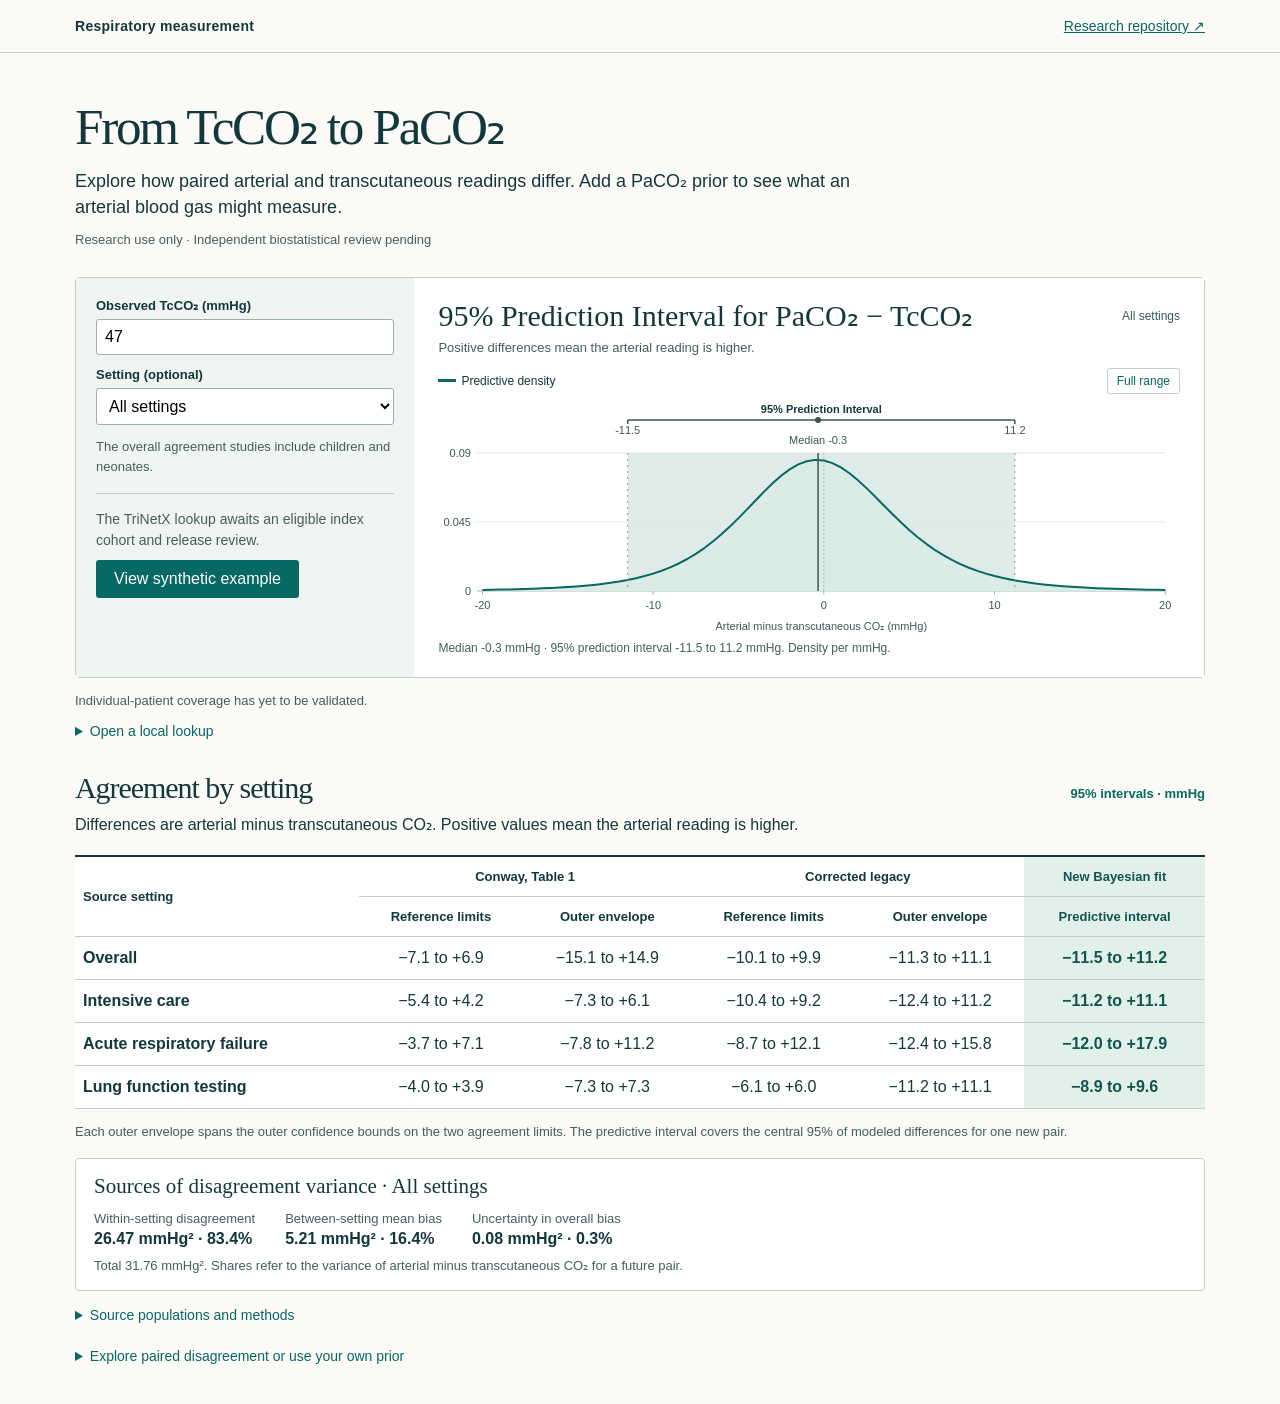
==== web/index.html @ effaf35d "Show conditional arterial predictions and threshold probabilities from the four agreement fits" ====
<!doctype html>
<html lang="en">
  <head>
    <meta charset="utf-8" />
    <meta name="viewport" content="width=device-width, initial-scale=1" />
    <title>CO₂ agreement and conditional inference</title>
    <meta
      name="description"
      content="Research-only browser app for estimating PaCO2 posterior distributions from TcCO2 values using the tcco2-accuracy Python model in Pyodide."
    />
    <link rel="canonical" href="https://reblocke.github.io/tcco2-accuracy/" />
    <meta property="og:title" content="CO₂ agreement and conditional inference" />
    <meta
      property="og:description"
      content="Client-side research software for TcCO2-to-PaCO2 inference. No backend, telemetry, persistence, or patient-value URLs."
    />
    <meta property="og:url" content="https://reblocke.github.io/tcco2-accuracy/" />
    <meta property="og:type" content="website" />
    <link rel="stylesheet" href="assets/css/styles.css" />

    <script type="application/json" id="fit-summary">{"main": {"quantiles": [-11.489834878919929, -0.33683380577692645, 11.192921298545459], "method": "future_setting_joint_v1", "run": "public-main-simon-2003", "status": "candidate", "kernel_sha256": "1b947b6c01f33a98c514f38cdfdc73b84637fc0a5fd915e00755ea09374b67e0", "posterior": "c63d40fb814d628d18ba6d6828ac53d4cd77a63cbc5cfc4370cdb7010dd7a80c", "variance": [26.474426255622518, 5.207566615271721, 0.08062256069838031], "curve": {"x": [-48.0, -47.5, -47.0, -46.5, -46.0, -45.5, -45.0, -44.5, -44.0, -43.5, -43.0, -42.5, -42.0, -41.5, -41.0, -40.5, -40.0, -39.5, -39.0, -38.5, -38.0, -37.5, -37.0, -36.5, -36.0, -35.5, -35.0, -34.5, -34.0, -33.5, -33.0, -32.5, -32.0, -31.5, -31.0, -30.5, -30.0, -29.5, -29.0, -28.5, -28.0, -27.5, -27.0, -26.5, -26.0, -25.5, -25.0, -24.5, -24.0, -23.5, -23.0, -22.5, -22.0, -21.5, -21.0, -20.5, -20.0, -19.5, -19.0, -18.5, -18.0, -17.5, -17.0, -16.5, -16.0, -15.5, -15.0, -14.5, -14.0, -13.5, -13.0, -12.5, -12.0, -11.5, -11.0, -10.5, -10.0, -9.5, -9.0, -8.5, -8.0, -7.5, -7.0, -6.5, -6.0, -5.5, -5.0, -4.5, -4.0, -3.5, -3.0, -2.5, -2.0, -1.5, -1.0, -0.5, 0.0, 0.5, 1.0, 1.5, 2.0, 2.5, 3.0, 3.5, 4.0, 4.5, 5.0, 5.5, 6.0, 6.5, 7.0, 7.5, 8.0, 8.5, 9.0, 9.5, 10.0, 10.5, 11.0, 11.5, 12.0, 12.5, 13.0, 13.5, 14.0, 14.5, 15.0, 15.5, 16.0, 16.5, 17.0, 17.5, 18.0, 18.5, 19.0, 19.5, 20.0, 20.5, 21.0, 21.5, 22.0, 22.5, 23.0, 23.5, 24.0, 24.5, 25.0, 25.5, 26.0, 26.5, 27.0, 27.5, 28.0, 28.5, 29.0, 29.5, 30.0, 30.5, 31.0, 31.5, 32.0, 32.5, 33.0, 33.5, 34.0, 34.5, 35.0, 35.5, 36.0, 36.5, 37.0, 37.5, 38.0, 38.5, 39.0, 39.5, 40.0, 40.5, 41.0, 41.5, 42.0, 42.5, 43.0, 43.5, 44.0, 44.5, 45.0, 45.5, 46.0, 46.5, 47.0, 47.5, 48.0], "density": [2.5068521072119582e-06, 2.710709709651112e-06, 2.9327805340098883e-06, 3.1748403300633153e-06, 3.4388526942852586e-06, 3.726990521898974e-06, 4.041660091919038e-06, 4.385528131140248e-06, 4.761552251515108e-06, 5.173015211071567e-06, 5.623563512597485e-06, 6.117250928088595e-06, 6.658587621977013e-06, 7.2525956442454605e-06, 7.904871677816095e-06, 8.62165805557699e-06, 9.409923213998965e-06, 1.0277452925940422e-05, 1.123295385897835e-05, 1.2286171242203135e-05, 1.3448022699482296e-05, 1.4730750627357435e-05, 1.6148095868815797e-05, 1.771549586942787e-05, 1.9450311010731717e-05, 2.1372083410272156e-05, 2.3502833173804718e-05, 2.5867397901195765e-05, 2.8493822205326162e-05, 3.14138051288476e-05, 3.4663214667985146e-05, 3.8282680172786106e-05, 4.2318275233603375e-05, 4.682230583722091e-05, 5.185422114645124e-05, 5.7481667300534315e-05, 6.378170824181313e-05, 7.084224185705569e-05, 7.87636448118463e-05, 8.766068551314711e-05, 9.766475185052745e-05, 0.00010892644897227164, 0.00012161863262790942, 0.00013593995589060675, 0.00015211902176778653, 0.00017041925180650953, 0.00019114460189238887, 0.000214646281738434, 0.00024133066491822873, 0.00027166861274149126, 0.00030620647902465626, 0.00034557911533264273, 0.0003905252592843397, 0.00044190576404504027, 0.0005007252175166585, 0.0005681576076514022, 0.0006455768187276014, 0.0007345928955228137, 0.0008370951913097892, 0.0009553037243630629, 0.001091830308107978, 0.0012497512920350195, 0.0014326940500860347, 0.0016449396697631633, 0.0018915446068977493, 0.002178484337874891, 0.002512822194504839, 0.0029029064939540107, 0.0033585985986522115, 0.0038915333853613487, 0.004515411364041825, 0.00524631779101295, 0.006103057790707036, 0.007107486756038935, 0.008284801021879881, 0.009663733938613316, 0.011276576406146162, 0.0131589091868248, 0.015348899545549053, 0.017885982965105036, 0.02080873237239852, 0.02415172803458161, 0.027941300552967646, 0.03219014696675525, 0.03689102883946039, 0.04201004741456441, 0.04748032286766957, 0.0531972160477866, 0.05901642392504409, 0.06475624297660962, 0.07020493792728602, 0.0751334514437517, 0.0793127199974259, 0.08253380987311487, 0.084628221543059, 0.0854853007914187, 0.08506392082525141, 0.08339647246401488, 0.0805845383703066, 0.07678710589146044, 0.0722034234905937, 0.06705333773567528, 0.06155803584168869, 0.05592362442450037, 0.05032910320186211, 0.044919306304198485, 0.03980251869139113, 0.03505187931198876, 0.030709401134549334, 0.026791431453907152, 0.023294556830949963, 0.0202012286751389, 0.01748466750748095, 0.015112844663827958, 0.013051516459476383, 0.01126639599785596, 0.009724602741853057, 0.0083955452887584, 0.007251383662657349, 0.0062671959667577005, 0.005420948766897748, 0.004693346084201699, 0.004067610810825471, 0.003529235526914857, 0.0030657269488995513, 0.002666358998316263, 0.0023219430325719477, 0.0020246194420951665, 0.0017676720134660612, 0.0015453647287723275, 0.0013527996747893856, 0.001185794223547628, 0.0010407754440977673, 0.0009146896943459674, 0.0008049254417114033, 0.0007092475197619414, 0.000625741211631962, 0.0005527647394664086, 0.0004889089204032944, 0.00043296291725181227, 0.00038388516309132, 0.0003407786727076177, 0.00030287007056546147, 0.000269491766055012, 0.00024006679354264822, 0.00021409590891005456, 0.00019114659736201966, 0.00017084370080689846, 0.00015286141841283185, 0.00013691647221741356, 0.00012276226197000138, 0.00011018386062534443, 9.89937248677105e-05, 8.902801439490016e-05, 8.014342999974803e-05, 7.2214494234196e-05, 6.513121003412743e-05, 5.879704246433283e-05, 5.312717700036112e-05, 4.8047014739751346e-05, 4.34908708326367e-05, 3.9400847411704334e-05, 3.572585652730567e-05, 3.2420772175436864e-05, 2.944569354533337e-05, 2.6765304194353892e-05, 2.4348314051909205e-05, 2.2166973021305307e-05, 2.019664653888036e-05, 1.841544480611279e-05, 1.680389856816189e-05, 1.5344675301672797e-05, 1.4022330521019188e-05, 1.2823089636917867e-05, 1.1734656422644168e-05, 1.0746044676243472e-05, 9.847430125149938e-06, 9.030020013497209e-06, 8.285938151471211e-06, 7.6081234982441974e-06, 6.990240602080765e-06, 6.426600438858677e-06, 5.912090378385474e-06, 5.442112170681525e-06, 5.012526985399118e-06, 4.619606659791421e-06, 4.259990416734617e-06, 3.9306464064645934e-06, 3.6288375058233625e-06, 3.3520908785541063e-06, 3.0981708609429632e-06, 2.8650547900857363e-06, 2.6509114382985894e-06]}}, "icu": {"quantiles": [-11.165289582890397, -0.44814973623193743, 11.127392393162001], "method": "future_setting_joint_v1", "run": "public-adjudicated-v2", "status": "candidate", "kernel_sha256": "4846f23d7ff08c511ebd051c58c9b4ab7261792e136b4586e29fa60559d7e9f7", "posterior": "67a3859dc661f8b1b8fde96f920dd229326c42e5f3244756760f8843a165ac13", "variance": [25.47815507241596, 5.325119117221126, 0.3845313706193374], "curve": {"x": [-48.0, -47.5, -47.0, -46.5, -46.0, -45.5, -45.0, -44.5, -44.0, -43.5, -43.0, -42.5, -42.0, -41.5, -41.0, -40.5, -40.0, -39.5, -39.0, -38.5, -38.0, -37.5, -37.0, -36.5, -36.0, -35.5, -35.0, -34.5, -34.0, -33.5, -33.0, -32.5, -32.0, -31.5, -31.0, -30.5, -30.0, -29.5, -29.0, -28.5, -28.0, -27.5, -27.0, -26.5, -26.0, -25.5, -25.0, -24.5, -24.0, -23.5, -23.0, -22.5, -22.0, -21.5, -21.0, -20.5, -20.0, -19.5, -19.0, -18.5, -18.0, -17.5, -17.0, -16.5, -16.0, -15.5, -15.0, -14.5, -14.0, -13.5, -13.0, -12.5, -12.0, -11.5, -11.0, -10.5, -10.0, -9.5, -9.0, -8.5, -8.0, -7.5, -7.0, -6.5, -6.0, -5.5, -5.0, -4.5, -4.0, -3.5, -3.0, -2.5, -2.0, -1.5, -1.0, -0.5, 0.0, 0.5, 1.0, 1.5, 2.0, 2.5, 3.0, 3.5, 4.0, 4.5, 5.0, 5.5, 6.0, 6.5, 7.0, 7.5, 8.0, 8.5, 9.0, 9.5, 10.0, 10.5, 11.0, 11.5, 12.0, 12.5, 13.0, 13.5, 14.0, 14.5, 15.0, 15.5, 16.0, 16.5, 17.0, 17.5, 18.0, 18.5, 19.0, 19.5, 20.0, 20.5, 21.0, 21.5, 22.0, 22.5, 23.0, 23.5, 24.0, 24.5, 25.0, 25.5, 26.0, 26.5, 27.0, 27.5, 28.0, 28.5, 29.0, 29.5, 30.0, 30.5, 31.0, 31.5, 32.0, 32.5, 33.0, 33.5, 34.0, 34.5, 35.0, 35.5, 36.0, 36.5, 37.0, 37.5, 38.0, 38.5, 39.0, 39.5, 40.0, 40.5, 41.0, 41.5, 42.0, 42.5, 43.0, 43.5, 44.0, 44.5, 45.0, 45.5, 46.0, 46.5, 47.0, 47.5, 48.0], "density": [9.364477522326826e-07, 1.0105183785888495e-06, 1.0913553281485492e-06, 1.17965841427205e-06, 1.2762081769815847e-06, 1.3818761473146112e-06, 1.497636536418018e-06, 1.6245795635122177e-06, 1.7639266714508477e-06, 1.917047919169335e-06, 2.085481887948142e-06, 2.270958494420078e-06, 2.4754251691866003e-06, 2.701076937643741e-06, 2.950391031392266e-06, 3.2261667671053603e-06, 3.5315715581772854e-06, 3.8701940767604085e-06, 4.246105764592391e-06, 4.663932105960362e-06, 5.128935332055015e-06, 5.647110531070673e-06, 6.225297502673776e-06, 6.871311130971982e-06, 7.594093571522507e-06, 8.403892173015498e-06, 9.312467804688771e-06, 1.0333339162589302e-05, 1.1482069713541446e-05, 1.2776605244161278e-05, 1.4237671561082986e-05, 1.5889243795828716e-05, 1.775910107434929e-05, 1.9879483103740033e-05, 2.228786861265993e-05, 2.5027899686544848e-05, 2.8150481021228833e-05, 3.1715089171064444e-05, 3.579133422400731e-05, 4.046082528110059e-05, 4.5819401997198173e-05, 5.1979807672749995e-05, 5.907489547950923e-05, 6.726147896573642e-05, 7.672496174908566e-05, 8.768491013706784e-05, 0.00010040176734219426, 0.00011518495018125188, 0.0001324026200490116, 0.00015249348110298546, 0.00017598103171946426, 0.00020349078222988193, 0.00023577105458851523, 0.00027371809967854504, 0.0003184064067353293, 0.0003711252373123046, 0.0004334225923150316, 0.0005071580114471278, 0.0005945658027647775, 0.000698330493131729, 0.0008216764572732818, 0.0009684737914361871, 0.001143362499224716, 0.0013518968829251497, 0.0016007115875882262, 0.0018977098982238278, 0.0022522734749301004, 0.002675490517142222, 0.003180396127403135, 0.003782214120340918, 0.004498583416959847, 0.005349744252267837, 0.006358649615418845, 0.007550955805606047, 0.008954833321736643, 0.010600526742339508, 0.012519581887797605, 0.014743653542988422, 0.017302811652437234, 0.02022328345851709, 0.02352460920567458, 0.02721625468770871, 0.03129381741645239, 0.03573508193094073, 0.04049631349232319, 0.045509307960637714, 0.050679808437539144, 0.05588791816827405, 0.06099104628110266, 0.06582969285095953, 0.07023601412546034, 0.07404464729870823, 0.07710479749580423, 0.0792922086652756, 0.08051946971933689, 0.08074322645524709, 0.07996728517745748, 0.07824122754175482, 0.0756548647773241, 0.07232947741435959, 0.0684071772187108, 0.06403982677508653, 0.059378782231729765, 0.05456637509862826, 0.04972963142296166, 0.04497633769068874, 0.040393263766917605, 0.036046166985191794, 0.031981120935177965, 0.028226713633363244, 0.024796713673053146, 0.021692883316149467, 0.018907704339225184, 0.016426862962581175, 0.014231407632011351, 0.012299545416834264, 0.010608079753496084, 0.009133516168030428, 0.007852876064130312, 0.006744264335778787, 0.00578723685166194, 0.004963010739814312, 0.004254555396815257, 0.0036465963537548516, 0.003125558288074031, 0.0026794680283029207, 0.002297833598576753, 0.001971511285840773, 0.0016925693844082354, 0.0014541546239843304, 0.0012503652344813287, 0.00107613305042769, 0.0009271159177542072, 0.0007996008524967389, 0.0006904178417338674, 0.0005968638109014653, 0.0005166360588357461, 0.0004477743430207212, 0.0003886107518540326, 0.00033772650489635405, 0.00029391485855141756, 0.00025614935064367106, 0.0002235566837703468, 0.000195393617736468, 0.00017102731155131792, 0.00014991862262400218, 0.00013160793330292572, 0.00011570313190118764, 0.0001018694265175924, 8.9820715339578e-05, 7.931227696493108e-05, 7.013457900154712e-05, 6.210803326398362e-05, 5.507855177035496e-05, 4.8913779935160175e-05, 4.3499902310494386e-05, 3.8738932372544745e-05, 3.4546411565267155e-05, 3.084945444041767e-05, 2.7585086574007326e-05, 2.4698830257067954e-05, 2.214349998165033e-05, 1.9878175667993547e-05, 1.7867326574514468e-05, 1.60800630427434e-05, 1.4489496777173134e-05, 1.3072193349230562e-05, 1.180770313329241e-05, 1.0678159005266356e-05, 9.667930923521194e-06, 8.763329020770643e-06, 7.952348108413324e-06, 7.22444756925254e-06, 6.570361521941088e-06, 5.981934907365703e-06, 5.4519817957246305e-06, 4.974162761923952e-06, 4.5428786418032e-06, 4.153178375772865e-06, 3.8006789807750613e-06, 3.4814959753711575e-06, 3.1921828240428608e-06, 2.9296781720509813e-06, 2.6912598169733182e-06, 2.474504512008095e-06, 2.2772528232189697e-06, 2.0975783714308145e-06, 1.9337608822639577e-06, 1.7842625471855474e-06, 1.6477072664600672e-06, 1.5228624031899026e-06, 1.4086227276840072e-06, 1.3039962743928718e-06]}}, "arf": {"quantiles": [-11.98787545802796, 1.483178083788318, 17.87434551447304], "method": "future_setting_joint_v1", "run": "public-adjudicated-v2", "status": "candidate", "kernel_sha256": "7c663594bf13140f8b5870ac4fa7280a5b0cabcdf9bb029035d39f07b4cf981d", "posterior": "ef363a22cbb3477418cf182d6827aa9acace05bdc46e024d7a7d930e2a228e59", "variance": [49.11666356602886, 7.8222877588680575, 0.6122932769764348], "curve": {"x": [-48.0, -47.5, -47.0, -46.5, -46.0, -45.5, -45.0, -44.5, -44.0, -43.5, -43.0, -42.5, -42.0, -41.5, -41.0, -40.5, -40.0, -39.5, -39.0, -38.5, -38.0, -37.5, -37.0, -36.5, -36.0, -35.5, -35.0, -34.5, -34.0, -33.5, -33.0, -32.5, -32.0, -31.5, -31.0, -30.5, -30.0, -29.5, -29.0, -28.5, -28.0, -27.5, -27.0, -26.5, -26.0, -25.5, -25.0, -24.5, -24.0, -23.5, -23.0, -22.5, -22.0, -21.5, -21.0, -20.5, -20.0, -19.5, -19.0, -18.5, -18.0, -17.5, -17.0, -16.5, -16.0, -15.5, -15.0, -14.5, -14.0, -13.5, -13.0, -12.5, -12.0, -11.5, -11.0, -10.5, -10.0, -9.5, -9.0, -8.5, -8.0, -7.5, -7.0, -6.5, -6.0, -5.5, -5.0, -4.5, -4.0, -3.5, -3.0, -2.5, -2.0, -1.5, -1.0, -0.5, 0.0, 0.5, 1.0, 1.5, 2.0, 2.5, 3.0, 3.5, 4.0, 4.5, 5.0, 5.5, 6.0, 6.5, 7.0, 7.5, 8.0, 8.5, 9.0, 9.5, 10.0, 10.5, 11.0, 11.5, 12.0, 12.5, 13.0, 13.5, 14.0, 14.5, 15.0, 15.5, 16.0, 16.5, 17.0, 17.5, 18.0, 18.5, 19.0, 19.5, 20.0, 20.5, 21.0, 21.5, 22.0, 22.5, 23.0, 23.5, 24.0, 24.5, 25.0, 25.5, 26.0, 26.5, 27.0, 27.5, 28.0, 28.5, 29.0, 29.5, 30.0, 30.5, 31.0, 31.5, 32.0, 32.5, 33.0, 33.5, 34.0, 34.5, 35.0, 35.5, 36.0, 36.5, 37.0, 37.5, 38.0, 38.5, 39.0, 39.5, 40.0, 40.5, 41.0, 41.5, 42.0, 42.5, 43.0, 43.5, 44.0, 44.5, 45.0, 45.5, 46.0, 46.5, 47.0, 47.5, 48.0], "density": [2.5871304985213374e-05, 2.71374687338544e-05, 2.8477130051722465e-05, 2.989523408281189e-05, 3.1397105100698026e-05, 3.2988479195973466e-05, 3.4675540100085914e-05, 3.646495847769327e-05, 3.836393505819835e-05, 4.038024802054929e-05, 4.2522305094358405e-05, 4.479920089567403e-05, 4.722078007822059e-05, 4.9797706951614075e-05, 5.254154229814367e-05, 5.546482821053454e-05, 5.8581181876237934e-05, 6.190539935104949e-05, 6.545357049833283e-05, 6.924320642226627e-05, 7.329338089717947e-05, 7.762488749350569e-05, 8.226041432801305e-05, 8.722473862630495e-05, 9.254494358438034e-05, 9.825066035952348e-05, 0.00010437433841623949, 0.00011095154790893815, 0.0001180213183097343, 0.00012562651809903104, 0.00013381428104267533, 0.00014263648539923805, 0.0001521502933544042, 0.00016241875909043347, 0.00017351151519567535, 0.00018550554863637386, 0.00019848607929147865, 0.00021254755614023228, 0.0002277947886514803, 0.0002443442338249183, 0.0002623254627651263, 0.0002818828347352879, 0.00030317741146811594, 0.0003263891502644552, 0.00035171942127836263, 0.0003793939026079318, 0.00040966591667485086, 0.0004428202832409981, 0.00047917777871937155, 0.0005191003087350516, 0.0005629969218541568, 0.0006113308178580785, 0.0006646275349255068, 0.000723484537863475, 0.0007885824756575663, 0.0008606984329919569, 0.0009407215693259636, 0.0010296716233640603, 0.001128720863568296, 0.0012392201904611595, 0.0013627302479627696, 0.001501058583144467, 0.0016563041104387104, 0.001830910390101459, 0.0020277295212588944, 0.0022500987713366923, 0.002501932400514204, 0.0027878314604055316, 0.0031132145931580054, 0.003484472934029806, 0.003909151972736449, 0.0043961624196351265, 0.00495602040403361, 0.005601114214099029, 0.006345989618155213, 0.007207637773099999, 0.008205757914927286, 0.009362950588706592, 0.010704775647517827, 0.012259583106845743, 0.014057996410353995, 0.016131901746501184, 0.018512782522613257, 0.021229247952002914, 0.024303655305837515, 0.027747833339620113, 0.031558090485927864, 0.03570993147172825, 0.04015318072391931, 0.0448084585222076, 0.049566085226107275, 0.05428839982062173, 0.05881610070944585, 0.06297855398244626, 0.0666071790542841, 0.06955022417359581, 0.07168673600131033, 0.07293750475284555, 0.07327127875938709, 0.07270545709765953, 0.07130152121471921, 0.0691563656959617, 0.06639122433844151, 0.06313999003538112, 0.05953846102779056, 0.05571556028070362, 0.0517870327857797, 0.04785165467260355, 0.043989656497299585, 0.040262884269882275, 0.03671617210222201, 0.033379439969458614, 0.03027011853917579, 0.027395607931899265, 0.024755577094028536, 0.02234399370304384, 0.020150837255928762, 0.01816349103584006, 0.016367835220758888, 0.014749077459484599, 0.013292362569388554, 0.011983202745335524, 0.010807766190579635, 0.009753057061458762, 0.008807014150027617, 0.007958550465431629, 0.007197551160546132, 0.0065148432271177345, 0.005902147068371531, 0.005352017402080673, 0.00485777886635335, 0.00441346010186245, 0.004013728877791048, 0.003653829933599295, 0.0033295265559260957, 0.0030370464427549007, 0.0027730320798301667, 0.002534495631369994, 0.0023187782006549194, 0.002123513224933239, 0.0019465937173349628, 0.001786143044259456, 0.0016404889212530828, 0.0015081403173534964, 0.00138776697266535, 0.0012781812532973373, 0.0011783220894652662, 0.0010872407650017988, 0.0010040883486829248, 0.0009281045790298293, 0.0008586080341819866, 0.0007949874368566547, 0.0007366939612304637, 0.0006832344238033623, 0.0006341652539903161, 0.0005890871524207612, 0.0005476403558168787, 0.0005095004369836527, 0.00047437457699203326, 0.0004419982541834924, 0.0004121323012758832, 0.00038456028770547494, 0.0003590861894886264, 0.000335532313410705, 0.00031373744632337374, 0.00029355520382007386, 0.0002748525556222055, 0.0002575085076970427, 0.00024141292348878442, 0.0002264654687167916, 0.00021257466601556587, 0.00019965704729062533, 0.0001876363930705172, 0.00017644304937174376, 0.00016601331368141554, 0.000156288882620283, 0.0001472163546925561, 0.0001387467822726296, 0.00013083526763476677, 0.00012344059841069981, 0.00011652491837138046, 0.00011005342988096366, 0.0001039941247707185, 9.831754073424128e-05, 9.299654065857711e-05, 8.800611258348859e-05, 8.332318822735861e-05, 7.892647823679e-05, 7.479632251112248e-05, 7.091455412568324e-05, 6.726437553112406e-05, 6.383024584289418e-05, 6.059777815667176e-05]}}, "lft": {"quantiles": [-8.874205039853743, -0.1332041981801339, 9.603518787906419], "method": "future_setting_joint_v1", "run": "public-adjudicated-v2", "status": "candidate", "kernel_sha256": "4285cfa358a4b41cb9a30ca812aba569c6da4f2389be66a8857b733c0ef7199b", "posterior": "f3e98da54c71d69cbc2e77febbece2859a46a214c98320a5441b43f64e8cf0de", "variance": [16.90949280609475, 4.347462834769058, 0.9853243819610795], "curve": {"x": [-48.0, -47.5, -47.0, -46.5, -46.0, -45.5, -45.0, -44.5, -44.0, -43.5, -43.0, -42.5, -42.0, -41.5, -41.0, -40.5, -40.0, -39.5, -39.0, -38.5, -38.0, -37.5, -37.0, -36.5, -36.0, -35.5, -35.0, -34.5, -34.0, -33.5, -33.0, -32.5, -32.0, -31.5, -31.0, -30.5, -30.0, -29.5, -29.0, -28.5, -28.0, -27.5, -27.0, -26.5, -26.0, -25.5, -25.0, -24.5, -24.0, -23.5, -23.0, -22.5, -22.0, -21.5, -21.0, -20.5, -20.0, -19.5, -19.0, -18.5, -18.0, -17.5, -17.0, -16.5, -16.0, -15.5, -15.0, -14.5, -14.0, -13.5, -13.0, -12.5, -12.0, -11.5, -11.0, -10.5, -10.0, -9.5, -9.0, -8.5, -8.0, -7.5, -7.0, -6.5, -6.0, -5.5, -5.0, -4.5, -4.0, -3.5, -3.0, -2.5, -2.0, -1.5, -1.0, -0.5, 0.0, 0.5, 1.0, 1.5, 2.0, 2.5, 3.0, 3.5, 4.0, 4.5, 5.0, 5.5, 6.0, 6.5, 7.0, 7.5, 8.0, 8.5, 9.0, 9.5, 10.0, 10.5, 11.0, 11.5, 12.0, 12.5, 13.0, 13.5, 14.0, 14.5, 15.0, 15.5, 16.0, 16.5, 17.0, 17.5, 18.0, 18.5, 19.0, 19.5, 20.0, 20.5, 21.0, 21.5, 22.0, 22.5, 23.0, 23.5, 24.0, 24.5, 25.0, 25.5, 26.0, 26.5, 27.0, 27.5, 28.0, 28.5, 29.0, 29.5, 30.0, 30.5, 31.0, 31.5, 32.0, 32.5, 33.0, 33.5, 34.0, 34.5, 35.0, 35.5, 36.0, 36.5, 37.0, 37.5, 38.0, 38.5, 39.0, 39.5, 40.0, 40.5, 41.0, 41.5, 42.0, 42.5, 43.0, 43.5, 44.0, 44.5, 45.0, 45.5, 46.0, 46.5, 47.0, 47.5, 48.0], "density": [5.307101859320896e-06, 5.564919920517295e-06, 5.8382458798663296e-06, 6.128198097146383e-06, 6.435989398058929e-06, 6.762936253459051e-06, 7.110468969939483e-06, 7.480143016582876e-06, 7.873651629750109e-06, 8.292839857373115e-06, 8.739720226779057e-06, 9.21649024607028e-06, 9.72555197908648e-06, 1.0269533968644885e-05, 1.085131582287293e-05, 1.147405582593632e-05, 1.2141221988409076e-05, 1.285662701521599e-05, 1.3624467742022068e-05, 1.4449369675949046e-05, 1.533643737571047e-05, 1.6291311522218835e-05, 1.732023366647522e-05, 1.843011980073188e-05, 1.9628644085876473e-05, 2.0924334287941913e-05, 2.232668073588531e-05, 2.384626091887916e-05, 2.549488220348615e-05, 2.7285745580343423e-05, 2.923363385986475e-05, 3.1355128343400354e-05, 3.3668858720336446e-05, 3.6195791807297045e-05, 3.89595657830039e-05, 4.1986877818397663e-05, 4.5307934501788735e-05, 4.8956976269145715e-05, 5.2972889239396894e-05, 5.739992050949368e-05, 6.228851619021097e-05, 6.769630539316242e-05, 7.368925817646335e-05, 8.034305132561281e-05, 8.774468304323737e-05, 9.599438646673817e-05, 0.0001052079028287584, 0.00011551918852798621, 0.00012708364702586746, 0.0001400819971367516, 0.00015472491496116593, 0.00017125861873073245, 0.00018997160585595927, 0.0002112028016303147, 0.00023535144208938817, 0.0002628890929820571, 0.00029437430723001316, 0.00033047055051374264, 0.00037196818633238195, 0.0004198115178653688, 0.0004751321468885834, 0.0005392902462041698, 0.0006139257725860615, 0.0007010221988538253, 0.0008029860502296266, 0.000922746434441004, 0.0010638799087680766, 0.0012307674938955976, 0.0014287924969179297, 0.0016645901200122153, 0.001946362691745556, 0.002284277812177592, 0.002690970757858983, 0.003182177048164751, 0.0037775257517806997, 0.004501528144143669, 0.005384798135237258, 0.006465537234334959, 0.007791302158904459, 0.009421037606306294, 0.011427282557973806, 0.013898319924645202, 0.016939793691054097, 0.02067491244694266, 0.025241742195605852, 0.030785245495328652, 0.03744076668290576, 0.04530501260923951, 0.05439124845947347, 0.06456925772449952, 0.07549971572731984, 0.0865870131712481, 0.09698775641623637, 0.10570945116847376, 0.111801796537036, 0.11458798330369775, 0.11384035558193391, 0.10981742569410895, 0.10315343296469345, 0.09466835550964774, 0.08518551956800131, 0.07540973664459505, 0.06587374579214947, 0.056935060433774165, 0.04880060343619431, 0.041561629841496306, 0.035228314942709525, 0.029758939855538014, 0.02508218580417527, 0.021112936318446896, 0.017762751324490796, 0.014946320439876138, 0.01258506239846242, 0.010608803339877534, 0.008956229742186156, 0.007574608894958242, 0.006419110968072666, 0.005451949546322838, 0.004641474855554427, 0.003961297788353213, 0.003389486055992417, 0.0029078505671762504, 0.0025013261108994844, 0.0021574424644235034, 0.001865877969741449, 0.0016180859375580765, 0.0014069839649775578, 0.001226696760321798, 0.0010723439612212106, 0.0009398654718915973, 0.0008258778944836757, 0.0007275566131383433, 0.0006425389725322855, 0.0005688447631934969, 0.0005048108849067258, 0.0004490376152983603, 0.000400344374521231, 0.00035773326107911373, 0.0003203589501041197, 0.0002875038046936494, 0.0002585572628235702, 0.00023299873515239907, 0.00021038338972524084, 0.00019033031403841203, 0.00017251263799426236, 0.00015664927695775976, 0.0001424980156928784, 0.00012984970407350056, 0.00011852337629635733, 0.00010836213862864095, 9.922969792212153e-05, 9.10074253689352e-05, 8.359186819170186e-05, 7.689263690423096e-05, 7.083060805709132e-05, 6.533639248709777e-05, 6.034902742015923e-05, 5.581485765637856e-05, 5.168657675738636e-05, 4.792240387212229e-05, 4.4485375752445474e-05, 4.1342736765766524e-05, 3.846541242407755e-05, 3.582755421196416e-05, 3.3406145387961834e-05, 3.118065901761053e-05, 2.9132760825072402e-05, 2.7246050566278235e-05, 2.5505836565773313e-05, 2.389893885108142e-05, 2.241351698676708e-05, 2.1038919275564166e-05, 1.976555047264356e-05, 1.8584755565193592e-05, 1.748871751453274e-05, 1.647036715160203e-05, 1.552330366693938e-05, 1.464172434985012e-05, 1.382036241409882e-05, 1.3054431903784315e-05, 1.2339578807105331e-05, 1.1671837620820358e-05, 1.1047592707174855e-05, 1.0463543870294849e-05, 9.916675652538837e-06, 9.404229914765988e-06, 8.923681319360752e-06, 8.472715382381864e-06, 8.049208802414409e-06, 7.651211809491264e-06, 7.276932308564917e-06, 6.924721619101972e-06, 6.5930616359905604e-06]}}}</script>
    <script type="application/json" id="lookup-hashes">{"synthetic-lookup.json": "90ab00b7f1338b593a0aaa6571358d3370d13b1738cffea5f15fc8e55262e7b3"}</script>
    <script type="module" src="assets/js/lookup.js"></script>
    <script type="application/ld+json">
      {
        "@context": "https://schema.org",
        "@type": "SoftwareApplication",
        "name": "CO₂ agreement and conditional inference",
        "applicationCategory": "ResearchApplication",
        "operatingSystem": "Web browser",
        "url": "https://reblocke.github.io/tcco2-accuracy/",
        "codeRepository": "https://github.com/reblocke/tcco2-accuracy",
        "license": "https://github.com/reblocke/tcco2-accuracy/blob/main/LICENSE",
        "isAccessibleForFree": true,
        "description": "Research-only static browser app for estimating PaCO2 posterior distributions from observed TcCO2 values using a Python model in Pyodide.",
        "citation": [
          "https://doi.org/10.1016/j.chest.2025.07.3877",
          "https://doi.org/10.1164/ajrccm.2025.211.Abstracts.A2683",
          "https://doi.org/10.1136/thoraxjnl-2017-211466"
        ],
        "author": {
          "@type": "Person",
          "name": "Brian W. Locke",
          "identifier": "https://orcid.org/0000-0002-3588-5238"
        }
      }
    </script>
    <script type="module" src="assets/js/app.js"></script>
  </head>
<body>
<header><div class="wrap mast"><strong>Respiratory measurement</strong><a href="https://github.com/reblocke/tcco2-accuracy">Research repository ↗</a></div></header>
<main class="wrap">
<section class="intro"><h1 id="prediction">From TcCO₂ to PaCO₂</h1>
<p>Explore how paired arterial and transcutaneous readings differ. Add a PaCO₂ prior to see what an arterial blood gas might measure.</p>
<small>Research use only · Independent biostatistical review pending</small></section>
<section aria-labelledby="prediction" class="predict">
  <div class="workspace">
    <div class="lookup-controls">
      <label for="lookup-tc">Observed TcCO₂ (mmHg)</label>
      <input type="number" id="lookup-tc" inputmode="decimal" min="20" max="100" step="any" value="47">
      <label for="lookup-setting">Setting (optional)</label>
      <select id="lookup-setting"><option value="all">All settings</option><option value="icu">Intensive care</option><option value="ed_inp">ED / inpatient</option><option value="pft">Ambulatory / PFT</option></select>
      <small id="lookup-population"></small>
      <div class="source-tools">
        <p id="lookup-status" role="status">The TriNetX lookup awaits an eligible index cohort and release review.</p>
        <button id="lookup-released" type="button" hidden>Use TriNetX lookup</button>
        <button id="lookup-demo" type="button" hidden>View synthetic example</button>
        <button id="lookup-reset" class="text-button" type="button" hidden>Close example</button>
      </div>
    </div>
    <div class="panel primary-results">
      <div id="lookup-values" aria-live="polite" hidden>
        <small>95% Prediction Interval for PaCO₂</small>
        <strong id="lookup-bounds"></strong>
        <p id="lookup-estimates"></p>
      </div>
      <p id="lookup-held" hidden></p>
      <div id="lookup-chart"></div>
      <p id="prior-comparison" class="note" hidden></p>
      <div id="lookup-interpretation" class="prediction-interpretation" hidden></div>
    </div>
  </div>
  <noscript><p>Enable JavaScript to look up a reading. The agreement table below is available here.</p></noscript>
  <p class="note">Individual-patient coverage has yet to be validated.</p>
  <div id="conditional-budget" hidden></div>
  <details><summary>Open a local lookup</summary><label for="lookup-file">Offline lookup file (JSON)</label><input id="lookup-file" type="file" accept=".json,application/json"><small>Only this browser reads the file. A lookup contains precomputed results for integer readings from 20 to 100 mmHg.</small></details>
</section>
<section aria-labelledby="comparison"><div class="section-title"><h2 id="comparison">Agreement by setting</h2><span>95% intervals · mmHg</span></div>
<p>Differences are arterial minus transcutaneous CO₂. Positive values mean the arterial reading is higher.</p>
<table><caption class="sr">Agreement intervals by source setting, in mmHg</caption>
<thead><tr><th rowspan="2" scope="col">Source setting</th><th colspan="2" scope="colgroup">Conway, Table 1</th><th colspan="2" scope="colgroup">Corrected legacy</th><th scope="col">New Bayesian fit</th></tr>
<tr><th>Reference limits</th><th>Outer envelope</th><th>Reference limits</th><th>Outer envelope</th><th>Predictive interval</th></tr></thead><tbody>
<tr><th scope="row">Overall</th><td data-label="Conway limits">−7.1 to +6.9</td><td data-label="Conway envelope">−15.1 to +14.9</td><td data-label="Corrected limits">−10.1 to +9.9</td><td data-label="Corrected envelope">−11.3 to +11.1</td><td data-label="Predictive interval">−11.5 to +11.2</td></tr>
<tr><th scope="row">Intensive care</th><td data-label="Conway limits">−5.4 to +4.2</td><td data-label="Conway envelope">−7.3 to +6.1</td><td data-label="Corrected limits">−10.4 to +9.2</td><td data-label="Corrected envelope">−12.4 to +11.2</td><td data-label="Predictive interval">−11.2 to +11.1</td></tr>
<tr><th scope="row">Acute respiratory failure</th><td data-label="Conway limits">−3.7 to +7.1</td><td data-label="Conway envelope">−7.8 to +11.2</td><td data-label="Corrected limits">−8.7 to +12.1</td><td data-label="Corrected envelope">−12.4 to +15.8</td><td data-label="Predictive interval">−12.0 to +17.9</td></tr>
<tr><th scope="row">Lung function testing</th><td data-label="Conway limits">−4.0 to +3.9</td><td data-label="Conway envelope">−7.3 to +7.3</td><td data-label="Corrected limits">−6.1 to +6.0</td><td data-label="Corrected envelope">−11.2 to +11.1</td><td data-label="Predictive interval">−8.9 to +9.6</td></tr>
</tbody></table>
<p class="note">Each outer envelope spans the outer confidence bounds on the two agreement limits. The predictive interval covers the central 95% of modeled differences for one new pair.</p>
<div id="forward-budget"></div>
<details><summary>Source populations and methods</summary><p>Conway reported 73 studies overall. The corrected legacy calculation uses 76 rows, including the ICU-only Bolliger cohort. The new overall fit uses 75 adjudicated units from 73 publications and incorporates the Simon steady-state correction. Each stratum was fitted separately with future_setting_joint_v1. Subgroup memberships overlap. <a href="https://doi.org/10.1136/thoraxjnl-2017-211466">Conway et al., Thorax 2019</a></p><p>The example uses an illustrative PaCO₂ distribution on a 0.25 mmHg grid. Its curves display density per mmHg. The interval and threshold probabilities use the full grid.</p></details></section>
<details id="advanced"><summary>Explore paired disagreement or use your own prior</summary><section class="calc" aria-labelledby="calculator"><div class="section-title"><h2 id="calculator">Explore a setting</h2></div>
<div class="workspace"><form id="controls"><label for="subgroup">Measurement setting</label><select id="subgroup"><option value="all">All settings</option><option value="icu">ICU</option><option value="ed_inp">ED / inpatient</option><option value="pft">Ambulatory / PFT</option></select>
<fieldset><legend>Calculation</legend><label><input type="radio" name="mode" checked id="agreement"> Paired disagreement</label><label><input type="radio" name="mode" id="inverse"> PaCO₂ given TcCO₂</label></fieldset>
<div id="inputs" hidden><label for="tcco2">Observed TcCO₂ (mmHg)</label><input id="tcco2" type="number" step="any" value="50" required>
<label for="threshold">PaCO₂ threshold (mmHg)</label><input id="threshold" type="number" step="any" value="45" required>
<label for="prior-file">Fixed PaCO₂ prior (CSV or XLSX)</label><input id="prior-file" type="file" accept=".csv,.xlsx">
<small>Use group, paco2_bin and weight for all, icu, ed_inp and pft. Uploads stay in this browser.</small>
<button id="calculate">Calculate</button></div></form>
<div class="panel"><p id="source"></p><p id="status" role="status"></p><p id="error" role="alert"></p><details id="offline-help" hidden><summary>Run with the full posterior offline</summary><p>From the repository, use the accepted run directory for the selected stratum and the path to your local prior.</p><code id="offline-command"></code></details>
<div id="results" hidden><h3 id="result-title"></h3><div class="metrics"><div><small>Median</small><strong id="estimate"></strong></div><div><small id="interval-title"></small><strong id="bounds"></strong></div><div id="prob-card" hidden><small id="prob-label"></small><strong id="probability"></strong></div></div><div id="plot"></div><div id="upload-interpretation" class="prediction-interpretation" hidden></div></div></div></div>
<p class="note">The calculation treats the uploaded PaCO₂ distribution as fixed.</p>
</section></details></main></body></html>
---- web/assets/css/styles.css ----
:root {
  --ink: #13383b;
  --accent: #086863;
  --line: #bfcfc9;
  --muted: #455e5e;
  font-family: "Helvetica Neue", Arial, sans-serif;
  color: var(--ink);
  background: #fbfaf6;
}
* {
  box-sizing: border-box;
}
body {
  margin: 0;
}
.wrap {
  width: min(1130px, 92%);
  margin: auto;
}
header {
  border-bottom: 1px solid var(--line);
}
.mast,
.section-title {
  display: flex;
  align-items: baseline;
  justify-content: space-between;
  gap: 12px;
}
.mast {
  padding: 18px 0;
  font-size: 14px;
}
.mast strong {
  letter-spacing: 0.02em;
}
a,
summary {
  color: var(--accent);
}
.intro {
  padding: 38px 0 28px;
  max-width: 820px;
}
.overline,
legend,
label[for],
.section-title span {
  font-size: 13px;
  font-weight: 650;
}
.overline {
  color: var(--accent);
  margin: 0;
}
.intro h1,
h2,
h3 {
  font-family: Georgia, serif;
  font-weight: normal;
}
h1 {
  font-size: clamp(34px, 4vw, 54px);
  line-height: 1.05;
  letter-spacing: -0.045em;
  margin: 9px 0 14px;
}
.intro p:not(.overline) {
  font-size: 18px;
  line-height: 1.45;
  margin: 0 0 10px;
}
small,
.note,
#source {
  font-size: 13px;
  color: var(--muted);
  line-height: 1.5;
}
h2 {
  font-size: 30px;
  letter-spacing: -0.035em;
  margin: 0;
}
.section-title span {
  color: var(--accent);
}
p {
  line-height: 1.5;
}
.section-title + p {
  margin: 8px 0 18px;
}
table {
  border-collapse: collapse;
  width: 100%;
  font-variant-numeric: tabular-nums;
  background: white;
}
th,
td {
  padding: 12px 8px;
  text-align: center;
  border-bottom: 1px solid var(--line);
}
thead th {
  font-size: 13px;
}
thead tr:first-child th {
  border-top: 2px solid var(--ink);
}
th:first-child[scope="row"],
th[rowspan] {
  text-align: left;
}
td:last-child,
thead th:last-child:not([rowspan]) {
  background: #e2f0ea;
  color: #12554e;
  font-weight: bold;
}
summary {
  cursor: pointer;
  font-size: 14px;
}
.calc {
  margin: 28px 0 48px;
  border-top: 1px solid var(--line);
  padding-top: 22px;
}
.workspace {
  display: grid;
  grid-template-columns: minmax(245px, 30%) 1fr;
  margin-top: 16px;
  background: #fff;
  border: 1px solid var(--line);
  border-radius: 5px;
}
form,
.panel {
  padding: 22px;
}
.panel {
  background: #f0f5f0;
  min-width: 0;
}
#source {
  margin: 0;
}
#status:empty,
#error:empty {
  display: none;
}
#error {
  color: #852e20;
}
.panel h3 {
  font-size: 25px;
  margin: 12px 0;
}
.metrics {
  display: flex;
  flex-wrap: wrap;
  gap: 18px 32px;
}
.metrics strong,
.metrics small {
  display: block;
}
.metrics strong {
  font-size: 20px;
  margin: 4px 0;
}
input,
select,
button {
  font: inherit;
}
label[for],
#inputs small {
  display: block;
  margin: 0 0 6px;
}
input[type="number"],
select,
input[type="file"] {
  width: 100%;
  padding: 8px;
  border: 1px solid #9cafa8;
  border-radius: 3px;
  background: white;
  margin: 0 0 12px;
}
input[type="file"] {
  font-size: 12px;
}
fieldset {
  border: 0;
  padding: 0;
  margin: 4px 0 14px;
}
legend {
  padding: 0;
  margin-bottom: 5px;
}
fieldset label {
  display: block;
  padding: 4px 0;
}
input[type="radio"] {
  accent-color: var(--accent);
}
button {
  background: var(--accent);
  color: white;
  border: 0;
  padding: 10px 18px;
  border-radius: 3px;
  cursor: pointer;
}
.sr {
  position: absolute;
  width: 1px;
  height: 1px;
  overflow: hidden;
  clip-path: inset(50%);
}
#plot svg {
  width: 100%;
  height: auto;
  max-height: 142px;
  display: block;
  margin-top: 12px;
}
svg text {
  font: 13px Arial;
  fill: var(--muted);
}
[hidden] {
  display: none !important;
}
:focus-visible {
  outline: 3px solid #165d9c;
  outline-offset: 3px;
}
@media (max-width: 760px) {
  .wrap {
    width: 92%;
  }
  .mast {
    font-size: 12px;
  }
  .intro {
    padding: 24px 0;
  }
  .workspace {
    grid-template-columns: 1fr;
  }
  form,
  .panel {
    padding: 16px;
  }
  .section-title {
    flex-wrap: wrap;
  }
  .section-title span {
    font-size: 12px;
  }
  thead {
    position: absolute;
    clip-path: inset(50%);
    width: 1px;
    height: 1px;
    overflow: hidden;
  }
  table,
  tbody,
  tr {
    display: block;
  }
  tbody tr {
    border: 1px solid var(--line);
    margin-bottom: 9px;
  }
  tbody th {
    display: block;
    background: #f0f3ec;
    text-align: left;
  }
  td {
    display: flex;
    justify-content: space-between;
    font-size: 14px;
    padding: 6px 10px;
  }
  td:before {
    content: attr(data-label);
    color: var(--muted);
  }
  td:last-child {
    border: 0;
  }
  h2 {
    font-size: 26px;
  }
}

.skip-calc {
  margin-left: 12px;
  font-size: 13px;
}
code {
  overflow-wrap: anywhere;
}
@media (max-width: 760px) {
  .skip-calc {
    display: block;
    margin: 6px 0 0;
  }
}

.predict .workspace {
  margin-top: 0;
}
.predict {
  margin: 0 0 32px;
}
.lookup-controls {
  padding: 20px;
}
#lookup-status {
  margin: 0 0 9px;
  font-size: 14px;
  color: var(--muted);
}
#lookup-status:empty {
  display: none;
}
.prediction-interpretation {
  border-top: 1px solid var(--line);
  margin-top: 16px;
  padding-top: 12px;
}
.prediction-interpretation p {
  margin: 0 0 8px;
}
.prediction-interpretation p:last-child {
  margin-bottom: 0;
  color: var(--muted);
  font-size: 14px;
}
#lookup-bounds {
  display: block;
  font:
    500 clamp(28px, 3.2vw, 44px) Georgia,
    serif;
  letter-spacing: -0.04em;
}
#lookup-estimates {
  margin: 6px 0;
  font-variant-numeric: tabular-nums;
}
#prior-comparison {
  margin-bottom: 8px;
}
.text-button {
  background: transparent;
  color: var(--accent);
  text-decoration: underline;
  padding: 6px 2px;
  font-size: 13px;
}
#forward-budget,
#conditional-budget {
  margin: 16px 0;
  padding: 15px 18px;
  border: 1px solid var(--line);
  background: white;
  border-radius: 4px;
}
#forward-budget h3,
#conditional-budget h3 {
  margin: 0 0 12px;
  font-size: 21px;
}
.variance-list {
  display: flex;
  flex-wrap: wrap;
  gap: 12px 30px;
  margin: 0 0 8px;
}
.variance-list dt {
  font-size: 13px;
  color: var(--muted);
}
.variance-list dd {
  margin: 4px 0 0;
  font-weight: 650;
  font-variant-numeric: tabular-nums;
}
#advanced {
  margin: 25px 0 40px;
}
details label[for="lookup-file"] {
  margin-top: 12px;
}
@media (max-width: 760px) {
  .lookup-controls {
    padding: 14px 16px;
  }
  .variance-list {
    display: grid;
    gap: 6px;
  }
  .variance-list div {
    display: flex;
    align-items: baseline;
    justify-content: space-between;
    gap: 10px;
  }
  .variance-list dd {
    font-size: 13px;
    white-space: nowrap;
  }
}

.source-tools {
  border-top: 1px solid var(--line);
  margin-top: 17px;
  padding-top: 15px;
}
.primary-results {
  background: #fff;
  padding: 20px 24px;
}
.lookup-controls {
  background: #f1f5f1;
}
.distribution {
  margin: 0;
  color: var(--ink);
  min-width: 0;
}
.figure-head,
.chart-tools {
  display: flex;
  align-items: center;
  flex-wrap: wrap;
  justify-content: space-between;
  gap: 6px 12px;
}
.distribution h3 {
  font:
    normal clamp(22px, 2.4vw, 30px) Georgia,
    serif;
  margin: 0;
}
.chart-source {
  font-size: 12px;
  color: #395956;
}
.chart-explanation,
.tail-note {
  font-size: 13px;
  color: var(--muted);
  margin: 5px 0 9px;
}
.chart-tools {
  margin: 10px 0 7px;
}
.chart-key {
  display: flex;
  align-items: center;
  gap: 8px 14px;
  flex-wrap: wrap;
  font-size: 12px;
}
.chart-key span {
  display: inline-flex;
  align-items: center;
  gap: 5px;
}
.chart-key .density:before,
.chart-key .mass:before,
.chart-key .prior:before {
  content: "";
  display: inline-block;
  width: 18px;
  border-top: 3px solid #106861;
}
.chart-key .mass:before {
  border: 0;
  background: #28746c;
  width: 9px;
  height: 9px;
}
.chart-key .prior:before {
  border-color: #75578c;
}
.distribution:not(.dense) .chart-key .prior:before {
  border: 0;
  width: 6px;
  height: 6px;
  background: #75578c;
  border-radius: 50%;
}
.chart-range {
  background: white;
  color: var(--accent);
  border: 1px solid var(--line);
  padding: 5px 9px;
  font-size: 12px;
}
.distribution svg,
#plot .distribution svg {
  width: 100%;
  max-height: none;
  height: auto;
  margin: 0;
  display: block;
  touch-action: pan-y;
}
.distribution svg text {
  font:
    11px Arial,
    sans-serif;
  fill: #405559;
}
.distribution .range-label {
  fill: var(--ink);
  font-weight: 600;
}
.distribution path {
  fill: none;
}
.distribution .density-fill {
  fill: #dbebe5;
}
.density-line,
.prior-line,
.likelihood-line {
  stroke-width: 2;
  stroke-linejoin: round;
}
.density-line {
  stroke: #086863;
}
.prior-dot {
  fill: #75578c;
}
.posterior-bar {
  fill: #6eaaa0;
}
.tail-bar {
  fill: #ad5329;
}
.grid-line {
  stroke: #e1e8e5;
}
.axis-line,
.zero-marker {
  stroke: #a7b7b3;
}
.zero-marker {
  stroke-dasharray: 2 2;
}
.prediction-band {
  fill: #deebe9;
}
.interval-marker {
  stroke: #809990;
  stroke-dasharray: 2 4;
}
.interval-rule,
.median-marker {
  stroke: #385756;
  stroke-width: 1.5;
}
.median-dot {
  fill: #385756;
}
.cut-marker {
  stroke: #9b4721;
  stroke-width: 1.7;
  stroke-dasharray: 5 4;
}
.inspection-line {
  stroke: #556571;
  opacity: 0.75;
  pointer-events: none;
}
.distribution figcaption,
.chart-readout {
  font-size: 12px;
  line-height: 1.5;
  color: var(--muted);
}
.chart-readout:not(:empty) {
  display: block;
  padding: 5px 0;
  color: var(--ink);
}
.tail-cards {
  display: flex;
  flex-wrap: wrap;
  gap: 8px;
  margin: 12px 0 5px;
}
.tail-choice {
  flex: 1 1 105px;
  text-align: left;
  border: 1px solid #c4d3cc;
  border-radius: 4px;
  background: #fff;
  color: var(--ink);
  padding: 8px 12px;
  font-variant-numeric: tabular-nums;
}
.tail-choice[aria-pressed="true"] {
  border-color: #a3542b;
  background: #faf0e6;
  box-shadow: inset 3px 0 #a3542b;
}
.tail-choice span,
.tail-choice strong {
  display: block;
}
.tail-choice span {
  font-size: 12px;
}
.tail-choice strong {
  font-size: 22px;
  margin: 3px 0 0;
}
#lookup-values {
  border-bottom: 1px solid var(--line);
  padding-bottom: 8px;
  margin-bottom: 12px;
}
#lookup-values small {
  font-size: 13px;
}
#lookup-status:empty {
  display: none;
}
.prediction-interpretation {
  border-top: 1px solid var(--line);
  margin-top: 16px;
  padding-top: 12px;
}
.prediction-interpretation p {
  margin: 0 0 8px;
}
.prediction-interpretation p:last-child {
  margin-bottom: 0;
  color: var(--muted);
  font-size: 14px;
}
#lookup-bounds {
  font-size: clamp(26px, 2.3vw, 35px);
}
@media (max-width: 760px) {
  .primary-results {
    padding: 16px 12px;
  }
  .source-tools {
    margin-top: 8px;
    padding-top: 9px;
  }
  .lookup-controls {
    padding: 12px 16px;
  }
  .chart-key {
    gap: 6px 9px;
  }
}

.distribution .cut-label,
.distribution .marker-label {
  paint-order: stroke;
  stroke: white;
  stroke-width: 3px;
  stroke-linejoin: round;
}
.distribution .cut-label {
  fill: #90451e;
  font-weight: bold;
}

.distribution .tail-area {
  fill: #eab891;
  stroke: none;
}
.distribution .posterior-line {
  fill: none;
  stroke: #09665d;
  stroke-width: 2.8;
}
.distribution .prior-line {
  stroke: #735b86;
  stroke-dasharray: 7 4;
}
.distribution .likelihood-line {
  stroke: #4f6276;
  stroke-width: 2;
  stroke-dasharray: none;
}
.dense .chart-key .prior:before {
  border-top-style: dashed;
}
.dense .chart-key .mass:before {
  width: 18px;
  height: 0;
  border-top: 3px solid #09665d;
}
.distribution .axis-title {
  font-weight: 600;
}
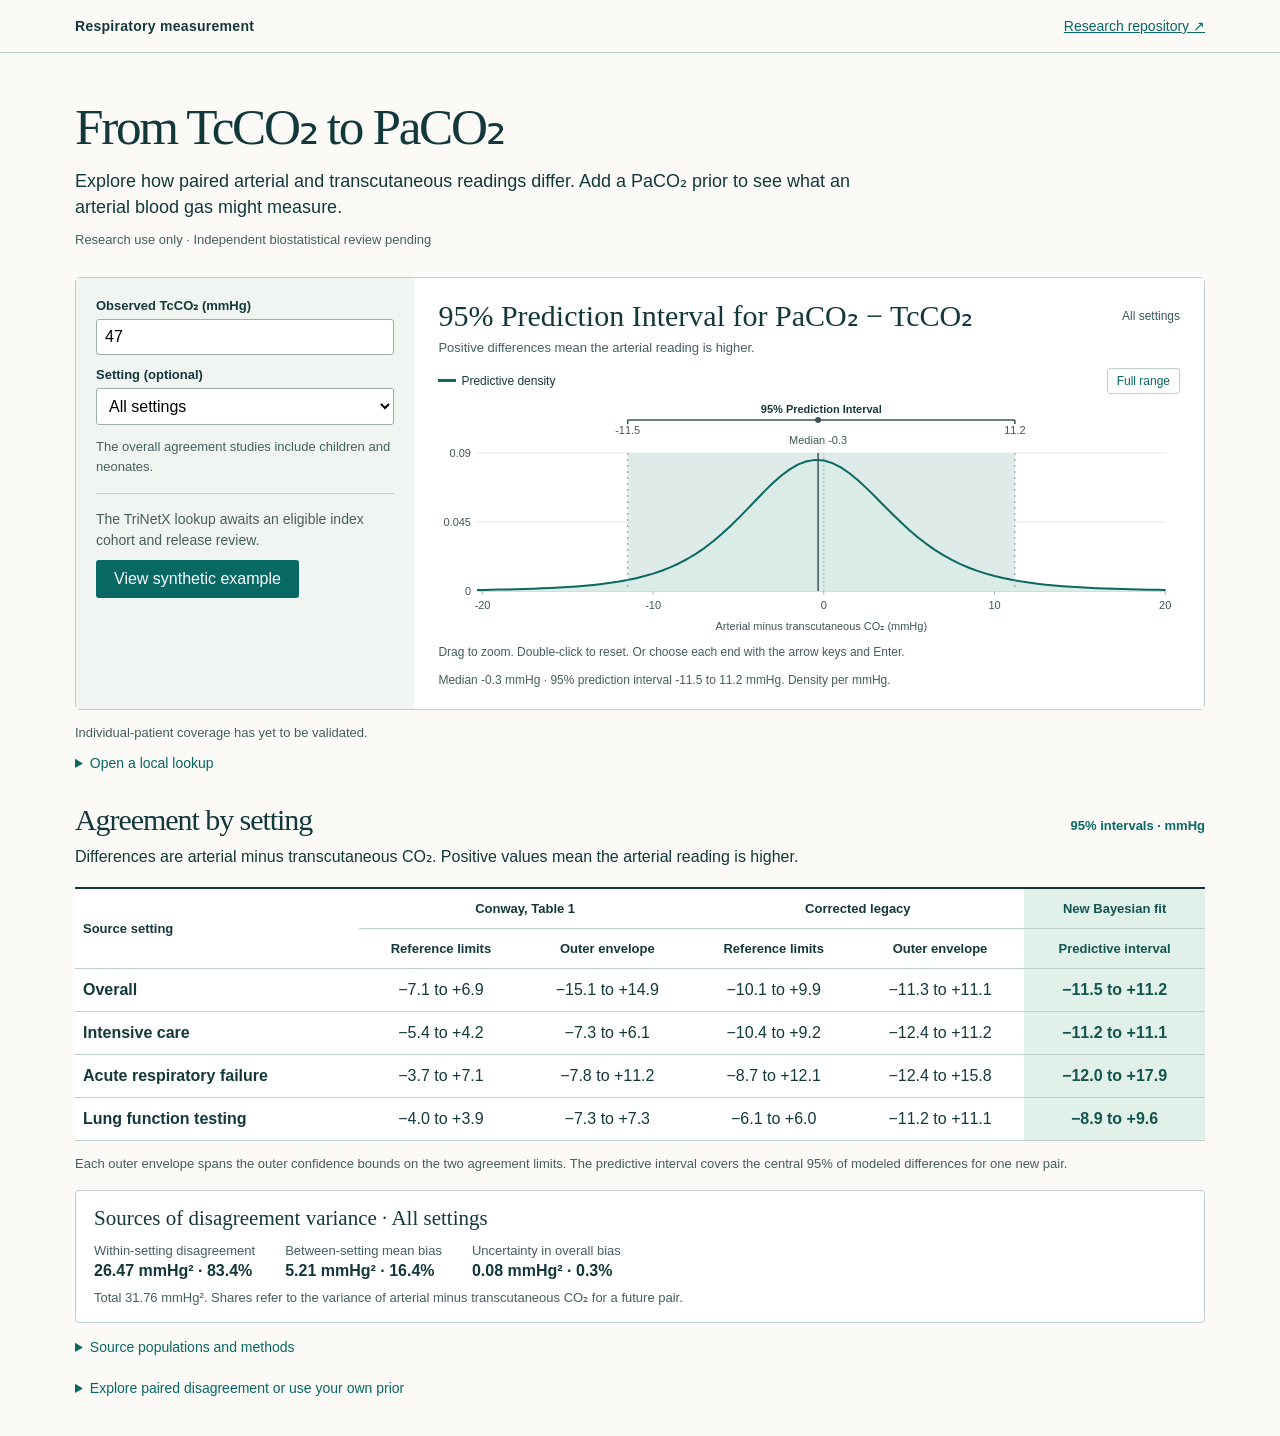
==== commit 81776d05: "Apply conditional reporting amendment and mark manuscript revisions" ====
--- a/web/index.html
+++ b/web/index.html
@@ -19,7 +19,7 @@
     <link rel="stylesheet" href="assets/css/styles.css" />
 
     <script type="application/json" id="fit-summary">{"main": {"quantiles": [-11.489834878919929, -0.33683380577692645, 11.192921298545459], "method": "future_setting_joint_v1", "run": "public-main-simon-2003", "status": "candidate", "kernel_sha256": "1b947b6c01f33a98c514f38cdfdc73b84637fc0a5fd915e00755ea09374b67e0", "posterior": "c63d40fb814d628d18ba6d6828ac53d4cd77a63cbc5cfc4370cdb7010dd7a80c", "variance": [26.474426255622518, 5.207566615271721, 0.08062256069838031], "curve": {"x": [-48.0, -47.5, -47.0, -46.5, -46.0, -45.5, -45.0, -44.5, -44.0, -43.5, -43.0, -42.5, -42.0, -41.5, -41.0, -40.5, -40.0, -39.5, -39.0, -38.5, -38.0, -37.5, -37.0, -36.5, -36.0, -35.5, -35.0, -34.5, -34.0, -33.5, -33.0, -32.5, -32.0, -31.5, -31.0, -30.5, -30.0, -29.5, -29.0, -28.5, -28.0, -27.5, -27.0, -26.5, -26.0, -25.5, -25.0, -24.5, -24.0, -23.5, -23.0, -22.5, -22.0, -21.5, -21.0, -20.5, -20.0, -19.5, -19.0, -18.5, -18.0, -17.5, -17.0, -16.5, -16.0, -15.5, -15.0, -14.5, -14.0, -13.5, -13.0, -12.5, -12.0, -11.5, -11.0, -10.5, -10.0, -9.5, -9.0, -8.5, -8.0, -7.5, -7.0, -6.5, -6.0, -5.5, -5.0, -4.5, -4.0, -3.5, -3.0, -2.5, -2.0, -1.5, -1.0, -0.5, 0.0, 0.5, 1.0, 1.5, 2.0, 2.5, 3.0, 3.5, 4.0, 4.5, 5.0, 5.5, 6.0, 6.5, 7.0, 7.5, 8.0, 8.5, 9.0, 9.5, 10.0, 10.5, 11.0, 11.5, 12.0, 12.5, 13.0, 13.5, 14.0, 14.5, 15.0, 15.5, 16.0, 16.5, 17.0, 17.5, 18.0, 18.5, 19.0, 19.5, 20.0, 20.5, 21.0, 21.5, 22.0, 22.5, 23.0, 23.5, 24.0, 24.5, 25.0, 25.5, 26.0, 26.5, 27.0, 27.5, 28.0, 28.5, 29.0, 29.5, 30.0, 30.5, 31.0, 31.5, 32.0, 32.5, 33.0, 33.5, 34.0, 34.5, 35.0, 35.5, 36.0, 36.5, 37.0, 37.5, 38.0, 38.5, 39.0, 39.5, 40.0, 40.5, 41.0, 41.5, 42.0, 42.5, 43.0, 43.5, 44.0, 44.5, 45.0, 45.5, 46.0, 46.5, 47.0, 47.5, 48.0], "density": [2.5068521072119582e-06, 2.710709709651112e-06, 2.9327805340098883e-06, 3.1748403300633153e-06, 3.4388526942852586e-06, 3.726990521898974e-06, 4.041660091919038e-06, 4.385528131140248e-06, 4.761552251515108e-06, 5.173015211071567e-06, 5.623563512597485e-06, 6.117250928088595e-06, 6.658587621977013e-06, 7.2525956442454605e-06, 7.904871677816095e-06, 8.62165805557699e-06, 9.409923213998965e-06, 1.0277452925940422e-05, 1.123295385897835e-05, 1.2286171242203135e-05, 1.3448022699482296e-05, 1.4730750627357435e-05, 1.6148095868815797e-05, 1.771549586942787e-05, 1.9450311010731717e-05, 2.1372083410272156e-05, 2.3502833173804718e-05, 2.5867397901195765e-05, 2.8493822205326162e-05, 3.14138051288476e-05, 3.4663214667985146e-05, 3.8282680172786106e-05, 4.2318275233603375e-05, 4.682230583722091e-05, 5.185422114645124e-05, 5.7481667300534315e-05, 6.378170824181313e-05, 7.084224185705569e-05, 7.87636448118463e-05, 8.766068551314711e-05, 9.766475185052745e-05, 0.00010892644897227164, 0.00012161863262790942, 0.00013593995589060675, 0.00015211902176778653, 0.00017041925180650953, 0.00019114460189238887, 0.000214646281738434, 0.00024133066491822873, 0.00027166861274149126, 0.00030620647902465626, 0.00034557911533264273, 0.0003905252592843397, 0.00044190576404504027, 0.0005007252175166585, 0.0005681576076514022, 0.0006455768187276014, 0.0007345928955228137, 0.0008370951913097892, 0.0009553037243630629, 0.001091830308107978, 0.0012497512920350195, 0.0014326940500860347, 0.0016449396697631633, 0.0018915446068977493, 0.002178484337874891, 0.002512822194504839, 0.0029029064939540107, 0.0033585985986522115, 0.0038915333853613487, 0.004515411364041825, 0.00524631779101295, 0.006103057790707036, 0.007107486756038935, 0.008284801021879881, 0.009663733938613316, 0.011276576406146162, 0.0131589091868248, 0.015348899545549053, 0.017885982965105036, 0.02080873237239852, 0.02415172803458161, 0.027941300552967646, 0.03219014696675525, 0.03689102883946039, 0.04201004741456441, 0.04748032286766957, 0.0531972160477866, 0.05901642392504409, 0.06475624297660962, 0.07020493792728602, 0.0751334514437517, 0.0793127199974259, 0.08253380987311487, 0.084628221543059, 0.0854853007914187, 0.08506392082525141, 0.08339647246401488, 0.0805845383703066, 0.07678710589146044, 0.0722034234905937, 0.06705333773567528, 0.06155803584168869, 0.05592362442450037, 0.05032910320186211, 0.044919306304198485, 0.03980251869139113, 0.03505187931198876, 0.030709401134549334, 0.026791431453907152, 0.023294556830949963, 0.0202012286751389, 0.01748466750748095, 0.015112844663827958, 0.013051516459476383, 0.01126639599785596, 0.009724602741853057, 0.0083955452887584, 0.007251383662657349, 0.0062671959667577005, 0.005420948766897748, 0.004693346084201699, 0.004067610810825471, 0.003529235526914857, 0.0030657269488995513, 0.002666358998316263, 0.0023219430325719477, 0.0020246194420951665, 0.0017676720134660612, 0.0015453647287723275, 0.0013527996747893856, 0.001185794223547628, 0.0010407754440977673, 0.0009146896943459674, 0.0008049254417114033, 0.0007092475197619414, 0.000625741211631962, 0.0005527647394664086, 0.0004889089204032944, 0.00043296291725181227, 0.00038388516309132, 0.0003407786727076177, 0.00030287007056546147, 0.000269491766055012, 0.00024006679354264822, 0.00021409590891005456, 0.00019114659736201966, 0.00017084370080689846, 0.00015286141841283185, 0.00013691647221741356, 0.00012276226197000138, 0.00011018386062534443, 9.89937248677105e-05, 8.902801439490016e-05, 8.014342999974803e-05, 7.2214494234196e-05, 6.513121003412743e-05, 5.879704246433283e-05, 5.312717700036112e-05, 4.8047014739751346e-05, 4.34908708326367e-05, 3.9400847411704334e-05, 3.572585652730567e-05, 3.2420772175436864e-05, 2.944569354533337e-05, 2.6765304194353892e-05, 2.4348314051909205e-05, 2.2166973021305307e-05, 2.019664653888036e-05, 1.841544480611279e-05, 1.680389856816189e-05, 1.5344675301672797e-05, 1.4022330521019188e-05, 1.2823089636917867e-05, 1.1734656422644168e-05, 1.0746044676243472e-05, 9.847430125149938e-06, 9.030020013497209e-06, 8.285938151471211e-06, 7.6081234982441974e-06, 6.990240602080765e-06, 6.426600438858677e-06, 5.912090378385474e-06, 5.442112170681525e-06, 5.012526985399118e-06, 4.619606659791421e-06, 4.259990416734617e-06, 3.9306464064645934e-06, 3.6288375058233625e-06, 3.3520908785541063e-06, 3.0981708609429632e-06, 2.8650547900857363e-06, 2.6509114382985894e-06]}}, "icu": {"quantiles": [-11.165289582890397, -0.44814973623193743, 11.127392393162001], "method": "future_setting_joint_v1", "run": "public-adjudicated-v2", "status": "candidate", "kernel_sha256": "4846f23d7ff08c511ebd051c58c9b4ab7261792e136b4586e29fa60559d7e9f7", "posterior": "67a3859dc661f8b1b8fde96f920dd229326c42e5f3244756760f8843a165ac13", "variance": [25.47815507241596, 5.325119117221126, 0.3845313706193374], "curve": {"x": [-48.0, -47.5, -47.0, -46.5, -46.0, -45.5, -45.0, -44.5, -44.0, -43.5, -43.0, -42.5, -42.0, -41.5, -41.0, -40.5, -40.0, -39.5, -39.0, -38.5, -38.0, -37.5, -37.0, -36.5, -36.0, -35.5, -35.0, -34.5, -34.0, -33.5, -33.0, -32.5, -32.0, -31.5, -31.0, -30.5, -30.0, -29.5, -29.0, -28.5, -28.0, -27.5, -27.0, -26.5, -26.0, -25.5, -25.0, -24.5, -24.0, -23.5, -23.0, -22.5, -22.0, -21.5, -21.0, -20.5, -20.0, -19.5, -19.0, -18.5, -18.0, -17.5, -17.0, -16.5, -16.0, -15.5, -15.0, -14.5, -14.0, -13.5, -13.0, -12.5, -12.0, -11.5, -11.0, -10.5, -10.0, -9.5, -9.0, -8.5, -8.0, -7.5, -7.0, -6.5, -6.0, -5.5, -5.0, -4.5, -4.0, -3.5, -3.0, -2.5, -2.0, -1.5, -1.0, -0.5, 0.0, 0.5, 1.0, 1.5, 2.0, 2.5, 3.0, 3.5, 4.0, 4.5, 5.0, 5.5, 6.0, 6.5, 7.0, 7.5, 8.0, 8.5, 9.0, 9.5, 10.0, 10.5, 11.0, 11.5, 12.0, 12.5, 13.0, 13.5, 14.0, 14.5, 15.0, 15.5, 16.0, 16.5, 17.0, 17.5, 18.0, 18.5, 19.0, 19.5, 20.0, 20.5, 21.0, 21.5, 22.0, 22.5, 23.0, 23.5, 24.0, 24.5, 25.0, 25.5, 26.0, 26.5, 27.0, 27.5, 28.0, 28.5, 29.0, 29.5, 30.0, 30.5, 31.0, 31.5, 32.0, 32.5, 33.0, 33.5, 34.0, 34.5, 35.0, 35.5, 36.0, 36.5, 37.0, 37.5, 38.0, 38.5, 39.0, 39.5, 40.0, 40.5, 41.0, 41.5, 42.0, 42.5, 43.0, 43.5, 44.0, 44.5, 45.0, 45.5, 46.0, 46.5, 47.0, 47.5, 48.0], "density": [9.364477522326826e-07, 1.0105183785888495e-06, 1.0913553281485492e-06, 1.17965841427205e-06, 1.2762081769815847e-06, 1.3818761473146112e-06, 1.497636536418018e-06, 1.6245795635122177e-06, 1.7639266714508477e-06, 1.917047919169335e-06, 2.085481887948142e-06, 2.270958494420078e-06, 2.4754251691866003e-06, 2.701076937643741e-06, 2.950391031392266e-06, 3.2261667671053603e-06, 3.5315715581772854e-06, 3.8701940767604085e-06, 4.246105764592391e-06, 4.663932105960362e-06, 5.128935332055015e-06, 5.647110531070673e-06, 6.225297502673776e-06, 6.871311130971982e-06, 7.594093571522507e-06, 8.403892173015498e-06, 9.312467804688771e-06, 1.0333339162589302e-05, 1.1482069713541446e-05, 1.2776605244161278e-05, 1.4237671561082986e-05, 1.5889243795828716e-05, 1.775910107434929e-05, 1.9879483103740033e-05, 2.228786861265993e-05, 2.5027899686544848e-05, 2.8150481021228833e-05, 3.1715089171064444e-05, 3.579133422400731e-05, 4.046082528110059e-05, 4.5819401997198173e-05, 5.1979807672749995e-05, 5.907489547950923e-05, 6.726147896573642e-05, 7.672496174908566e-05, 8.768491013706784e-05, 0.00010040176734219426, 0.00011518495018125188, 0.0001324026200490116, 0.00015249348110298546, 0.00017598103171946426, 0.00020349078222988193, 0.00023577105458851523, 0.00027371809967854504, 0.0003184064067353293, 0.0003711252373123046, 0.0004334225923150316, 0.0005071580114471278, 0.0005945658027647775, 0.000698330493131729, 0.0008216764572732818, 0.0009684737914361871, 0.001143362499224716, 0.0013518968829251497, 0.0016007115875882262, 0.0018977098982238278, 0.0022522734749301004, 0.002675490517142222, 0.003180396127403135, 0.003782214120340918, 0.004498583416959847, 0.005349744252267837, 0.006358649615418845, 0.007550955805606047, 0.008954833321736643, 0.010600526742339508, 0.012519581887797605, 0.014743653542988422, 0.017302811652437234, 0.02022328345851709, 0.02352460920567458, 0.02721625468770871, 0.03129381741645239, 0.03573508193094073, 0.04049631349232319, 0.045509307960637714, 0.050679808437539144, 0.05588791816827405, 0.06099104628110266, 0.06582969285095953, 0.07023601412546034, 0.07404464729870823, 0.07710479749580423, 0.0792922086652756, 0.08051946971933689, 0.08074322645524709, 0.07996728517745748, 0.07824122754175482, 0.0756548647773241, 0.07232947741435959, 0.0684071772187108, 0.06403982677508653, 0.059378782231729765, 0.05456637509862826, 0.04972963142296166, 0.04497633769068874, 0.040393263766917605, 0.036046166985191794, 0.031981120935177965, 0.028226713633363244, 0.024796713673053146, 0.021692883316149467, 0.018907704339225184, 0.016426862962581175, 0.014231407632011351, 0.012299545416834264, 0.010608079753496084, 0.009133516168030428, 0.007852876064130312, 0.006744264335778787, 0.00578723685166194, 0.004963010739814312, 0.004254555396815257, 0.0036465963537548516, 0.003125558288074031, 0.0026794680283029207, 0.002297833598576753, 0.001971511285840773, 0.0016925693844082354, 0.0014541546239843304, 0.0012503652344813287, 0.00107613305042769, 0.0009271159177542072, 0.0007996008524967389, 0.0006904178417338674, 0.0005968638109014653, 0.0005166360588357461, 0.0004477743430207212, 0.0003886107518540326, 0.00033772650489635405, 0.00029391485855141756, 0.00025614935064367106, 0.0002235566837703468, 0.000195393617736468, 0.00017102731155131792, 0.00014991862262400218, 0.00013160793330292572, 0.00011570313190118764, 0.0001018694265175924, 8.9820715339578e-05, 7.931227696493108e-05, 7.013457900154712e-05, 6.210803326398362e-05, 5.507855177035496e-05, 4.8913779935160175e-05, 4.3499902310494386e-05, 3.8738932372544745e-05, 3.4546411565267155e-05, 3.084945444041767e-05, 2.7585086574007326e-05, 2.4698830257067954e-05, 2.214349998165033e-05, 1.9878175667993547e-05, 1.7867326574514468e-05, 1.60800630427434e-05, 1.4489496777173134e-05, 1.3072193349230562e-05, 1.180770313329241e-05, 1.0678159005266356e-05, 9.667930923521194e-06, 8.763329020770643e-06, 7.952348108413324e-06, 7.22444756925254e-06, 6.570361521941088e-06, 5.981934907365703e-06, 5.4519817957246305e-06, 4.974162761923952e-06, 4.5428786418032e-06, 4.153178375772865e-06, 3.8006789807750613e-06, 3.4814959753711575e-06, 3.1921828240428608e-06, 2.9296781720509813e-06, 2.6912598169733182e-06, 2.474504512008095e-06, 2.2772528232189697e-06, 2.0975783714308145e-06, 1.9337608822639577e-06, 1.7842625471855474e-06, 1.6477072664600672e-06, 1.5228624031899026e-06, 1.4086227276840072e-06, 1.3039962743928718e-06]}}, "arf": {"quantiles": [-11.98787545802796, 1.483178083788318, 17.87434551447304], "method": "future_setting_joint_v1", "run": "public-adjudicated-v2", "status": "candidate", "kernel_sha256": "7c663594bf13140f8b5870ac4fa7280a5b0cabcdf9bb029035d39f07b4cf981d", "posterior": "ef363a22cbb3477418cf182d6827aa9acace05bdc46e024d7a7d930e2a228e59", "variance": [49.11666356602886, 7.8222877588680575, 0.6122932769764348], "curve": {"x": [-48.0, -47.5, -47.0, -46.5, -46.0, -45.5, -45.0, -44.5, -44.0, -43.5, -43.0, -42.5, -42.0, -41.5, -41.0, -40.5, -40.0, -39.5, -39.0, -38.5, -38.0, -37.5, -37.0, -36.5, -36.0, -35.5, -35.0, -34.5, -34.0, -33.5, -33.0, -32.5, -32.0, -31.5, -31.0, -30.5, -30.0, -29.5, -29.0, -28.5, -28.0, -27.5, -27.0, -26.5, -26.0, -25.5, -25.0, -24.5, -24.0, -23.5, -23.0, -22.5, -22.0, -21.5, -21.0, -20.5, -20.0, -19.5, -19.0, -18.5, -18.0, -17.5, -17.0, -16.5, -16.0, -15.5, -15.0, -14.5, -14.0, -13.5, -13.0, -12.5, -12.0, -11.5, -11.0, -10.5, -10.0, -9.5, -9.0, -8.5, -8.0, -7.5, -7.0, -6.5, -6.0, -5.5, -5.0, -4.5, -4.0, -3.5, -3.0, -2.5, -2.0, -1.5, -1.0, -0.5, 0.0, 0.5, 1.0, 1.5, 2.0, 2.5, 3.0, 3.5, 4.0, 4.5, 5.0, 5.5, 6.0, 6.5, 7.0, 7.5, 8.0, 8.5, 9.0, 9.5, 10.0, 10.5, 11.0, 11.5, 12.0, 12.5, 13.0, 13.5, 14.0, 14.5, 15.0, 15.5, 16.0, 16.5, 17.0, 17.5, 18.0, 18.5, 19.0, 19.5, 20.0, 20.5, 21.0, 21.5, 22.0, 22.5, 23.0, 23.5, 24.0, 24.5, 25.0, 25.5, 26.0, 26.5, 27.0, 27.5, 28.0, 28.5, 29.0, 29.5, 30.0, 30.5, 31.0, 31.5, 32.0, 32.5, 33.0, 33.5, 34.0, 34.5, 35.0, 35.5, 36.0, 36.5, 37.0, 37.5, 38.0, 38.5, 39.0, 39.5, 40.0, 40.5, 41.0, 41.5, 42.0, 42.5, 43.0, 43.5, 44.0, 44.5, 45.0, 45.5, 46.0, 46.5, 47.0, 47.5, 48.0], "density": [2.5871304985213374e-05, 2.71374687338544e-05, 2.8477130051722465e-05, 2.989523408281189e-05, 3.1397105100698026e-05, 3.2988479195973466e-05, 3.4675540100085914e-05, 3.646495847769327e-05, 3.836393505819835e-05, 4.038024802054929e-05, 4.2522305094358405e-05, 4.479920089567403e-05, 4.722078007822059e-05, 4.9797706951614075e-05, 5.254154229814367e-05, 5.546482821053454e-05, 5.8581181876237934e-05, 6.190539935104949e-05, 6.545357049833283e-05, 6.924320642226627e-05, 7.329338089717947e-05, 7.762488749350569e-05, 8.226041432801305e-05, 8.722473862630495e-05, 9.254494358438034e-05, 9.825066035952348e-05, 0.00010437433841623949, 0.00011095154790893815, 0.0001180213183097343, 0.00012562651809903104, 0.00013381428104267533, 0.00014263648539923805, 0.0001521502933544042, 0.00016241875909043347, 0.00017351151519567535, 0.00018550554863637386, 0.00019848607929147865, 0.00021254755614023228, 0.0002277947886514803, 0.0002443442338249183, 0.0002623254627651263, 0.0002818828347352879, 0.00030317741146811594, 0.0003263891502644552, 0.00035171942127836263, 0.0003793939026079318, 0.00040966591667485086, 0.0004428202832409981, 0.00047917777871937155, 0.0005191003087350516, 0.0005629969218541568, 0.0006113308178580785, 0.0006646275349255068, 0.000723484537863475, 0.0007885824756575663, 0.0008606984329919569, 0.0009407215693259636, 0.0010296716233640603, 0.001128720863568296, 0.0012392201904611595, 0.0013627302479627696, 0.001501058583144467, 0.0016563041104387104, 0.001830910390101459, 0.0020277295212588944, 0.0022500987713366923, 0.002501932400514204, 0.0027878314604055316, 0.0031132145931580054, 0.003484472934029806, 0.003909151972736449, 0.0043961624196351265, 0.00495602040403361, 0.005601114214099029, 0.006345989618155213, 0.007207637773099999, 0.008205757914927286, 0.009362950588706592, 0.010704775647517827, 0.012259583106845743, 0.014057996410353995, 0.016131901746501184, 0.018512782522613257, 0.021229247952002914, 0.024303655305837515, 0.027747833339620113, 0.031558090485927864, 0.03570993147172825, 0.04015318072391931, 0.0448084585222076, 0.049566085226107275, 0.05428839982062173, 0.05881610070944585, 0.06297855398244626, 0.0666071790542841, 0.06955022417359581, 0.07168673600131033, 0.07293750475284555, 0.07327127875938709, 0.07270545709765953, 0.07130152121471921, 0.0691563656959617, 0.06639122433844151, 0.06313999003538112, 0.05953846102779056, 0.05571556028070362, 0.0517870327857797, 0.04785165467260355, 0.043989656497299585, 0.040262884269882275, 0.03671617210222201, 0.033379439969458614, 0.03027011853917579, 0.027395607931899265, 0.024755577094028536, 0.02234399370304384, 0.020150837255928762, 0.01816349103584006, 0.016367835220758888, 0.014749077459484599, 0.013292362569388554, 0.011983202745335524, 0.010807766190579635, 0.009753057061458762, 0.008807014150027617, 0.007958550465431629, 0.007197551160546132, 0.0065148432271177345, 0.005902147068371531, 0.005352017402080673, 0.00485777886635335, 0.00441346010186245, 0.004013728877791048, 0.003653829933599295, 0.0033295265559260957, 0.0030370464427549007, 0.0027730320798301667, 0.002534495631369994, 0.0023187782006549194, 0.002123513224933239, 0.0019465937173349628, 0.001786143044259456, 0.0016404889212530828, 0.0015081403173534964, 0.00138776697266535, 0.0012781812532973373, 0.0011783220894652662, 0.0010872407650017988, 0.0010040883486829248, 0.0009281045790298293, 0.0008586080341819866, 0.0007949874368566547, 0.0007366939612304637, 0.0006832344238033623, 0.0006341652539903161, 0.0005890871524207612, 0.0005476403558168787, 0.0005095004369836527, 0.00047437457699203326, 0.0004419982541834924, 0.0004121323012758832, 0.00038456028770547494, 0.0003590861894886264, 0.000335532313410705, 0.00031373744632337374, 0.00029355520382007386, 0.0002748525556222055, 0.0002575085076970427, 0.00024141292348878442, 0.0002264654687167916, 0.00021257466601556587, 0.00019965704729062533, 0.0001876363930705172, 0.00017644304937174376, 0.00016601331368141554, 0.000156288882620283, 0.0001472163546925561, 0.0001387467822726296, 0.00013083526763476677, 0.00012344059841069981, 0.00011652491837138046, 0.00011005342988096366, 0.0001039941247707185, 9.831754073424128e-05, 9.299654065857711e-05, 8.800611258348859e-05, 8.332318822735861e-05, 7.892647823679e-05, 7.479632251112248e-05, 7.091455412568324e-05, 6.726437553112406e-05, 6.383024584289418e-05, 6.059777815667176e-05]}}, "lft": {"quantiles": [-8.874205039853743, -0.1332041981801339, 9.603518787906419], "method": "future_setting_joint_v1", "run": "public-adjudicated-v2", "status": "candidate", "kernel_sha256": "4285cfa358a4b41cb9a30ca812aba569c6da4f2389be66a8857b733c0ef7199b", "posterior": "f3e98da54c71d69cbc2e77febbece2859a46a214c98320a5441b43f64e8cf0de", "variance": [16.90949280609475, 4.347462834769058, 0.9853243819610795], "curve": {"x": [-48.0, -47.5, -47.0, -46.5, -46.0, -45.5, -45.0, -44.5, -44.0, -43.5, -43.0, -42.5, -42.0, -41.5, -41.0, -40.5, -40.0, -39.5, -39.0, -38.5, -38.0, -37.5, -37.0, -36.5, -36.0, -35.5, -35.0, -34.5, -34.0, -33.5, -33.0, -32.5, -32.0, -31.5, -31.0, -30.5, -30.0, -29.5, -29.0, -28.5, -28.0, -27.5, -27.0, -26.5, -26.0, -25.5, -25.0, -24.5, -24.0, -23.5, -23.0, -22.5, -22.0, -21.5, -21.0, -20.5, -20.0, -19.5, -19.0, -18.5, -18.0, -17.5, -17.0, -16.5, -16.0, -15.5, -15.0, -14.5, -14.0, -13.5, -13.0, -12.5, -12.0, -11.5, -11.0, -10.5, -10.0, -9.5, -9.0, -8.5, -8.0, -7.5, -7.0, -6.5, -6.0, -5.5, -5.0, -4.5, -4.0, -3.5, -3.0, -2.5, -2.0, -1.5, -1.0, -0.5, 0.0, 0.5, 1.0, 1.5, 2.0, 2.5, 3.0, 3.5, 4.0, 4.5, 5.0, 5.5, 6.0, 6.5, 7.0, 7.5, 8.0, 8.5, 9.0, 9.5, 10.0, 10.5, 11.0, 11.5, 12.0, 12.5, 13.0, 13.5, 14.0, 14.5, 15.0, 15.5, 16.0, 16.5, 17.0, 17.5, 18.0, 18.5, 19.0, 19.5, 20.0, 20.5, 21.0, 21.5, 22.0, 22.5, 23.0, 23.5, 24.0, 24.5, 25.0, 25.5, 26.0, 26.5, 27.0, 27.5, 28.0, 28.5, 29.0, 29.5, 30.0, 30.5, 31.0, 31.5, 32.0, 32.5, 33.0, 33.5, 34.0, 34.5, 35.0, 35.5, 36.0, 36.5, 37.0, 37.5, 38.0, 38.5, 39.0, 39.5, 40.0, 40.5, 41.0, 41.5, 42.0, 42.5, 43.0, 43.5, 44.0, 44.5, 45.0, 45.5, 46.0, 46.5, 47.0, 47.5, 48.0], "density": [5.307101859320896e-06, 5.564919920517295e-06, 5.8382458798663296e-06, 6.128198097146383e-06, 6.435989398058929e-06, 6.762936253459051e-06, 7.110468969939483e-06, 7.480143016582876e-06, 7.873651629750109e-06, 8.292839857373115e-06, 8.739720226779057e-06, 9.21649024607028e-06, 9.72555197908648e-06, 1.0269533968644885e-05, 1.085131582287293e-05, 1.147405582593632e-05, 1.2141221988409076e-05, 1.285662701521599e-05, 1.3624467742022068e-05, 1.4449369675949046e-05, 1.533643737571047e-05, 1.6291311522218835e-05, 1.732023366647522e-05, 1.843011980073188e-05, 1.9628644085876473e-05, 2.0924334287941913e-05, 2.232668073588531e-05, 2.384626091887916e-05, 2.549488220348615e-05, 2.7285745580343423e-05, 2.923363385986475e-05, 3.1355128343400354e-05, 3.3668858720336446e-05, 3.6195791807297045e-05, 3.89595657830039e-05, 4.1986877818397663e-05, 4.5307934501788735e-05, 4.8956976269145715e-05, 5.2972889239396894e-05, 5.739992050949368e-05, 6.228851619021097e-05, 6.769630539316242e-05, 7.368925817646335e-05, 8.034305132561281e-05, 8.774468304323737e-05, 9.599438646673817e-05, 0.0001052079028287584, 0.00011551918852798621, 0.00012708364702586746, 0.0001400819971367516, 0.00015472491496116593, 0.00017125861873073245, 0.00018997160585595927, 0.0002112028016303147, 0.00023535144208938817, 0.0002628890929820571, 0.00029437430723001316, 0.00033047055051374264, 0.00037196818633238195, 0.0004198115178653688, 0.0004751321468885834, 0.0005392902462041698, 0.0006139257725860615, 0.0007010221988538253, 0.0008029860502296266, 0.000922746434441004, 0.0010638799087680766, 0.0012307674938955976, 0.0014287924969179297, 0.0016645901200122153, 0.001946362691745556, 0.002284277812177592, 0.002690970757858983, 0.003182177048164751, 0.0037775257517806997, 0.004501528144143669, 0.005384798135237258, 0.006465537234334959, 0.007791302158904459, 0.009421037606306294, 0.011427282557973806, 0.013898319924645202, 0.016939793691054097, 0.02067491244694266, 0.025241742195605852, 0.030785245495328652, 0.03744076668290576, 0.04530501260923951, 0.05439124845947347, 0.06456925772449952, 0.07549971572731984, 0.0865870131712481, 0.09698775641623637, 0.10570945116847376, 0.111801796537036, 0.11458798330369775, 0.11384035558193391, 0.10981742569410895, 0.10315343296469345, 0.09466835550964774, 0.08518551956800131, 0.07540973664459505, 0.06587374579214947, 0.056935060433774165, 0.04880060343619431, 0.041561629841496306, 0.035228314942709525, 0.029758939855538014, 0.02508218580417527, 0.021112936318446896, 0.017762751324490796, 0.014946320439876138, 0.01258506239846242, 0.010608803339877534, 0.008956229742186156, 0.007574608894958242, 0.006419110968072666, 0.005451949546322838, 0.004641474855554427, 0.003961297788353213, 0.003389486055992417, 0.0029078505671762504, 0.0025013261108994844, 0.0021574424644235034, 0.001865877969741449, 0.0016180859375580765, 0.0014069839649775578, 0.001226696760321798, 0.0010723439612212106, 0.0009398654718915973, 0.0008258778944836757, 0.0007275566131383433, 0.0006425389725322855, 0.0005688447631934969, 0.0005048108849067258, 0.0004490376152983603, 0.000400344374521231, 0.00035773326107911373, 0.0003203589501041197, 0.0002875038046936494, 0.0002585572628235702, 0.00023299873515239907, 0.00021038338972524084, 0.00019033031403841203, 0.00017251263799426236, 0.00015664927695775976, 0.0001424980156928784, 0.00012984970407350056, 0.00011852337629635733, 0.00010836213862864095, 9.922969792212153e-05, 9.10074253689352e-05, 8.359186819170186e-05, 7.689263690423096e-05, 7.083060805709132e-05, 6.533639248709777e-05, 6.034902742015923e-05, 5.581485765637856e-05, 5.168657675738636e-05, 4.792240387212229e-05, 4.4485375752445474e-05, 4.1342736765766524e-05, 3.846541242407755e-05, 3.582755421196416e-05, 3.3406145387961834e-05, 3.118065901761053e-05, 2.9132760825072402e-05, 2.7246050566278235e-05, 2.5505836565773313e-05, 2.389893885108142e-05, 2.241351698676708e-05, 2.1038919275564166e-05, 1.976555047264356e-05, 1.8584755565193592e-05, 1.748871751453274e-05, 1.647036715160203e-05, 1.552330366693938e-05, 1.464172434985012e-05, 1.382036241409882e-05, 1.3054431903784315e-05, 1.2339578807105331e-05, 1.1671837620820358e-05, 1.1047592707174855e-05, 1.0463543870294849e-05, 9.916675652538837e-06, 9.404229914765988e-06, 8.923681319360752e-06, 8.472715382381864e-06, 8.049208802414409e-06, 7.651211809491264e-06, 7.276932308564917e-06, 6.924721619101972e-06, 6.5930616359905604e-06]}}}</script>
-    <script type="application/json" id="lookup-hashes">{"synthetic-lookup.json": "90ab00b7f1338b593a0aaa6571358d3370d13b1738cffea5f15fc8e55262e7b3"}</script>
+    <script type="application/json" id="lookup-hashes">{"synthetic-lookup.json": "ac6ea5b7d6b59954f0c937d7fadd1f423df9a490814daa02ee810185f40ffb06"}</script>
     <script type="module" src="assets/js/lookup.js"></script>
     <script type="application/ld+json">
       {
@@ -45,7 +45,7 @@
         }
       }
     </script>
-    <script type="module" src="assets/js/app.js"></script>
+    <script id="upload-calculator" type="module" src="assets/js/app.js" integrity="sha256-YgHa7NaSaNlQIxIupresuSu7s471zYlwE2DvQIXKMIU=" data-worker="assets/py/worker-90e82807dd97100f9466ecb72aae3c11928deb6a2a054532d3f2d24a7e934145.js?bundle=622a12ca6ce00a38d00cdf887f9a8ecf47385c9ca7f9019aed8ece97c77dc47a"></script>
   </head>
 <body>
 <header><div class="wrap mast"><strong>Respiratory measurement</strong><a href="https://github.com/reblocke/tcco2-accuracy">Research repository ↗</a></div></header>
@@ -97,7 +97,7 @@
 </tbody></table>
 <p class="note">Each outer envelope spans the outer confidence bounds on the two agreement limits. The predictive interval covers the central 95% of modeled differences for one new pair.</p>
 <div id="forward-budget"></div>
-<details><summary>Source populations and methods</summary><p>Conway reported 73 studies overall. The corrected legacy calculation uses 76 rows, including the ICU-only Bolliger cohort. The new overall fit uses 75 adjudicated units from 73 publications and incorporates the Simon steady-state correction. Each stratum was fitted separately with future_setting_joint_v1. Subgroup memberships overlap. <a href="https://doi.org/10.1136/thoraxjnl-2017-211466">Conway et al., Thorax 2019</a></p><p>The example uses an illustrative PaCO₂ distribution on a 0.25 mmHg grid. Its curves display density per mmHg. The interval and threshold probabilities use the full grid.</p></details></section>
+<details><summary>Source populations and methods</summary><p>Conway reported 73 studies overall. The corrected legacy calculation uses 76 rows, including the ICU-only Bolliger cohort. The new overall fit uses 75 adjudicated units from 73 publications and incorporates the Simon steady-state correction. Each stratum was fitted separately with future_setting_joint_v1. Subgroup memberships overlap. <a href="https://doi.org/10.1136/thoraxjnl-2017-211466">Conway et al., Thorax 2019</a></p><p>The example uses an illustrative PaCO₂ distribution on a 0.25 mmHg grid. The curves connect density estimates per mmHg. The interval uses the full grid. Each threshold percentage sums the posterior probabilities of all grid values at or above that threshold.</p></details></section>
 <details id="advanced"><summary>Explore paired disagreement or use your own prior</summary><section class="calc" aria-labelledby="calculator"><div class="section-title"><h2 id="calculator">Explore a setting</h2></div>
 <div class="workspace"><form id="controls"><label for="subgroup">Measurement setting</label><select id="subgroup"><option value="all">All settings</option><option value="icu">ICU</option><option value="ed_inp">ED / inpatient</option><option value="pft">Ambulatory / PFT</option></select>
 <fieldset><legend>Calculation</legend><label><input type="radio" name="mode" checked id="agreement"> Paired disagreement</label><label><input type="radio" name="mode" id="inverse"> PaCO₂ given TcCO₂</label></fieldset>
--- a/web/assets/css/styles.css
+++ b/web/assets/css/styles.css
@@ -504,6 +504,27 @@
   background: #75578c;
   border-radius: 50%;
 }
+.distribution svg.zoomable {
+  cursor: crosshair;
+  user-select: none;
+}
+.distribution .likelihood-points {
+  stroke: #4f6276;
+  stroke-width: 4;
+  stroke-linecap: round;
+}
+.zoom-help {
+  margin: 4px 0 10px;
+  font-size: 12px;
+  color: var(--muted);
+}
+.zoom-selection {
+  fill: #186d69;
+  fill-opacity: 0.13;
+  stroke: #215d58;
+  stroke-dasharray: 4 2;
+  pointer-events: none;
+}
 .chart-range {
   background: white;
   color: var(--accent);
@@ -676,6 +697,8 @@
 }
 
 .distribution .cut-label,
+.distribution .threshold-reference,
+.distribution .threshold-offscreen,
 .distribution .marker-label {
   paint-order: stroke;
   stroke: white;
@@ -687,6 +710,11 @@
   font-weight: bold;
 }
 
+.reference-tick {
+  stroke: #556571;
+  stroke-dasharray: 2 2;
+}
+
 .distribution .tail-area {
   fill: #eab891;
   stroke: none;
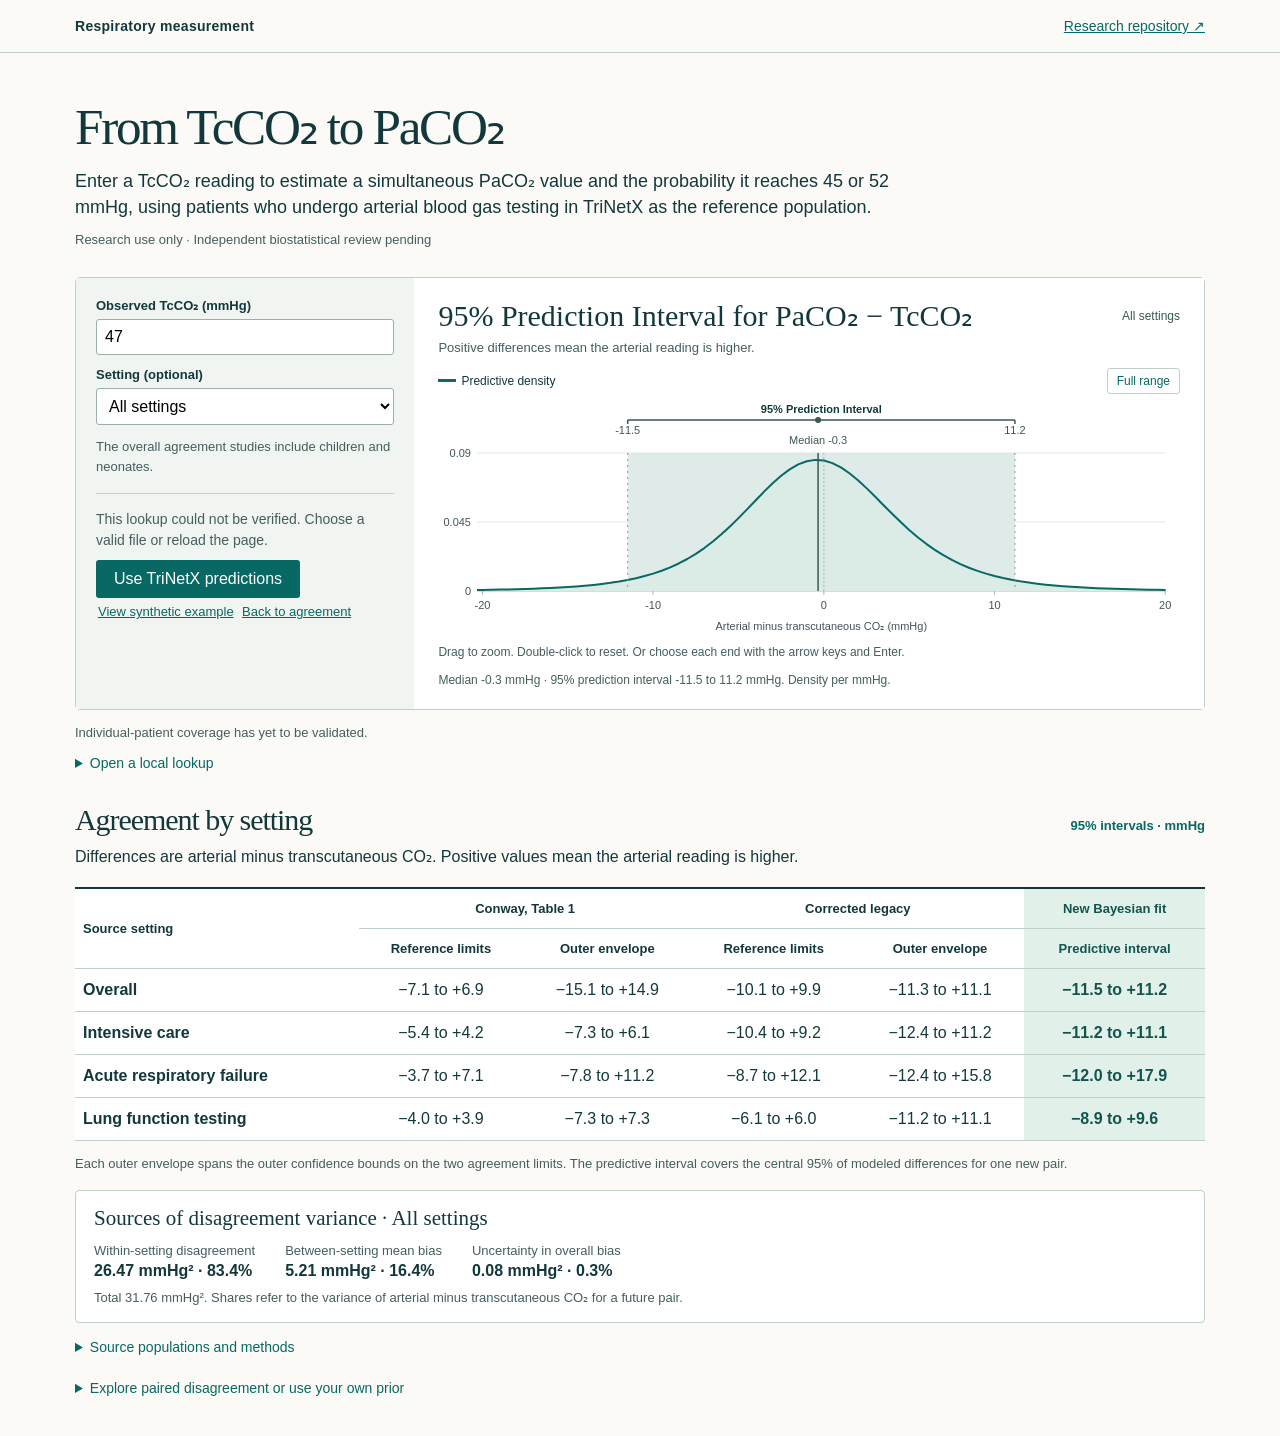
==== commit c279a9f9: "Publish approved four-setting TriNetX prediction summaries" ====
--- a/web/index.html
+++ b/web/index.html
@@ -19,7 +19,7 @@
     <link rel="stylesheet" href="assets/css/styles.css" />
 
     <script type="application/json" id="fit-summary">{"main": {"quantiles": [-11.489834878919929, -0.33683380577692645, 11.192921298545459], "method": "future_setting_joint_v1", "run": "public-main-simon-2003", "status": "candidate", "kernel_sha256": "1b947b6c01f33a98c514f38cdfdc73b84637fc0a5fd915e00755ea09374b67e0", "posterior": "c63d40fb814d628d18ba6d6828ac53d4cd77a63cbc5cfc4370cdb7010dd7a80c", "variance": [26.474426255622518, 5.207566615271721, 0.08062256069838031], "curve": {"x": [-48.0, -47.5, -47.0, -46.5, -46.0, -45.5, -45.0, -44.5, -44.0, -43.5, -43.0, -42.5, -42.0, -41.5, -41.0, -40.5, -40.0, -39.5, -39.0, -38.5, -38.0, -37.5, -37.0, -36.5, -36.0, -35.5, -35.0, -34.5, -34.0, -33.5, -33.0, -32.5, -32.0, -31.5, -31.0, -30.5, -30.0, -29.5, -29.0, -28.5, -28.0, -27.5, -27.0, -26.5, -26.0, -25.5, -25.0, -24.5, -24.0, -23.5, -23.0, -22.5, -22.0, -21.5, -21.0, -20.5, -20.0, -19.5, -19.0, -18.5, -18.0, -17.5, -17.0, -16.5, -16.0, -15.5, -15.0, -14.5, -14.0, -13.5, -13.0, -12.5, -12.0, -11.5, -11.0, -10.5, -10.0, -9.5, -9.0, -8.5, -8.0, -7.5, -7.0, -6.5, -6.0, -5.5, -5.0, -4.5, -4.0, -3.5, -3.0, -2.5, -2.0, -1.5, -1.0, -0.5, 0.0, 0.5, 1.0, 1.5, 2.0, 2.5, 3.0, 3.5, 4.0, 4.5, 5.0, 5.5, 6.0, 6.5, 7.0, 7.5, 8.0, 8.5, 9.0, 9.5, 10.0, 10.5, 11.0, 11.5, 12.0, 12.5, 13.0, 13.5, 14.0, 14.5, 15.0, 15.5, 16.0, 16.5, 17.0, 17.5, 18.0, 18.5, 19.0, 19.5, 20.0, 20.5, 21.0, 21.5, 22.0, 22.5, 23.0, 23.5, 24.0, 24.5, 25.0, 25.5, 26.0, 26.5, 27.0, 27.5, 28.0, 28.5, 29.0, 29.5, 30.0, 30.5, 31.0, 31.5, 32.0, 32.5, 33.0, 33.5, 34.0, 34.5, 35.0, 35.5, 36.0, 36.5, 37.0, 37.5, 38.0, 38.5, 39.0, 39.5, 40.0, 40.5, 41.0, 41.5, 42.0, 42.5, 43.0, 43.5, 44.0, 44.5, 45.0, 45.5, 46.0, 46.5, 47.0, 47.5, 48.0], "density": [2.5068521072119582e-06, 2.710709709651112e-06, 2.9327805340098883e-06, 3.1748403300633153e-06, 3.4388526942852586e-06, 3.726990521898974e-06, 4.041660091919038e-06, 4.385528131140248e-06, 4.761552251515108e-06, 5.173015211071567e-06, 5.623563512597485e-06, 6.117250928088595e-06, 6.658587621977013e-06, 7.2525956442454605e-06, 7.904871677816095e-06, 8.62165805557699e-06, 9.409923213998965e-06, 1.0277452925940422e-05, 1.123295385897835e-05, 1.2286171242203135e-05, 1.3448022699482296e-05, 1.4730750627357435e-05, 1.6148095868815797e-05, 1.771549586942787e-05, 1.9450311010731717e-05, 2.1372083410272156e-05, 2.3502833173804718e-05, 2.5867397901195765e-05, 2.8493822205326162e-05, 3.14138051288476e-05, 3.4663214667985146e-05, 3.8282680172786106e-05, 4.2318275233603375e-05, 4.682230583722091e-05, 5.185422114645124e-05, 5.7481667300534315e-05, 6.378170824181313e-05, 7.084224185705569e-05, 7.87636448118463e-05, 8.766068551314711e-05, 9.766475185052745e-05, 0.00010892644897227164, 0.00012161863262790942, 0.00013593995589060675, 0.00015211902176778653, 0.00017041925180650953, 0.00019114460189238887, 0.000214646281738434, 0.00024133066491822873, 0.00027166861274149126, 0.00030620647902465626, 0.00034557911533264273, 0.0003905252592843397, 0.00044190576404504027, 0.0005007252175166585, 0.0005681576076514022, 0.0006455768187276014, 0.0007345928955228137, 0.0008370951913097892, 0.0009553037243630629, 0.001091830308107978, 0.0012497512920350195, 0.0014326940500860347, 0.0016449396697631633, 0.0018915446068977493, 0.002178484337874891, 0.002512822194504839, 0.0029029064939540107, 0.0033585985986522115, 0.0038915333853613487, 0.004515411364041825, 0.00524631779101295, 0.006103057790707036, 0.007107486756038935, 0.008284801021879881, 0.009663733938613316, 0.011276576406146162, 0.0131589091868248, 0.015348899545549053, 0.017885982965105036, 0.02080873237239852, 0.02415172803458161, 0.027941300552967646, 0.03219014696675525, 0.03689102883946039, 0.04201004741456441, 0.04748032286766957, 0.0531972160477866, 0.05901642392504409, 0.06475624297660962, 0.07020493792728602, 0.0751334514437517, 0.0793127199974259, 0.08253380987311487, 0.084628221543059, 0.0854853007914187, 0.08506392082525141, 0.08339647246401488, 0.0805845383703066, 0.07678710589146044, 0.0722034234905937, 0.06705333773567528, 0.06155803584168869, 0.05592362442450037, 0.05032910320186211, 0.044919306304198485, 0.03980251869139113, 0.03505187931198876, 0.030709401134549334, 0.026791431453907152, 0.023294556830949963, 0.0202012286751389, 0.01748466750748095, 0.015112844663827958, 0.013051516459476383, 0.01126639599785596, 0.009724602741853057, 0.0083955452887584, 0.007251383662657349, 0.0062671959667577005, 0.005420948766897748, 0.004693346084201699, 0.004067610810825471, 0.003529235526914857, 0.0030657269488995513, 0.002666358998316263, 0.0023219430325719477, 0.0020246194420951665, 0.0017676720134660612, 0.0015453647287723275, 0.0013527996747893856, 0.001185794223547628, 0.0010407754440977673, 0.0009146896943459674, 0.0008049254417114033, 0.0007092475197619414, 0.000625741211631962, 0.0005527647394664086, 0.0004889089204032944, 0.00043296291725181227, 0.00038388516309132, 0.0003407786727076177, 0.00030287007056546147, 0.000269491766055012, 0.00024006679354264822, 0.00021409590891005456, 0.00019114659736201966, 0.00017084370080689846, 0.00015286141841283185, 0.00013691647221741356, 0.00012276226197000138, 0.00011018386062534443, 9.89937248677105e-05, 8.902801439490016e-05, 8.014342999974803e-05, 7.2214494234196e-05, 6.513121003412743e-05, 5.879704246433283e-05, 5.312717700036112e-05, 4.8047014739751346e-05, 4.34908708326367e-05, 3.9400847411704334e-05, 3.572585652730567e-05, 3.2420772175436864e-05, 2.944569354533337e-05, 2.6765304194353892e-05, 2.4348314051909205e-05, 2.2166973021305307e-05, 2.019664653888036e-05, 1.841544480611279e-05, 1.680389856816189e-05, 1.5344675301672797e-05, 1.4022330521019188e-05, 1.2823089636917867e-05, 1.1734656422644168e-05, 1.0746044676243472e-05, 9.847430125149938e-06, 9.030020013497209e-06, 8.285938151471211e-06, 7.6081234982441974e-06, 6.990240602080765e-06, 6.426600438858677e-06, 5.912090378385474e-06, 5.442112170681525e-06, 5.012526985399118e-06, 4.619606659791421e-06, 4.259990416734617e-06, 3.9306464064645934e-06, 3.6288375058233625e-06, 3.3520908785541063e-06, 3.0981708609429632e-06, 2.8650547900857363e-06, 2.6509114382985894e-06]}}, "icu": {"quantiles": [-11.165289582890397, -0.44814973623193743, 11.127392393162001], "method": "future_setting_joint_v1", "run": "public-adjudicated-v2", "status": "candidate", "kernel_sha256": "4846f23d7ff08c511ebd051c58c9b4ab7261792e136b4586e29fa60559d7e9f7", "posterior": "67a3859dc661f8b1b8fde96f920dd229326c42e5f3244756760f8843a165ac13", "variance": [25.47815507241596, 5.325119117221126, 0.3845313706193374], "curve": {"x": [-48.0, -47.5, -47.0, -46.5, -46.0, -45.5, -45.0, -44.5, -44.0, -43.5, -43.0, -42.5, -42.0, -41.5, -41.0, -40.5, -40.0, -39.5, -39.0, -38.5, -38.0, -37.5, -37.0, -36.5, -36.0, -35.5, -35.0, -34.5, -34.0, -33.5, -33.0, -32.5, -32.0, -31.5, -31.0, -30.5, -30.0, -29.5, -29.0, -28.5, -28.0, -27.5, -27.0, -26.5, -26.0, -25.5, -25.0, -24.5, -24.0, -23.5, -23.0, -22.5, -22.0, -21.5, -21.0, -20.5, -20.0, -19.5, -19.0, -18.5, -18.0, -17.5, -17.0, -16.5, -16.0, -15.5, -15.0, -14.5, -14.0, -13.5, -13.0, -12.5, -12.0, -11.5, -11.0, -10.5, -10.0, -9.5, -9.0, -8.5, -8.0, -7.5, -7.0, -6.5, -6.0, -5.5, -5.0, -4.5, -4.0, -3.5, -3.0, -2.5, -2.0, -1.5, -1.0, -0.5, 0.0, 0.5, 1.0, 1.5, 2.0, 2.5, 3.0, 3.5, 4.0, 4.5, 5.0, 5.5, 6.0, 6.5, 7.0, 7.5, 8.0, 8.5, 9.0, 9.5, 10.0, 10.5, 11.0, 11.5, 12.0, 12.5, 13.0, 13.5, 14.0, 14.5, 15.0, 15.5, 16.0, 16.5, 17.0, 17.5, 18.0, 18.5, 19.0, 19.5, 20.0, 20.5, 21.0, 21.5, 22.0, 22.5, 23.0, 23.5, 24.0, 24.5, 25.0, 25.5, 26.0, 26.5, 27.0, 27.5, 28.0, 28.5, 29.0, 29.5, 30.0, 30.5, 31.0, 31.5, 32.0, 32.5, 33.0, 33.5, 34.0, 34.5, 35.0, 35.5, 36.0, 36.5, 37.0, 37.5, 38.0, 38.5, 39.0, 39.5, 40.0, 40.5, 41.0, 41.5, 42.0, 42.5, 43.0, 43.5, 44.0, 44.5, 45.0, 45.5, 46.0, 46.5, 47.0, 47.5, 48.0], "density": [9.364477522326826e-07, 1.0105183785888495e-06, 1.0913553281485492e-06, 1.17965841427205e-06, 1.2762081769815847e-06, 1.3818761473146112e-06, 1.497636536418018e-06, 1.6245795635122177e-06, 1.7639266714508477e-06, 1.917047919169335e-06, 2.085481887948142e-06, 2.270958494420078e-06, 2.4754251691866003e-06, 2.701076937643741e-06, 2.950391031392266e-06, 3.2261667671053603e-06, 3.5315715581772854e-06, 3.8701940767604085e-06, 4.246105764592391e-06, 4.663932105960362e-06, 5.128935332055015e-06, 5.647110531070673e-06, 6.225297502673776e-06, 6.871311130971982e-06, 7.594093571522507e-06, 8.403892173015498e-06, 9.312467804688771e-06, 1.0333339162589302e-05, 1.1482069713541446e-05, 1.2776605244161278e-05, 1.4237671561082986e-05, 1.5889243795828716e-05, 1.775910107434929e-05, 1.9879483103740033e-05, 2.228786861265993e-05, 2.5027899686544848e-05, 2.8150481021228833e-05, 3.1715089171064444e-05, 3.579133422400731e-05, 4.046082528110059e-05, 4.5819401997198173e-05, 5.1979807672749995e-05, 5.907489547950923e-05, 6.726147896573642e-05, 7.672496174908566e-05, 8.768491013706784e-05, 0.00010040176734219426, 0.00011518495018125188, 0.0001324026200490116, 0.00015249348110298546, 0.00017598103171946426, 0.00020349078222988193, 0.00023577105458851523, 0.00027371809967854504, 0.0003184064067353293, 0.0003711252373123046, 0.0004334225923150316, 0.0005071580114471278, 0.0005945658027647775, 0.000698330493131729, 0.0008216764572732818, 0.0009684737914361871, 0.001143362499224716, 0.0013518968829251497, 0.0016007115875882262, 0.0018977098982238278, 0.0022522734749301004, 0.002675490517142222, 0.003180396127403135, 0.003782214120340918, 0.004498583416959847, 0.005349744252267837, 0.006358649615418845, 0.007550955805606047, 0.008954833321736643, 0.010600526742339508, 0.012519581887797605, 0.014743653542988422, 0.017302811652437234, 0.02022328345851709, 0.02352460920567458, 0.02721625468770871, 0.03129381741645239, 0.03573508193094073, 0.04049631349232319, 0.045509307960637714, 0.050679808437539144, 0.05588791816827405, 0.06099104628110266, 0.06582969285095953, 0.07023601412546034, 0.07404464729870823, 0.07710479749580423, 0.0792922086652756, 0.08051946971933689, 0.08074322645524709, 0.07996728517745748, 0.07824122754175482, 0.0756548647773241, 0.07232947741435959, 0.0684071772187108, 0.06403982677508653, 0.059378782231729765, 0.05456637509862826, 0.04972963142296166, 0.04497633769068874, 0.040393263766917605, 0.036046166985191794, 0.031981120935177965, 0.028226713633363244, 0.024796713673053146, 0.021692883316149467, 0.018907704339225184, 0.016426862962581175, 0.014231407632011351, 0.012299545416834264, 0.010608079753496084, 0.009133516168030428, 0.007852876064130312, 0.006744264335778787, 0.00578723685166194, 0.004963010739814312, 0.004254555396815257, 0.0036465963537548516, 0.003125558288074031, 0.0026794680283029207, 0.002297833598576753, 0.001971511285840773, 0.0016925693844082354, 0.0014541546239843304, 0.0012503652344813287, 0.00107613305042769, 0.0009271159177542072, 0.0007996008524967389, 0.0006904178417338674, 0.0005968638109014653, 0.0005166360588357461, 0.0004477743430207212, 0.0003886107518540326, 0.00033772650489635405, 0.00029391485855141756, 0.00025614935064367106, 0.0002235566837703468, 0.000195393617736468, 0.00017102731155131792, 0.00014991862262400218, 0.00013160793330292572, 0.00011570313190118764, 0.0001018694265175924, 8.9820715339578e-05, 7.931227696493108e-05, 7.013457900154712e-05, 6.210803326398362e-05, 5.507855177035496e-05, 4.8913779935160175e-05, 4.3499902310494386e-05, 3.8738932372544745e-05, 3.4546411565267155e-05, 3.084945444041767e-05, 2.7585086574007326e-05, 2.4698830257067954e-05, 2.214349998165033e-05, 1.9878175667993547e-05, 1.7867326574514468e-05, 1.60800630427434e-05, 1.4489496777173134e-05, 1.3072193349230562e-05, 1.180770313329241e-05, 1.0678159005266356e-05, 9.667930923521194e-06, 8.763329020770643e-06, 7.952348108413324e-06, 7.22444756925254e-06, 6.570361521941088e-06, 5.981934907365703e-06, 5.4519817957246305e-06, 4.974162761923952e-06, 4.5428786418032e-06, 4.153178375772865e-06, 3.8006789807750613e-06, 3.4814959753711575e-06, 3.1921828240428608e-06, 2.9296781720509813e-06, 2.6912598169733182e-06, 2.474504512008095e-06, 2.2772528232189697e-06, 2.0975783714308145e-06, 1.9337608822639577e-06, 1.7842625471855474e-06, 1.6477072664600672e-06, 1.5228624031899026e-06, 1.4086227276840072e-06, 1.3039962743928718e-06]}}, "arf": {"quantiles": [-11.98787545802796, 1.483178083788318, 17.87434551447304], "method": "future_setting_joint_v1", "run": "public-adjudicated-v2", "status": "candidate", "kernel_sha256": "7c663594bf13140f8b5870ac4fa7280a5b0cabcdf9bb029035d39f07b4cf981d", "posterior": "ef363a22cbb3477418cf182d6827aa9acace05bdc46e024d7a7d930e2a228e59", "variance": [49.11666356602886, 7.8222877588680575, 0.6122932769764348], "curve": {"x": [-48.0, -47.5, -47.0, -46.5, -46.0, -45.5, -45.0, -44.5, -44.0, -43.5, -43.0, -42.5, -42.0, -41.5, -41.0, -40.5, -40.0, -39.5, -39.0, -38.5, -38.0, -37.5, -37.0, -36.5, -36.0, -35.5, -35.0, -34.5, -34.0, -33.5, -33.0, -32.5, -32.0, -31.5, -31.0, -30.5, -30.0, -29.5, -29.0, -28.5, -28.0, -27.5, -27.0, -26.5, -26.0, -25.5, -25.0, -24.5, -24.0, -23.5, -23.0, -22.5, -22.0, -21.5, -21.0, -20.5, -20.0, -19.5, -19.0, -18.5, -18.0, -17.5, -17.0, -16.5, -16.0, -15.5, -15.0, -14.5, -14.0, -13.5, -13.0, -12.5, -12.0, -11.5, -11.0, -10.5, -10.0, -9.5, -9.0, -8.5, -8.0, -7.5, -7.0, -6.5, -6.0, -5.5, -5.0, -4.5, -4.0, -3.5, -3.0, -2.5, -2.0, -1.5, -1.0, -0.5, 0.0, 0.5, 1.0, 1.5, 2.0, 2.5, 3.0, 3.5, 4.0, 4.5, 5.0, 5.5, 6.0, 6.5, 7.0, 7.5, 8.0, 8.5, 9.0, 9.5, 10.0, 10.5, 11.0, 11.5, 12.0, 12.5, 13.0, 13.5, 14.0, 14.5, 15.0, 15.5, 16.0, 16.5, 17.0, 17.5, 18.0, 18.5, 19.0, 19.5, 20.0, 20.5, 21.0, 21.5, 22.0, 22.5, 23.0, 23.5, 24.0, 24.5, 25.0, 25.5, 26.0, 26.5, 27.0, 27.5, 28.0, 28.5, 29.0, 29.5, 30.0, 30.5, 31.0, 31.5, 32.0, 32.5, 33.0, 33.5, 34.0, 34.5, 35.0, 35.5, 36.0, 36.5, 37.0, 37.5, 38.0, 38.5, 39.0, 39.5, 40.0, 40.5, 41.0, 41.5, 42.0, 42.5, 43.0, 43.5, 44.0, 44.5, 45.0, 45.5, 46.0, 46.5, 47.0, 47.5, 48.0], "density": [2.5871304985213374e-05, 2.71374687338544e-05, 2.8477130051722465e-05, 2.989523408281189e-05, 3.1397105100698026e-05, 3.2988479195973466e-05, 3.4675540100085914e-05, 3.646495847769327e-05, 3.836393505819835e-05, 4.038024802054929e-05, 4.2522305094358405e-05, 4.479920089567403e-05, 4.722078007822059e-05, 4.9797706951614075e-05, 5.254154229814367e-05, 5.546482821053454e-05, 5.8581181876237934e-05, 6.190539935104949e-05, 6.545357049833283e-05, 6.924320642226627e-05, 7.329338089717947e-05, 7.762488749350569e-05, 8.226041432801305e-05, 8.722473862630495e-05, 9.254494358438034e-05, 9.825066035952348e-05, 0.00010437433841623949, 0.00011095154790893815, 0.0001180213183097343, 0.00012562651809903104, 0.00013381428104267533, 0.00014263648539923805, 0.0001521502933544042, 0.00016241875909043347, 0.00017351151519567535, 0.00018550554863637386, 0.00019848607929147865, 0.00021254755614023228, 0.0002277947886514803, 0.0002443442338249183, 0.0002623254627651263, 0.0002818828347352879, 0.00030317741146811594, 0.0003263891502644552, 0.00035171942127836263, 0.0003793939026079318, 0.00040966591667485086, 0.0004428202832409981, 0.00047917777871937155, 0.0005191003087350516, 0.0005629969218541568, 0.0006113308178580785, 0.0006646275349255068, 0.000723484537863475, 0.0007885824756575663, 0.0008606984329919569, 0.0009407215693259636, 0.0010296716233640603, 0.001128720863568296, 0.0012392201904611595, 0.0013627302479627696, 0.001501058583144467, 0.0016563041104387104, 0.001830910390101459, 0.0020277295212588944, 0.0022500987713366923, 0.002501932400514204, 0.0027878314604055316, 0.0031132145931580054, 0.003484472934029806, 0.003909151972736449, 0.0043961624196351265, 0.00495602040403361, 0.005601114214099029, 0.006345989618155213, 0.007207637773099999, 0.008205757914927286, 0.009362950588706592, 0.010704775647517827, 0.012259583106845743, 0.014057996410353995, 0.016131901746501184, 0.018512782522613257, 0.021229247952002914, 0.024303655305837515, 0.027747833339620113, 0.031558090485927864, 0.03570993147172825, 0.04015318072391931, 0.0448084585222076, 0.049566085226107275, 0.05428839982062173, 0.05881610070944585, 0.06297855398244626, 0.0666071790542841, 0.06955022417359581, 0.07168673600131033, 0.07293750475284555, 0.07327127875938709, 0.07270545709765953, 0.07130152121471921, 0.0691563656959617, 0.06639122433844151, 0.06313999003538112, 0.05953846102779056, 0.05571556028070362, 0.0517870327857797, 0.04785165467260355, 0.043989656497299585, 0.040262884269882275, 0.03671617210222201, 0.033379439969458614, 0.03027011853917579, 0.027395607931899265, 0.024755577094028536, 0.02234399370304384, 0.020150837255928762, 0.01816349103584006, 0.016367835220758888, 0.014749077459484599, 0.013292362569388554, 0.011983202745335524, 0.010807766190579635, 0.009753057061458762, 0.008807014150027617, 0.007958550465431629, 0.007197551160546132, 0.0065148432271177345, 0.005902147068371531, 0.005352017402080673, 0.00485777886635335, 0.00441346010186245, 0.004013728877791048, 0.003653829933599295, 0.0033295265559260957, 0.0030370464427549007, 0.0027730320798301667, 0.002534495631369994, 0.0023187782006549194, 0.002123513224933239, 0.0019465937173349628, 0.001786143044259456, 0.0016404889212530828, 0.0015081403173534964, 0.00138776697266535, 0.0012781812532973373, 0.0011783220894652662, 0.0010872407650017988, 0.0010040883486829248, 0.0009281045790298293, 0.0008586080341819866, 0.0007949874368566547, 0.0007366939612304637, 0.0006832344238033623, 0.0006341652539903161, 0.0005890871524207612, 0.0005476403558168787, 0.0005095004369836527, 0.00047437457699203326, 0.0004419982541834924, 0.0004121323012758832, 0.00038456028770547494, 0.0003590861894886264, 0.000335532313410705, 0.00031373744632337374, 0.00029355520382007386, 0.0002748525556222055, 0.0002575085076970427, 0.00024141292348878442, 0.0002264654687167916, 0.00021257466601556587, 0.00019965704729062533, 0.0001876363930705172, 0.00017644304937174376, 0.00016601331368141554, 0.000156288882620283, 0.0001472163546925561, 0.0001387467822726296, 0.00013083526763476677, 0.00012344059841069981, 0.00011652491837138046, 0.00011005342988096366, 0.0001039941247707185, 9.831754073424128e-05, 9.299654065857711e-05, 8.800611258348859e-05, 8.332318822735861e-05, 7.892647823679e-05, 7.479632251112248e-05, 7.091455412568324e-05, 6.726437553112406e-05, 6.383024584289418e-05, 6.059777815667176e-05]}}, "lft": {"quantiles": [-8.874205039853743, -0.1332041981801339, 9.603518787906419], "method": "future_setting_joint_v1", "run": "public-adjudicated-v2", "status": "candidate", "kernel_sha256": "4285cfa358a4b41cb9a30ca812aba569c6da4f2389be66a8857b733c0ef7199b", "posterior": "f3e98da54c71d69cbc2e77febbece2859a46a214c98320a5441b43f64e8cf0de", "variance": [16.90949280609475, 4.347462834769058, 0.9853243819610795], "curve": {"x": [-48.0, -47.5, -47.0, -46.5, -46.0, -45.5, -45.0, -44.5, -44.0, -43.5, -43.0, -42.5, -42.0, -41.5, -41.0, -40.5, -40.0, -39.5, -39.0, -38.5, -38.0, -37.5, -37.0, -36.5, -36.0, -35.5, -35.0, -34.5, -34.0, -33.5, -33.0, -32.5, -32.0, -31.5, -31.0, -30.5, -30.0, -29.5, -29.0, -28.5, -28.0, -27.5, -27.0, -26.5, -26.0, -25.5, -25.0, -24.5, -24.0, -23.5, -23.0, -22.5, -22.0, -21.5, -21.0, -20.5, -20.0, -19.5, -19.0, -18.5, -18.0, -17.5, -17.0, -16.5, -16.0, -15.5, -15.0, -14.5, -14.0, -13.5, -13.0, -12.5, -12.0, -11.5, -11.0, -10.5, -10.0, -9.5, -9.0, -8.5, -8.0, -7.5, -7.0, -6.5, -6.0, -5.5, -5.0, -4.5, -4.0, -3.5, -3.0, -2.5, -2.0, -1.5, -1.0, -0.5, 0.0, 0.5, 1.0, 1.5, 2.0, 2.5, 3.0, 3.5, 4.0, 4.5, 5.0, 5.5, 6.0, 6.5, 7.0, 7.5, 8.0, 8.5, 9.0, 9.5, 10.0, 10.5, 11.0, 11.5, 12.0, 12.5, 13.0, 13.5, 14.0, 14.5, 15.0, 15.5, 16.0, 16.5, 17.0, 17.5, 18.0, 18.5, 19.0, 19.5, 20.0, 20.5, 21.0, 21.5, 22.0, 22.5, 23.0, 23.5, 24.0, 24.5, 25.0, 25.5, 26.0, 26.5, 27.0, 27.5, 28.0, 28.5, 29.0, 29.5, 30.0, 30.5, 31.0, 31.5, 32.0, 32.5, 33.0, 33.5, 34.0, 34.5, 35.0, 35.5, 36.0, 36.5, 37.0, 37.5, 38.0, 38.5, 39.0, 39.5, 40.0, 40.5, 41.0, 41.5, 42.0, 42.5, 43.0, 43.5, 44.0, 44.5, 45.0, 45.5, 46.0, 46.5, 47.0, 47.5, 48.0], "density": [5.307101859320896e-06, 5.564919920517295e-06, 5.8382458798663296e-06, 6.128198097146383e-06, 6.435989398058929e-06, 6.762936253459051e-06, 7.110468969939483e-06, 7.480143016582876e-06, 7.873651629750109e-06, 8.292839857373115e-06, 8.739720226779057e-06, 9.21649024607028e-06, 9.72555197908648e-06, 1.0269533968644885e-05, 1.085131582287293e-05, 1.147405582593632e-05, 1.2141221988409076e-05, 1.285662701521599e-05, 1.3624467742022068e-05, 1.4449369675949046e-05, 1.533643737571047e-05, 1.6291311522218835e-05, 1.732023366647522e-05, 1.843011980073188e-05, 1.9628644085876473e-05, 2.0924334287941913e-05, 2.232668073588531e-05, 2.384626091887916e-05, 2.549488220348615e-05, 2.7285745580343423e-05, 2.923363385986475e-05, 3.1355128343400354e-05, 3.3668858720336446e-05, 3.6195791807297045e-05, 3.89595657830039e-05, 4.1986877818397663e-05, 4.5307934501788735e-05, 4.8956976269145715e-05, 5.2972889239396894e-05, 5.739992050949368e-05, 6.228851619021097e-05, 6.769630539316242e-05, 7.368925817646335e-05, 8.034305132561281e-05, 8.774468304323737e-05, 9.599438646673817e-05, 0.0001052079028287584, 0.00011551918852798621, 0.00012708364702586746, 0.0001400819971367516, 0.00015472491496116593, 0.00017125861873073245, 0.00018997160585595927, 0.0002112028016303147, 0.00023535144208938817, 0.0002628890929820571, 0.00029437430723001316, 0.00033047055051374264, 0.00037196818633238195, 0.0004198115178653688, 0.0004751321468885834, 0.0005392902462041698, 0.0006139257725860615, 0.0007010221988538253, 0.0008029860502296266, 0.000922746434441004, 0.0010638799087680766, 0.0012307674938955976, 0.0014287924969179297, 0.0016645901200122153, 0.001946362691745556, 0.002284277812177592, 0.002690970757858983, 0.003182177048164751, 0.0037775257517806997, 0.004501528144143669, 0.005384798135237258, 0.006465537234334959, 0.007791302158904459, 0.009421037606306294, 0.011427282557973806, 0.013898319924645202, 0.016939793691054097, 0.02067491244694266, 0.025241742195605852, 0.030785245495328652, 0.03744076668290576, 0.04530501260923951, 0.05439124845947347, 0.06456925772449952, 0.07549971572731984, 0.0865870131712481, 0.09698775641623637, 0.10570945116847376, 0.111801796537036, 0.11458798330369775, 0.11384035558193391, 0.10981742569410895, 0.10315343296469345, 0.09466835550964774, 0.08518551956800131, 0.07540973664459505, 0.06587374579214947, 0.056935060433774165, 0.04880060343619431, 0.041561629841496306, 0.035228314942709525, 0.029758939855538014, 0.02508218580417527, 0.021112936318446896, 0.017762751324490796, 0.014946320439876138, 0.01258506239846242, 0.010608803339877534, 0.008956229742186156, 0.007574608894958242, 0.006419110968072666, 0.005451949546322838, 0.004641474855554427, 0.003961297788353213, 0.003389486055992417, 0.0029078505671762504, 0.0025013261108994844, 0.0021574424644235034, 0.001865877969741449, 0.0016180859375580765, 0.0014069839649775578, 0.001226696760321798, 0.0010723439612212106, 0.0009398654718915973, 0.0008258778944836757, 0.0007275566131383433, 0.0006425389725322855, 0.0005688447631934969, 0.0005048108849067258, 0.0004490376152983603, 0.000400344374521231, 0.00035773326107911373, 0.0003203589501041197, 0.0002875038046936494, 0.0002585572628235702, 0.00023299873515239907, 0.00021038338972524084, 0.00019033031403841203, 0.00017251263799426236, 0.00015664927695775976, 0.0001424980156928784, 0.00012984970407350056, 0.00011852337629635733, 0.00010836213862864095, 9.922969792212153e-05, 9.10074253689352e-05, 8.359186819170186e-05, 7.689263690423096e-05, 7.083060805709132e-05, 6.533639248709777e-05, 6.034902742015923e-05, 5.581485765637856e-05, 5.168657675738636e-05, 4.792240387212229e-05, 4.4485375752445474e-05, 4.1342736765766524e-05, 3.846541242407755e-05, 3.582755421196416e-05, 3.3406145387961834e-05, 3.118065901761053e-05, 2.9132760825072402e-05, 2.7246050566278235e-05, 2.5505836565773313e-05, 2.389893885108142e-05, 2.241351698676708e-05, 2.1038919275564166e-05, 1.976555047264356e-05, 1.8584755565193592e-05, 1.748871751453274e-05, 1.647036715160203e-05, 1.552330366693938e-05, 1.464172434985012e-05, 1.382036241409882e-05, 1.3054431903784315e-05, 1.2339578807105331e-05, 1.1671837620820358e-05, 1.1047592707174855e-05, 1.0463543870294849e-05, 9.916675652538837e-06, 9.404229914765988e-06, 8.923681319360752e-06, 8.472715382381864e-06, 8.049208802414409e-06, 7.651211809491264e-06, 7.276932308564917e-06, 6.924721619101972e-06, 6.5930616359905604e-06]}}}</script>
-    <script type="application/json" id="lookup-hashes">{"synthetic-lookup.json": "ac6ea5b7d6b59954f0c937d7fadd1f423df9a490814daa02ee810185f40ffb06"}</script>
+    <script type="application/json" id="lookup-hashes">{"synthetic-lookup.json": "ac6ea5b7d6b59954f0c937d7fadd1f423df9a490814daa02ee810185f40ffb06", "conditional-lookup.json": "6de657bd14e5b0a2de471000b4abd692dc42eca9e601ac999c9114c67964bbaa"}</script>
     <script type="module" src="assets/js/lookup.js"></script>
     <script type="application/ld+json">
       {
@@ -51,7 +51,7 @@
 <header><div class="wrap mast"><strong>Respiratory measurement</strong><a href="https://github.com/reblocke/tcco2-accuracy">Research repository ↗</a></div></header>
 <main class="wrap">
 <section class="intro"><h1 id="prediction">From TcCO₂ to PaCO₂</h1>
-<p>Explore how paired arterial and transcutaneous readings differ. Add a PaCO₂ prior to see what an arterial blood gas might measure.</p>
+<p>Enter a TcCO₂ reading to estimate a simultaneous PaCO₂ value and the probability it reaches 45 or 52 mmHg, using patients who undergo arterial blood gas testing in TriNetX as the reference population.</p>
 <small>Research use only · Independent biostatistical review pending</small></section>
 <section aria-labelledby="prediction" class="predict">
   <div class="workspace">
@@ -59,12 +59,12 @@
       <label for="lookup-tc">Observed TcCO₂ (mmHg)</label>
       <input type="number" id="lookup-tc" inputmode="decimal" min="20" max="100" step="any" value="47">
       <label for="lookup-setting">Setting (optional)</label>
-      <select id="lookup-setting"><option value="all">All settings</option><option value="icu">Intensive care</option><option value="ed_inp">ED / inpatient</option><option value="pft">Ambulatory / PFT</option></select>
+      <select id="lookup-setting"><option value="all">All settings</option><option value="icu">ICU proxy</option><option value="ed_inp">ED / inpatient</option><option value="pft">Ambulatory</option></select>
       <small id="lookup-population"></small>
       <div class="source-tools">
-        <p id="lookup-status" role="status">The TriNetX lookup awaits an eligible index cohort and release review.</p>
-        <button id="lookup-released" type="button" hidden>Use TriNetX lookup</button>
-        <button id="lookup-demo" type="button" hidden>View synthetic example</button>
+        <p id="lookup-status" role="status">Loading TriNetX predictions…</p>
+        <button id="lookup-released" type="button" hidden>Use TriNetX predictions</button>
+        <button id="lookup-demo" class="text-button" type="button" hidden>View synthetic example</button>
         <button id="lookup-reset" class="text-button" type="button" hidden>Close example</button>
       </div>
     </div>
@@ -97,7 +97,7 @@
 </tbody></table>
 <p class="note">Each outer envelope spans the outer confidence bounds on the two agreement limits. The predictive interval covers the central 95% of modeled differences for one new pair.</p>
 <div id="forward-budget"></div>
-<details><summary>Source populations and methods</summary><p>Conway reported 73 studies overall. The corrected legacy calculation uses 76 rows, including the ICU-only Bolliger cohort. The new overall fit uses 75 adjudicated units from 73 publications and incorporates the Simon steady-state correction. Each stratum was fitted separately with future_setting_joint_v1. Subgroup memberships overlap. <a href="https://doi.org/10.1136/thoraxjnl-2017-211466">Conway et al., Thorax 2019</a></p><p>The example uses an illustrative PaCO₂ distribution on a 0.25 mmHg grid. The curves connect density estimates per mmHg. The interval uses the full grid. Each threshold percentage sums the posterior probabilities of all grid values at or above that threshold.</p></details></section>
+<details><summary>Source populations and methods</summary><p>Conway reported 73 studies overall. The corrected legacy calculation uses 76 rows, including the ICU-only Bolliger cohort. The new overall fit uses 75 adjudicated units from 73 publications and incorporates the Simon steady-state correction. Each stratum was fitted separately with future_setting_joint_v1. Subgroup memberships overlap. <a href="https://doi.org/10.1136/thoraxjnl-2017-211466">Conway et al., Thorax 2019</a></p><p>The default predictions use the original TriNetX cohort over its full observation period. Each patient contributes total weight one, split equally across eligible arterial draws on the first testing day in the selected setting. All is selected independently across eligible settings. ICU is a critical-care billing proxy; ambulatory status does not establish pulmonary function testing. The summary lookup reports whole mmHg and whole percentages under the documented numerical reporting amendment. Exact priors and full curves remain private.</p><p>The synthetic example uses an illustrative PaCO₂ distribution on a 0.25 mmHg grid. The curves connect density estimates per mmHg. The interval uses the full grid. Each threshold percentage sums the posterior probabilities of all grid values at or above that threshold.</p></details></section>
 <details id="advanced"><summary>Explore paired disagreement or use your own prior</summary><section class="calc" aria-labelledby="calculator"><div class="section-title"><h2 id="calculator">Explore a setting</h2></div>
 <div class="workspace"><form id="controls"><label for="subgroup">Measurement setting</label><select id="subgroup"><option value="all">All settings</option><option value="icu">ICU</option><option value="ed_inp">ED / inpatient</option><option value="pft">Ambulatory / PFT</option></select>
 <fieldset><legend>Calculation</legend><label><input type="radio" name="mode" checked id="agreement"> Paired disagreement</label><label><input type="radio" name="mode" id="inverse"> PaCO₂ given TcCO₂</label></fieldset>
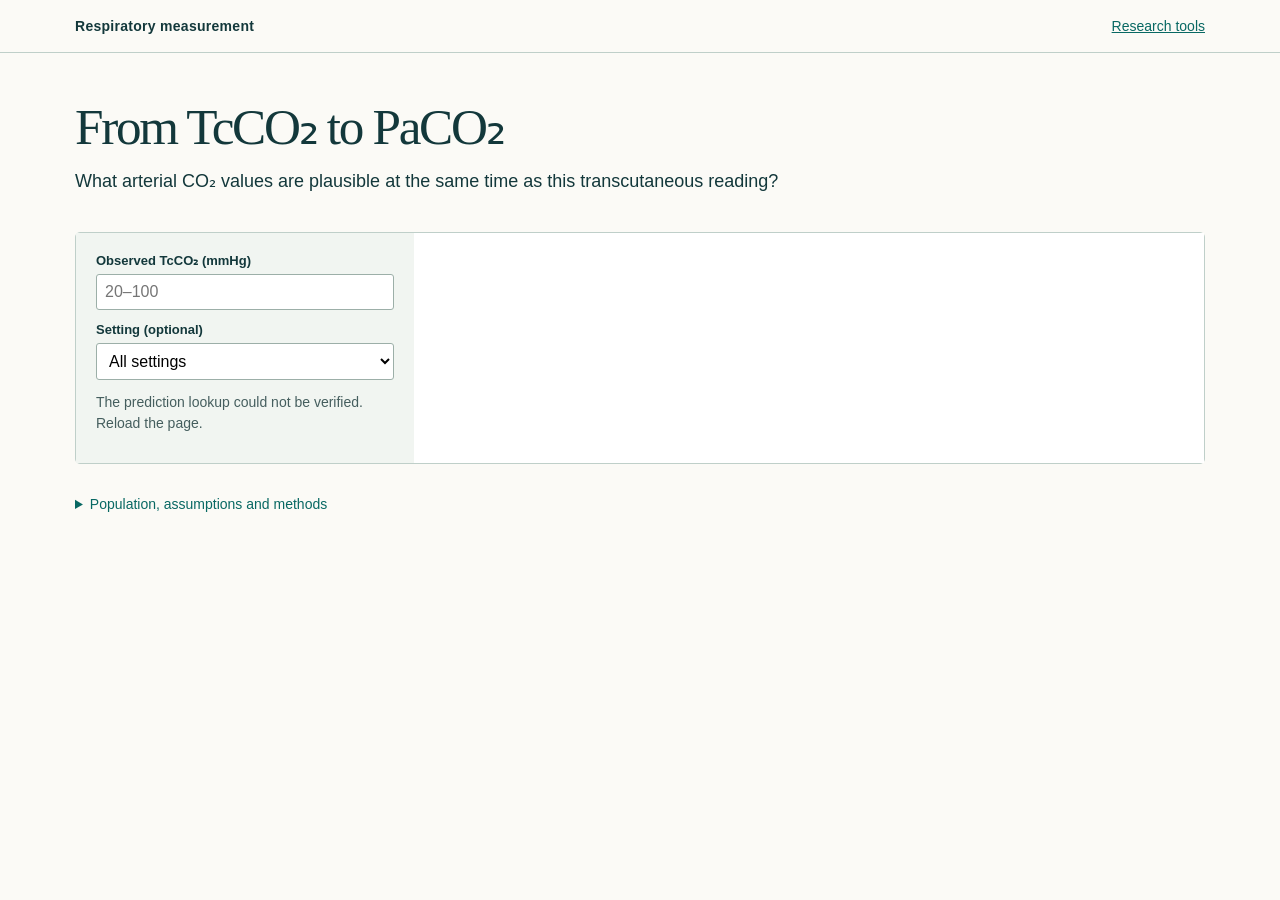
==== commit 20f22a0c: "Center the calculator on paired arterial predictions and verified plots" ====
--- a/web/index.html
+++ b/web/index.html
@@ -3,13 +3,13 @@
   <head>
     <meta charset="utf-8" />
     <meta name="viewport" content="width=device-width, initial-scale=1" />
-    <title>CO₂ agreement and conditional inference</title>
+    <title>Predicting paired arterial CO₂</title>
     <meta
       name="description"
       content="Research-only browser app for estimating PaCO2 posterior distributions from TcCO2 values using the tcco2-accuracy Python model in Pyodide."
     />
     <link rel="canonical" href="https://reblocke.github.io/tcco2-accuracy/" />
-    <meta property="og:title" content="CO₂ agreement and conditional inference" />
+    <meta property="og:title" content="Predicting paired arterial CO₂" />
     <meta
       property="og:description"
       content="Client-side research software for TcCO2-to-PaCO2 inference. No backend, telemetry, persistence, or patient-value URLs."
@@ -18,95 +18,24 @@
     <meta property="og:type" content="website" />
     <link rel="stylesheet" href="assets/css/styles.css" />
 
-    <script type="application/json" id="fit-summary">{"main": {"quantiles": [-11.489834878919929, -0.33683380577692645, 11.192921298545459], "method": "future_setting_joint_v1", "run": "public-main-simon-2003", "status": "candidate", "kernel_sha256": "1b947b6c01f33a98c514f38cdfdc73b84637fc0a5fd915e00755ea09374b67e0", "posterior": "c63d40fb814d628d18ba6d6828ac53d4cd77a63cbc5cfc4370cdb7010dd7a80c", "variance": [26.474426255622518, 5.207566615271721, 0.08062256069838031], "curve": {"x": [-48.0, -47.5, -47.0, -46.5, -46.0, -45.5, -45.0, -44.5, -44.0, -43.5, -43.0, -42.5, -42.0, -41.5, -41.0, -40.5, -40.0, -39.5, -39.0, -38.5, -38.0, -37.5, -37.0, -36.5, -36.0, -35.5, -35.0, -34.5, -34.0, -33.5, -33.0, -32.5, -32.0, -31.5, -31.0, -30.5, -30.0, -29.5, -29.0, -28.5, -28.0, -27.5, -27.0, -26.5, -26.0, -25.5, -25.0, -24.5, -24.0, -23.5, -23.0, -22.5, -22.0, -21.5, -21.0, -20.5, -20.0, -19.5, -19.0, -18.5, -18.0, -17.5, -17.0, -16.5, -16.0, -15.5, -15.0, -14.5, -14.0, -13.5, -13.0, -12.5, -12.0, -11.5, -11.0, -10.5, -10.0, -9.5, -9.0, -8.5, -8.0, -7.5, -7.0, -6.5, -6.0, -5.5, -5.0, -4.5, -4.0, -3.5, -3.0, -2.5, -2.0, -1.5, -1.0, -0.5, 0.0, 0.5, 1.0, 1.5, 2.0, 2.5, 3.0, 3.5, 4.0, 4.5, 5.0, 5.5, 6.0, 6.5, 7.0, 7.5, 8.0, 8.5, 9.0, 9.5, 10.0, 10.5, 11.0, 11.5, 12.0, 12.5, 13.0, 13.5, 14.0, 14.5, 15.0, 15.5, 16.0, 16.5, 17.0, 17.5, 18.0, 18.5, 19.0, 19.5, 20.0, 20.5, 21.0, 21.5, 22.0, 22.5, 23.0, 23.5, 24.0, 24.5, 25.0, 25.5, 26.0, 26.5, 27.0, 27.5, 28.0, 28.5, 29.0, 29.5, 30.0, 30.5, 31.0, 31.5, 32.0, 32.5, 33.0, 33.5, 34.0, 34.5, 35.0, 35.5, 36.0, 36.5, 37.0, 37.5, 38.0, 38.5, 39.0, 39.5, 40.0, 40.5, 41.0, 41.5, 42.0, 42.5, 43.0, 43.5, 44.0, 44.5, 45.0, 45.5, 46.0, 46.5, 47.0, 47.5, 48.0], "density": [2.5068521072119582e-06, 2.710709709651112e-06, 2.9327805340098883e-06, 3.1748403300633153e-06, 3.4388526942852586e-06, 3.726990521898974e-06, 4.041660091919038e-06, 4.385528131140248e-06, 4.761552251515108e-06, 5.173015211071567e-06, 5.623563512597485e-06, 6.117250928088595e-06, 6.658587621977013e-06, 7.2525956442454605e-06, 7.904871677816095e-06, 8.62165805557699e-06, 9.409923213998965e-06, 1.0277452925940422e-05, 1.123295385897835e-05, 1.2286171242203135e-05, 1.3448022699482296e-05, 1.4730750627357435e-05, 1.6148095868815797e-05, 1.771549586942787e-05, 1.9450311010731717e-05, 2.1372083410272156e-05, 2.3502833173804718e-05, 2.5867397901195765e-05, 2.8493822205326162e-05, 3.14138051288476e-05, 3.4663214667985146e-05, 3.8282680172786106e-05, 4.2318275233603375e-05, 4.682230583722091e-05, 5.185422114645124e-05, 5.7481667300534315e-05, 6.378170824181313e-05, 7.084224185705569e-05, 7.87636448118463e-05, 8.766068551314711e-05, 9.766475185052745e-05, 0.00010892644897227164, 0.00012161863262790942, 0.00013593995589060675, 0.00015211902176778653, 0.00017041925180650953, 0.00019114460189238887, 0.000214646281738434, 0.00024133066491822873, 0.00027166861274149126, 0.00030620647902465626, 0.00034557911533264273, 0.0003905252592843397, 0.00044190576404504027, 0.0005007252175166585, 0.0005681576076514022, 0.0006455768187276014, 0.0007345928955228137, 0.0008370951913097892, 0.0009553037243630629, 0.001091830308107978, 0.0012497512920350195, 0.0014326940500860347, 0.0016449396697631633, 0.0018915446068977493, 0.002178484337874891, 0.002512822194504839, 0.0029029064939540107, 0.0033585985986522115, 0.0038915333853613487, 0.004515411364041825, 0.00524631779101295, 0.006103057790707036, 0.007107486756038935, 0.008284801021879881, 0.009663733938613316, 0.011276576406146162, 0.0131589091868248, 0.015348899545549053, 0.017885982965105036, 0.02080873237239852, 0.02415172803458161, 0.027941300552967646, 0.03219014696675525, 0.03689102883946039, 0.04201004741456441, 0.04748032286766957, 0.0531972160477866, 0.05901642392504409, 0.06475624297660962, 0.07020493792728602, 0.0751334514437517, 0.0793127199974259, 0.08253380987311487, 0.084628221543059, 0.0854853007914187, 0.08506392082525141, 0.08339647246401488, 0.0805845383703066, 0.07678710589146044, 0.0722034234905937, 0.06705333773567528, 0.06155803584168869, 0.05592362442450037, 0.05032910320186211, 0.044919306304198485, 0.03980251869139113, 0.03505187931198876, 0.030709401134549334, 0.026791431453907152, 0.023294556830949963, 0.0202012286751389, 0.01748466750748095, 0.015112844663827958, 0.013051516459476383, 0.01126639599785596, 0.009724602741853057, 0.0083955452887584, 0.007251383662657349, 0.0062671959667577005, 0.005420948766897748, 0.004693346084201699, 0.004067610810825471, 0.003529235526914857, 0.0030657269488995513, 0.002666358998316263, 0.0023219430325719477, 0.0020246194420951665, 0.0017676720134660612, 0.0015453647287723275, 0.0013527996747893856, 0.001185794223547628, 0.0010407754440977673, 0.0009146896943459674, 0.0008049254417114033, 0.0007092475197619414, 0.000625741211631962, 0.0005527647394664086, 0.0004889089204032944, 0.00043296291725181227, 0.00038388516309132, 0.0003407786727076177, 0.00030287007056546147, 0.000269491766055012, 0.00024006679354264822, 0.00021409590891005456, 0.00019114659736201966, 0.00017084370080689846, 0.00015286141841283185, 0.00013691647221741356, 0.00012276226197000138, 0.00011018386062534443, 9.89937248677105e-05, 8.902801439490016e-05, 8.014342999974803e-05, 7.2214494234196e-05, 6.513121003412743e-05, 5.879704246433283e-05, 5.312717700036112e-05, 4.8047014739751346e-05, 4.34908708326367e-05, 3.9400847411704334e-05, 3.572585652730567e-05, 3.2420772175436864e-05, 2.944569354533337e-05, 2.6765304194353892e-05, 2.4348314051909205e-05, 2.2166973021305307e-05, 2.019664653888036e-05, 1.841544480611279e-05, 1.680389856816189e-05, 1.5344675301672797e-05, 1.4022330521019188e-05, 1.2823089636917867e-05, 1.1734656422644168e-05, 1.0746044676243472e-05, 9.847430125149938e-06, 9.030020013497209e-06, 8.285938151471211e-06, 7.6081234982441974e-06, 6.990240602080765e-06, 6.426600438858677e-06, 5.912090378385474e-06, 5.442112170681525e-06, 5.012526985399118e-06, 4.619606659791421e-06, 4.259990416734617e-06, 3.9306464064645934e-06, 3.6288375058233625e-06, 3.3520908785541063e-06, 3.0981708609429632e-06, 2.8650547900857363e-06, 2.6509114382985894e-06]}}, "icu": {"quantiles": [-11.165289582890397, -0.44814973623193743, 11.127392393162001], "method": "future_setting_joint_v1", "run": "public-adjudicated-v2", "status": "candidate", "kernel_sha256": "4846f23d7ff08c511ebd051c58c9b4ab7261792e136b4586e29fa60559d7e9f7", "posterior": "67a3859dc661f8b1b8fde96f920dd229326c42e5f3244756760f8843a165ac13", "variance": [25.47815507241596, 5.325119117221126, 0.3845313706193374], "curve": {"x": [-48.0, -47.5, -47.0, -46.5, -46.0, -45.5, -45.0, -44.5, -44.0, -43.5, -43.0, -42.5, -42.0, -41.5, -41.0, -40.5, -40.0, -39.5, -39.0, -38.5, -38.0, -37.5, -37.0, -36.5, -36.0, -35.5, -35.0, -34.5, -34.0, -33.5, -33.0, -32.5, -32.0, -31.5, -31.0, -30.5, -30.0, -29.5, -29.0, -28.5, -28.0, -27.5, -27.0, -26.5, -26.0, -25.5, -25.0, -24.5, -24.0, -23.5, -23.0, -22.5, -22.0, -21.5, -21.0, -20.5, -20.0, -19.5, -19.0, -18.5, -18.0, -17.5, -17.0, -16.5, -16.0, -15.5, -15.0, -14.5, -14.0, -13.5, -13.0, -12.5, -12.0, -11.5, -11.0, -10.5, -10.0, -9.5, -9.0, -8.5, -8.0, -7.5, -7.0, -6.5, -6.0, -5.5, -5.0, -4.5, -4.0, -3.5, -3.0, -2.5, -2.0, -1.5, -1.0, -0.5, 0.0, 0.5, 1.0, 1.5, 2.0, 2.5, 3.0, 3.5, 4.0, 4.5, 5.0, 5.5, 6.0, 6.5, 7.0, 7.5, 8.0, 8.5, 9.0, 9.5, 10.0, 10.5, 11.0, 11.5, 12.0, 12.5, 13.0, 13.5, 14.0, 14.5, 15.0, 15.5, 16.0, 16.5, 17.0, 17.5, 18.0, 18.5, 19.0, 19.5, 20.0, 20.5, 21.0, 21.5, 22.0, 22.5, 23.0, 23.5, 24.0, 24.5, 25.0, 25.5, 26.0, 26.5, 27.0, 27.5, 28.0, 28.5, 29.0, 29.5, 30.0, 30.5, 31.0, 31.5, 32.0, 32.5, 33.0, 33.5, 34.0, 34.5, 35.0, 35.5, 36.0, 36.5, 37.0, 37.5, 38.0, 38.5, 39.0, 39.5, 40.0, 40.5, 41.0, 41.5, 42.0, 42.5, 43.0, 43.5, 44.0, 44.5, 45.0, 45.5, 46.0, 46.5, 47.0, 47.5, 48.0], "density": [9.364477522326826e-07, 1.0105183785888495e-06, 1.0913553281485492e-06, 1.17965841427205e-06, 1.2762081769815847e-06, 1.3818761473146112e-06, 1.497636536418018e-06, 1.6245795635122177e-06, 1.7639266714508477e-06, 1.917047919169335e-06, 2.085481887948142e-06, 2.270958494420078e-06, 2.4754251691866003e-06, 2.701076937643741e-06, 2.950391031392266e-06, 3.2261667671053603e-06, 3.5315715581772854e-06, 3.8701940767604085e-06, 4.246105764592391e-06, 4.663932105960362e-06, 5.128935332055015e-06, 5.647110531070673e-06, 6.225297502673776e-06, 6.871311130971982e-06, 7.594093571522507e-06, 8.403892173015498e-06, 9.312467804688771e-06, 1.0333339162589302e-05, 1.1482069713541446e-05, 1.2776605244161278e-05, 1.4237671561082986e-05, 1.5889243795828716e-05, 1.775910107434929e-05, 1.9879483103740033e-05, 2.228786861265993e-05, 2.5027899686544848e-05, 2.8150481021228833e-05, 3.1715089171064444e-05, 3.579133422400731e-05, 4.046082528110059e-05, 4.5819401997198173e-05, 5.1979807672749995e-05, 5.907489547950923e-05, 6.726147896573642e-05, 7.672496174908566e-05, 8.768491013706784e-05, 0.00010040176734219426, 0.00011518495018125188, 0.0001324026200490116, 0.00015249348110298546, 0.00017598103171946426, 0.00020349078222988193, 0.00023577105458851523, 0.00027371809967854504, 0.0003184064067353293, 0.0003711252373123046, 0.0004334225923150316, 0.0005071580114471278, 0.0005945658027647775, 0.000698330493131729, 0.0008216764572732818, 0.0009684737914361871, 0.001143362499224716, 0.0013518968829251497, 0.0016007115875882262, 0.0018977098982238278, 0.0022522734749301004, 0.002675490517142222, 0.003180396127403135, 0.003782214120340918, 0.004498583416959847, 0.005349744252267837, 0.006358649615418845, 0.007550955805606047, 0.008954833321736643, 0.010600526742339508, 0.012519581887797605, 0.014743653542988422, 0.017302811652437234, 0.02022328345851709, 0.02352460920567458, 0.02721625468770871, 0.03129381741645239, 0.03573508193094073, 0.04049631349232319, 0.045509307960637714, 0.050679808437539144, 0.05588791816827405, 0.06099104628110266, 0.06582969285095953, 0.07023601412546034, 0.07404464729870823, 0.07710479749580423, 0.0792922086652756, 0.08051946971933689, 0.08074322645524709, 0.07996728517745748, 0.07824122754175482, 0.0756548647773241, 0.07232947741435959, 0.0684071772187108, 0.06403982677508653, 0.059378782231729765, 0.05456637509862826, 0.04972963142296166, 0.04497633769068874, 0.040393263766917605, 0.036046166985191794, 0.031981120935177965, 0.028226713633363244, 0.024796713673053146, 0.021692883316149467, 0.018907704339225184, 0.016426862962581175, 0.014231407632011351, 0.012299545416834264, 0.010608079753496084, 0.009133516168030428, 0.007852876064130312, 0.006744264335778787, 0.00578723685166194, 0.004963010739814312, 0.004254555396815257, 0.0036465963537548516, 0.003125558288074031, 0.0026794680283029207, 0.002297833598576753, 0.001971511285840773, 0.0016925693844082354, 0.0014541546239843304, 0.0012503652344813287, 0.00107613305042769, 0.0009271159177542072, 0.0007996008524967389, 0.0006904178417338674, 0.0005968638109014653, 0.0005166360588357461, 0.0004477743430207212, 0.0003886107518540326, 0.00033772650489635405, 0.00029391485855141756, 0.00025614935064367106, 0.0002235566837703468, 0.000195393617736468, 0.00017102731155131792, 0.00014991862262400218, 0.00013160793330292572, 0.00011570313190118764, 0.0001018694265175924, 8.9820715339578e-05, 7.931227696493108e-05, 7.013457900154712e-05, 6.210803326398362e-05, 5.507855177035496e-05, 4.8913779935160175e-05, 4.3499902310494386e-05, 3.8738932372544745e-05, 3.4546411565267155e-05, 3.084945444041767e-05, 2.7585086574007326e-05, 2.4698830257067954e-05, 2.214349998165033e-05, 1.9878175667993547e-05, 1.7867326574514468e-05, 1.60800630427434e-05, 1.4489496777173134e-05, 1.3072193349230562e-05, 1.180770313329241e-05, 1.0678159005266356e-05, 9.667930923521194e-06, 8.763329020770643e-06, 7.952348108413324e-06, 7.22444756925254e-06, 6.570361521941088e-06, 5.981934907365703e-06, 5.4519817957246305e-06, 4.974162761923952e-06, 4.5428786418032e-06, 4.153178375772865e-06, 3.8006789807750613e-06, 3.4814959753711575e-06, 3.1921828240428608e-06, 2.9296781720509813e-06, 2.6912598169733182e-06, 2.474504512008095e-06, 2.2772528232189697e-06, 2.0975783714308145e-06, 1.9337608822639577e-06, 1.7842625471855474e-06, 1.6477072664600672e-06, 1.5228624031899026e-06, 1.4086227276840072e-06, 1.3039962743928718e-06]}}, "arf": {"quantiles": [-11.98787545802796, 1.483178083788318, 17.87434551447304], "method": "future_setting_joint_v1", "run": "public-adjudicated-v2", "status": "candidate", "kernel_sha256": "7c663594bf13140f8b5870ac4fa7280a5b0cabcdf9bb029035d39f07b4cf981d", "posterior": "ef363a22cbb3477418cf182d6827aa9acace05bdc46e024d7a7d930e2a228e59", "variance": [49.11666356602886, 7.8222877588680575, 0.6122932769764348], "curve": {"x": [-48.0, -47.5, -47.0, -46.5, -46.0, -45.5, -45.0, -44.5, -44.0, -43.5, -43.0, -42.5, -42.0, -41.5, -41.0, -40.5, -40.0, -39.5, -39.0, -38.5, -38.0, -37.5, -37.0, -36.5, -36.0, -35.5, -35.0, -34.5, -34.0, -33.5, -33.0, -32.5, -32.0, -31.5, -31.0, -30.5, -30.0, -29.5, -29.0, -28.5, -28.0, -27.5, -27.0, -26.5, -26.0, -25.5, -25.0, -24.5, -24.0, -23.5, -23.0, -22.5, -22.0, -21.5, -21.0, -20.5, -20.0, -19.5, -19.0, -18.5, -18.0, -17.5, -17.0, -16.5, -16.0, -15.5, -15.0, -14.5, -14.0, -13.5, -13.0, -12.5, -12.0, -11.5, -11.0, -10.5, -10.0, -9.5, -9.0, -8.5, -8.0, -7.5, -7.0, -6.5, -6.0, -5.5, -5.0, -4.5, -4.0, -3.5, -3.0, -2.5, -2.0, -1.5, -1.0, -0.5, 0.0, 0.5, 1.0, 1.5, 2.0, 2.5, 3.0, 3.5, 4.0, 4.5, 5.0, 5.5, 6.0, 6.5, 7.0, 7.5, 8.0, 8.5, 9.0, 9.5, 10.0, 10.5, 11.0, 11.5, 12.0, 12.5, 13.0, 13.5, 14.0, 14.5, 15.0, 15.5, 16.0, 16.5, 17.0, 17.5, 18.0, 18.5, 19.0, 19.5, 20.0, 20.5, 21.0, 21.5, 22.0, 22.5, 23.0, 23.5, 24.0, 24.5, 25.0, 25.5, 26.0, 26.5, 27.0, 27.5, 28.0, 28.5, 29.0, 29.5, 30.0, 30.5, 31.0, 31.5, 32.0, 32.5, 33.0, 33.5, 34.0, 34.5, 35.0, 35.5, 36.0, 36.5, 37.0, 37.5, 38.0, 38.5, 39.0, 39.5, 40.0, 40.5, 41.0, 41.5, 42.0, 42.5, 43.0, 43.5, 44.0, 44.5, 45.0, 45.5, 46.0, 46.5, 47.0, 47.5, 48.0], "density": [2.5871304985213374e-05, 2.71374687338544e-05, 2.8477130051722465e-05, 2.989523408281189e-05, 3.1397105100698026e-05, 3.2988479195973466e-05, 3.4675540100085914e-05, 3.646495847769327e-05, 3.836393505819835e-05, 4.038024802054929e-05, 4.2522305094358405e-05, 4.479920089567403e-05, 4.722078007822059e-05, 4.9797706951614075e-05, 5.254154229814367e-05, 5.546482821053454e-05, 5.8581181876237934e-05, 6.190539935104949e-05, 6.545357049833283e-05, 6.924320642226627e-05, 7.329338089717947e-05, 7.762488749350569e-05, 8.226041432801305e-05, 8.722473862630495e-05, 9.254494358438034e-05, 9.825066035952348e-05, 0.00010437433841623949, 0.00011095154790893815, 0.0001180213183097343, 0.00012562651809903104, 0.00013381428104267533, 0.00014263648539923805, 0.0001521502933544042, 0.00016241875909043347, 0.00017351151519567535, 0.00018550554863637386, 0.00019848607929147865, 0.00021254755614023228, 0.0002277947886514803, 0.0002443442338249183, 0.0002623254627651263, 0.0002818828347352879, 0.00030317741146811594, 0.0003263891502644552, 0.00035171942127836263, 0.0003793939026079318, 0.00040966591667485086, 0.0004428202832409981, 0.00047917777871937155, 0.0005191003087350516, 0.0005629969218541568, 0.0006113308178580785, 0.0006646275349255068, 0.000723484537863475, 0.0007885824756575663, 0.0008606984329919569, 0.0009407215693259636, 0.0010296716233640603, 0.001128720863568296, 0.0012392201904611595, 0.0013627302479627696, 0.001501058583144467, 0.0016563041104387104, 0.001830910390101459, 0.0020277295212588944, 0.0022500987713366923, 0.002501932400514204, 0.0027878314604055316, 0.0031132145931580054, 0.003484472934029806, 0.003909151972736449, 0.0043961624196351265, 0.00495602040403361, 0.005601114214099029, 0.006345989618155213, 0.007207637773099999, 0.008205757914927286, 0.009362950588706592, 0.010704775647517827, 0.012259583106845743, 0.014057996410353995, 0.016131901746501184, 0.018512782522613257, 0.021229247952002914, 0.024303655305837515, 0.027747833339620113, 0.031558090485927864, 0.03570993147172825, 0.04015318072391931, 0.0448084585222076, 0.049566085226107275, 0.05428839982062173, 0.05881610070944585, 0.06297855398244626, 0.0666071790542841, 0.06955022417359581, 0.07168673600131033, 0.07293750475284555, 0.07327127875938709, 0.07270545709765953, 0.07130152121471921, 0.0691563656959617, 0.06639122433844151, 0.06313999003538112, 0.05953846102779056, 0.05571556028070362, 0.0517870327857797, 0.04785165467260355, 0.043989656497299585, 0.040262884269882275, 0.03671617210222201, 0.033379439969458614, 0.03027011853917579, 0.027395607931899265, 0.024755577094028536, 0.02234399370304384, 0.020150837255928762, 0.01816349103584006, 0.016367835220758888, 0.014749077459484599, 0.013292362569388554, 0.011983202745335524, 0.010807766190579635, 0.009753057061458762, 0.008807014150027617, 0.007958550465431629, 0.007197551160546132, 0.0065148432271177345, 0.005902147068371531, 0.005352017402080673, 0.00485777886635335, 0.00441346010186245, 0.004013728877791048, 0.003653829933599295, 0.0033295265559260957, 0.0030370464427549007, 0.0027730320798301667, 0.002534495631369994, 0.0023187782006549194, 0.002123513224933239, 0.0019465937173349628, 0.001786143044259456, 0.0016404889212530828, 0.0015081403173534964, 0.00138776697266535, 0.0012781812532973373, 0.0011783220894652662, 0.0010872407650017988, 0.0010040883486829248, 0.0009281045790298293, 0.0008586080341819866, 0.0007949874368566547, 0.0007366939612304637, 0.0006832344238033623, 0.0006341652539903161, 0.0005890871524207612, 0.0005476403558168787, 0.0005095004369836527, 0.00047437457699203326, 0.0004419982541834924, 0.0004121323012758832, 0.00038456028770547494, 0.0003590861894886264, 0.000335532313410705, 0.00031373744632337374, 0.00029355520382007386, 0.0002748525556222055, 0.0002575085076970427, 0.00024141292348878442, 0.0002264654687167916, 0.00021257466601556587, 0.00019965704729062533, 0.0001876363930705172, 0.00017644304937174376, 0.00016601331368141554, 0.000156288882620283, 0.0001472163546925561, 0.0001387467822726296, 0.00013083526763476677, 0.00012344059841069981, 0.00011652491837138046, 0.00011005342988096366, 0.0001039941247707185, 9.831754073424128e-05, 9.299654065857711e-05, 8.800611258348859e-05, 8.332318822735861e-05, 7.892647823679e-05, 7.479632251112248e-05, 7.091455412568324e-05, 6.726437553112406e-05, 6.383024584289418e-05, 6.059777815667176e-05]}}, "lft": {"quantiles": [-8.874205039853743, -0.1332041981801339, 9.603518787906419], "method": "future_setting_joint_v1", "run": "public-adjudicated-v2", "status": "candidate", "kernel_sha256": "4285cfa358a4b41cb9a30ca812aba569c6da4f2389be66a8857b733c0ef7199b", "posterior": "f3e98da54c71d69cbc2e77febbece2859a46a214c98320a5441b43f64e8cf0de", "variance": [16.90949280609475, 4.347462834769058, 0.9853243819610795], "curve": {"x": [-48.0, -47.5, -47.0, -46.5, -46.0, -45.5, -45.0, -44.5, -44.0, -43.5, -43.0, -42.5, -42.0, -41.5, -41.0, -40.5, -40.0, -39.5, -39.0, -38.5, -38.0, -37.5, -37.0, -36.5, -36.0, -35.5, -35.0, -34.5, -34.0, -33.5, -33.0, -32.5, -32.0, -31.5, -31.0, -30.5, -30.0, -29.5, -29.0, -28.5, -28.0, -27.5, -27.0, -26.5, -26.0, -25.5, -25.0, -24.5, -24.0, -23.5, -23.0, -22.5, -22.0, -21.5, -21.0, -20.5, -20.0, -19.5, -19.0, -18.5, -18.0, -17.5, -17.0, -16.5, -16.0, -15.5, -15.0, -14.5, -14.0, -13.5, -13.0, -12.5, -12.0, -11.5, -11.0, -10.5, -10.0, -9.5, -9.0, -8.5, -8.0, -7.5, -7.0, -6.5, -6.0, -5.5, -5.0, -4.5, -4.0, -3.5, -3.0, -2.5, -2.0, -1.5, -1.0, -0.5, 0.0, 0.5, 1.0, 1.5, 2.0, 2.5, 3.0, 3.5, 4.0, 4.5, 5.0, 5.5, 6.0, 6.5, 7.0, 7.5, 8.0, 8.5, 9.0, 9.5, 10.0, 10.5, 11.0, 11.5, 12.0, 12.5, 13.0, 13.5, 14.0, 14.5, 15.0, 15.5, 16.0, 16.5, 17.0, 17.5, 18.0, 18.5, 19.0, 19.5, 20.0, 20.5, 21.0, 21.5, 22.0, 22.5, 23.0, 23.5, 24.0, 24.5, 25.0, 25.5, 26.0, 26.5, 27.0, 27.5, 28.0, 28.5, 29.0, 29.5, 30.0, 30.5, 31.0, 31.5, 32.0, 32.5, 33.0, 33.5, 34.0, 34.5, 35.0, 35.5, 36.0, 36.5, 37.0, 37.5, 38.0, 38.5, 39.0, 39.5, 40.0, 40.5, 41.0, 41.5, 42.0, 42.5, 43.0, 43.5, 44.0, 44.5, 45.0, 45.5, 46.0, 46.5, 47.0, 47.5, 48.0], "density": [5.307101859320896e-06, 5.564919920517295e-06, 5.8382458798663296e-06, 6.128198097146383e-06, 6.435989398058929e-06, 6.762936253459051e-06, 7.110468969939483e-06, 7.480143016582876e-06, 7.873651629750109e-06, 8.292839857373115e-06, 8.739720226779057e-06, 9.21649024607028e-06, 9.72555197908648e-06, 1.0269533968644885e-05, 1.085131582287293e-05, 1.147405582593632e-05, 1.2141221988409076e-05, 1.285662701521599e-05, 1.3624467742022068e-05, 1.4449369675949046e-05, 1.533643737571047e-05, 1.6291311522218835e-05, 1.732023366647522e-05, 1.843011980073188e-05, 1.9628644085876473e-05, 2.0924334287941913e-05, 2.232668073588531e-05, 2.384626091887916e-05, 2.549488220348615e-05, 2.7285745580343423e-05, 2.923363385986475e-05, 3.1355128343400354e-05, 3.3668858720336446e-05, 3.6195791807297045e-05, 3.89595657830039e-05, 4.1986877818397663e-05, 4.5307934501788735e-05, 4.8956976269145715e-05, 5.2972889239396894e-05, 5.739992050949368e-05, 6.228851619021097e-05, 6.769630539316242e-05, 7.368925817646335e-05, 8.034305132561281e-05, 8.774468304323737e-05, 9.599438646673817e-05, 0.0001052079028287584, 0.00011551918852798621, 0.00012708364702586746, 0.0001400819971367516, 0.00015472491496116593, 0.00017125861873073245, 0.00018997160585595927, 0.0002112028016303147, 0.00023535144208938817, 0.0002628890929820571, 0.00029437430723001316, 0.00033047055051374264, 0.00037196818633238195, 0.0004198115178653688, 0.0004751321468885834, 0.0005392902462041698, 0.0006139257725860615, 0.0007010221988538253, 0.0008029860502296266, 0.000922746434441004, 0.0010638799087680766, 0.0012307674938955976, 0.0014287924969179297, 0.0016645901200122153, 0.001946362691745556, 0.002284277812177592, 0.002690970757858983, 0.003182177048164751, 0.0037775257517806997, 0.004501528144143669, 0.005384798135237258, 0.006465537234334959, 0.007791302158904459, 0.009421037606306294, 0.011427282557973806, 0.013898319924645202, 0.016939793691054097, 0.02067491244694266, 0.025241742195605852, 0.030785245495328652, 0.03744076668290576, 0.04530501260923951, 0.05439124845947347, 0.06456925772449952, 0.07549971572731984, 0.0865870131712481, 0.09698775641623637, 0.10570945116847376, 0.111801796537036, 0.11458798330369775, 0.11384035558193391, 0.10981742569410895, 0.10315343296469345, 0.09466835550964774, 0.08518551956800131, 0.07540973664459505, 0.06587374579214947, 0.056935060433774165, 0.04880060343619431, 0.041561629841496306, 0.035228314942709525, 0.029758939855538014, 0.02508218580417527, 0.021112936318446896, 0.017762751324490796, 0.014946320439876138, 0.01258506239846242, 0.010608803339877534, 0.008956229742186156, 0.007574608894958242, 0.006419110968072666, 0.005451949546322838, 0.004641474855554427, 0.003961297788353213, 0.003389486055992417, 0.0029078505671762504, 0.0025013261108994844, 0.0021574424644235034, 0.001865877969741449, 0.0016180859375580765, 0.0014069839649775578, 0.001226696760321798, 0.0010723439612212106, 0.0009398654718915973, 0.0008258778944836757, 0.0007275566131383433, 0.0006425389725322855, 0.0005688447631934969, 0.0005048108849067258, 0.0004490376152983603, 0.000400344374521231, 0.00035773326107911373, 0.0003203589501041197, 0.0002875038046936494, 0.0002585572628235702, 0.00023299873515239907, 0.00021038338972524084, 0.00019033031403841203, 0.00017251263799426236, 0.00015664927695775976, 0.0001424980156928784, 0.00012984970407350056, 0.00011852337629635733, 0.00010836213862864095, 9.922969792212153e-05, 9.10074253689352e-05, 8.359186819170186e-05, 7.689263690423096e-05, 7.083060805709132e-05, 6.533639248709777e-05, 6.034902742015923e-05, 5.581485765637856e-05, 5.168657675738636e-05, 4.792240387212229e-05, 4.4485375752445474e-05, 4.1342736765766524e-05, 3.846541242407755e-05, 3.582755421196416e-05, 3.3406145387961834e-05, 3.118065901761053e-05, 2.9132760825072402e-05, 2.7246050566278235e-05, 2.5505836565773313e-05, 2.389893885108142e-05, 2.241351698676708e-05, 2.1038919275564166e-05, 1.976555047264356e-05, 1.8584755565193592e-05, 1.748871751453274e-05, 1.647036715160203e-05, 1.552330366693938e-05, 1.464172434985012e-05, 1.382036241409882e-05, 1.3054431903784315e-05, 1.2339578807105331e-05, 1.1671837620820358e-05, 1.1047592707174855e-05, 1.0463543870294849e-05, 9.916675652538837e-06, 9.404229914765988e-06, 8.923681319360752e-06, 8.472715382381864e-06, 8.049208802414409e-06, 7.651211809491264e-06, 7.276932308564917e-06, 6.924721619101972e-06, 6.5930616359905604e-06]}}}</script>
-    <script type="application/json" id="lookup-hashes">{"synthetic-lookup.json": "ac6ea5b7d6b59954f0c937d7fadd1f423df9a490814daa02ee810185f40ffb06", "conditional-lookup.json": "6de657bd14e5b0a2de471000b4abd692dc42eca9e601ac999c9114c67964bbaa"}</script>
-    <script type="module" src="assets/js/lookup.js"></script>
-    <script type="application/ld+json">
-      {
-        "@context": "https://schema.org",
-        "@type": "SoftwareApplication",
-        "name": "CO₂ agreement and conditional inference",
-        "applicationCategory": "ResearchApplication",
-        "operatingSystem": "Web browser",
-        "url": "https://reblocke.github.io/tcco2-accuracy/",
-        "codeRepository": "https://github.com/reblocke/tcco2-accuracy",
-        "license": "https://github.com/reblocke/tcco2-accuracy/blob/main/LICENSE",
-        "isAccessibleForFree": true,
-        "description": "Research-only static browser app for estimating PaCO2 posterior distributions from observed TcCO2 values using a Python model in Pyodide.",
-        "citation": [
-          "https://doi.org/10.1016/j.chest.2025.07.3877",
-          "https://doi.org/10.1164/ajrccm.2025.211.Abstracts.A2683",
-          "https://doi.org/10.1136/thoraxjnl-2017-211466"
-        ],
-        "author": {
-          "@type": "Person",
-          "name": "Brian W. Locke",
-          "identifier": "https://orcid.org/0000-0002-3588-5238"
-        }
-      }
-    </script>
-    <script id="upload-calculator" type="module" src="assets/js/app.js" integrity="sha256-YgHa7NaSaNlQIxIupresuSu7s471zYlwE2DvQIXKMIU=" data-worker="assets/py/worker-90e82807dd97100f9466ecb72aae3c11928deb6a2a054532d3f2d24a7e934145.js?bundle=622a12ca6ce00a38d00cdf887f9a8ecf47385c9ca7f9019aed8ece97c77dc47a"></script>
+    <script type="application/json" id="lookup-hashes">{"synthetic-lookup.json": "ac6ea5b7d6b59954f0c937d7fadd1f423df9a490814daa02ee810185f40ffb06", "conditional-lookup.json": "6de657bd14e5b0a2de471000b4abd692dc42eca9e601ac999c9114c67964bbaa", "prediction-plots.json": "aee88627d99014e490d086e6b0c975b9ef3a52bd06658b8942a1c4482897522a"}</script>
+    <script type="module" src="assets/js/paired.js"></script>
   </head>
 <body>
-<header><div class="wrap mast"><strong>Respiratory measurement</strong><a href="https://github.com/reblocke/tcco2-accuracy">Research repository ↗</a></div></header>
+<header><div class="wrap mast"><strong>Respiratory measurement</strong><a href="research.html#advanced">Research tools</a></div></header>
 <main class="wrap">
-<section class="intro"><h1 id="prediction">From TcCO₂ to PaCO₂</h1>
-<p>Enter a TcCO₂ reading to estimate a simultaneous PaCO₂ value and the probability it reaches 45 or 52 mmHg, using patients who undergo arterial blood gas testing in TriNetX as the reference population.</p>
-<small>Research use only · Independent biostatistical review pending</small></section>
-<section aria-labelledby="prediction" class="predict">
-  <div class="workspace">
-    <div class="lookup-controls">
-      <label for="lookup-tc">Observed TcCO₂ (mmHg)</label>
-      <input type="number" id="lookup-tc" inputmode="decimal" min="20" max="100" step="any" value="47">
-      <label for="lookup-setting">Setting (optional)</label>
-      <select id="lookup-setting"><option value="all">All settings</option><option value="icu">ICU proxy</option><option value="ed_inp">ED / inpatient</option><option value="pft">Ambulatory</option></select>
-      <small id="lookup-population"></small>
-      <div class="source-tools">
-        <p id="lookup-status" role="status">Loading TriNetX predictions…</p>
-        <button id="lookup-released" type="button" hidden>Use TriNetX predictions</button>
-        <button id="lookup-demo" class="text-button" type="button" hidden>View synthetic example</button>
-        <button id="lookup-reset" class="text-button" type="button" hidden>Close example</button>
-      </div>
-    </div>
-    <div class="panel primary-results">
-      <div id="lookup-values" aria-live="polite" hidden>
-        <small>95% Prediction Interval for PaCO₂</small>
-        <strong id="lookup-bounds"></strong>
-        <p id="lookup-estimates"></p>
-      </div>
-      <p id="lookup-held" hidden></p>
-      <div id="lookup-chart"></div>
-      <p id="prior-comparison" class="note" hidden></p>
-      <div id="lookup-interpretation" class="prediction-interpretation" hidden></div>
-    </div>
-  </div>
-  <noscript><p>Enable JavaScript to look up a reading. The agreement table below is available here.</p></noscript>
-  <p class="note">Individual-patient coverage has yet to be validated.</p>
-  <div id="conditional-budget" hidden></div>
-  <details><summary>Open a local lookup</summary><label for="lookup-file">Offline lookup file (JSON)</label><input id="lookup-file" type="file" accept=".json,application/json"><small>Only this browser reads the file. A lookup contains precomputed results for integer readings from 20 to 100 mmHg.</small></details>
-</section>
-<section aria-labelledby="comparison"><div class="section-title"><h2 id="comparison">Agreement by setting</h2><span>95% intervals · mmHg</span></div>
-<p>Differences are arterial minus transcutaneous CO₂. Positive values mean the arterial reading is higher.</p>
-<table><caption class="sr">Agreement intervals by source setting, in mmHg</caption>
-<thead><tr><th rowspan="2" scope="col">Source setting</th><th colspan="2" scope="colgroup">Conway, Table 1</th><th colspan="2" scope="colgroup">Corrected legacy</th><th scope="col">New Bayesian fit</th></tr>
-<tr><th>Reference limits</th><th>Outer envelope</th><th>Reference limits</th><th>Outer envelope</th><th>Predictive interval</th></tr></thead><tbody>
-<tr><th scope="row">Overall</th><td data-label="Conway limits">−7.1 to +6.9</td><td data-label="Conway envelope">−15.1 to +14.9</td><td data-label="Corrected limits">−10.1 to +9.9</td><td data-label="Corrected envelope">−11.3 to +11.1</td><td data-label="Predictive interval">−11.5 to +11.2</td></tr>
-<tr><th scope="row">Intensive care</th><td data-label="Conway limits">−5.4 to +4.2</td><td data-label="Conway envelope">−7.3 to +6.1</td><td data-label="Corrected limits">−10.4 to +9.2</td><td data-label="Corrected envelope">−12.4 to +11.2</td><td data-label="Predictive interval">−11.2 to +11.1</td></tr>
-<tr><th scope="row">Acute respiratory failure</th><td data-label="Conway limits">−3.7 to +7.1</td><td data-label="Conway envelope">−7.8 to +11.2</td><td data-label="Corrected limits">−8.7 to +12.1</td><td data-label="Corrected envelope">−12.4 to +15.8</td><td data-label="Predictive interval">−12.0 to +17.9</td></tr>
-<tr><th scope="row">Lung function testing</th><td data-label="Conway limits">−4.0 to +3.9</td><td data-label="Conway envelope">−7.3 to +7.3</td><td data-label="Corrected limits">−6.1 to +6.0</td><td data-label="Corrected envelope">−11.2 to +11.1</td><td data-label="Predictive interval">−8.9 to +9.6</td></tr>
-</tbody></table>
-<p class="note">Each outer envelope spans the outer confidence bounds on the two agreement limits. The predictive interval covers the central 95% of modeled differences for one new pair.</p>
-<div id="forward-budget"></div>
-<details><summary>Source populations and methods</summary><p>Conway reported 73 studies overall. The corrected legacy calculation uses 76 rows, including the ICU-only Bolliger cohort. The new overall fit uses 75 adjudicated units from 73 publications and incorporates the Simon steady-state correction. Each stratum was fitted separately with future_setting_joint_v1. Subgroup memberships overlap. <a href="https://doi.org/10.1136/thoraxjnl-2017-211466">Conway et al., Thorax 2019</a></p><p>The default predictions use the original TriNetX cohort over its full observation period. Each patient contributes total weight one, split equally across eligible arterial draws on the first testing day in the selected setting. All is selected independently across eligible settings. ICU is a critical-care billing proxy; ambulatory status does not establish pulmonary function testing. The summary lookup reports whole mmHg and whole percentages under the documented numerical reporting amendment. Exact priors and full curves remain private.</p><p>The synthetic example uses an illustrative PaCO₂ distribution on a 0.25 mmHg grid. The curves connect density estimates per mmHg. The interval uses the full grid. Each threshold percentage sums the posterior probabilities of all grid values at or above that threshold.</p></details></section>
-<details id="advanced"><summary>Explore paired disagreement or use your own prior</summary><section class="calc" aria-labelledby="calculator"><div class="section-title"><h2 id="calculator">Explore a setting</h2></div>
-<div class="workspace"><form id="controls"><label for="subgroup">Measurement setting</label><select id="subgroup"><option value="all">All settings</option><option value="icu">ICU</option><option value="ed_inp">ED / inpatient</option><option value="pft">Ambulatory / PFT</option></select>
-<fieldset><legend>Calculation</legend><label><input type="radio" name="mode" checked id="agreement"> Paired disagreement</label><label><input type="radio" name="mode" id="inverse"> PaCO₂ given TcCO₂</label></fieldset>
-<div id="inputs" hidden><label for="tcco2">Observed TcCO₂ (mmHg)</label><input id="tcco2" type="number" step="any" value="50" required>
-<label for="threshold">PaCO₂ threshold (mmHg)</label><input id="threshold" type="number" step="any" value="45" required>
-<label for="prior-file">Fixed PaCO₂ prior (CSV or XLSX)</label><input id="prior-file" type="file" accept=".csv,.xlsx">
-<small>Use group, paco2_bin and weight for all, icu, ed_inp and pft. Uploads stay in this browser.</small>
-<button id="calculate">Calculate</button></div></form>
-<div class="panel"><p id="source"></p><p id="status" role="status"></p><p id="error" role="alert"></p><details id="offline-help" hidden><summary>Run with the full posterior offline</summary><p>From the repository, use the accepted run directory for the selected stratum and the path to your local prior.</p><code id="offline-command"></code></details>
-<div id="results" hidden><h3 id="result-title"></h3><div class="metrics"><div><small>Median</small><strong id="estimate"></strong></div><div><small id="interval-title"></small><strong id="bounds"></strong></div><div id="prob-card" hidden><small id="prob-label"></small><strong id="probability"></strong></div></div><div id="plot"></div><div id="upload-interpretation" class="prediction-interpretation" hidden></div></div></div></div>
-<p class="note">The calculation treats the uploaded PaCO₂ distribution as fixed.</p>
-</section></details></main></body></html>
+<section class="intro"><h1>From TcCO₂ to PaCO₂</h1><p>What arterial CO₂ values are plausible at the same time as this transcutaneous reading?</p></section>
+<section class="predict" aria-label="Paired arterial prediction"><div class="workspace">
+<div class="lookup-controls"><label for="lookup-tc">Observed TcCO₂ (mmHg)</label>
+<input type="number" id="lookup-tc" min="20" max="100" step="any" inputmode="decimal" placeholder="20–100">
+<label for="lookup-setting">Setting (optional)</label>
+<select id="lookup-setting"><option value="all">All settings</option><option value="icu">ICU proxy</option><option value="ed_inp">ED / inpatient</option><option value="pft">Ambulatory</option></select>
+<p id="lookup-status" role="status"></p><div id="neighbors"></div></div>
+<div class="panel primary-results"><div id="lookup-values" aria-live="polite" hidden><small>95% prediction interval for simultaneous PaCO₂</small><strong id="lookup-bounds"></strong><p id="lookup-estimates"></p></div>
+<div id="lookup-chart"></div><div id="lookup-interpretation" class="prediction-interpretation" hidden></div></div></div></section>
+<noscript>Enable JavaScript to look up a reading.</noscript>
+<details><summary>Population, assumptions and methods</summary><p>The reference population comprises patients undergoing arterial blood gas testing in TriNetX. Each patient contributes equal weight across eligible draws on their first testing day within the selected setting. All settings uses the first eligible day overall. ICU is identified by inpatient critical-care billing. Ambulatory describes the encounter type.</p>
+<p>Both thresholds apply to this population. Prediction assumes that its arterial distribution applies to this patient and that arterial minus transcutaneous disagreement follows the fitted pattern across PaCO₂ values. The overall studies include children and neonates. Acute respiratory failure studies supply the ED/inpatient fit and lung function studies supply the ambulatory fit.</p>
+<p>The paired-measurement model uses evidence collected by <a href="https://doi.org/10.1136/thoraxjnl-2017-211466">Conway and colleagues</a>. Results use the complete empirical distribution. Smooth curves show grouped probabilities, and relative likelihood is scaled to a peak of one. The initial chart spans the central 99.9% of posterior mass and both thresholds.</p>
+<p>Research use. Independent biostatistical review and individual-patient coverage validation are pending.</p></details>
+</main></body></html>
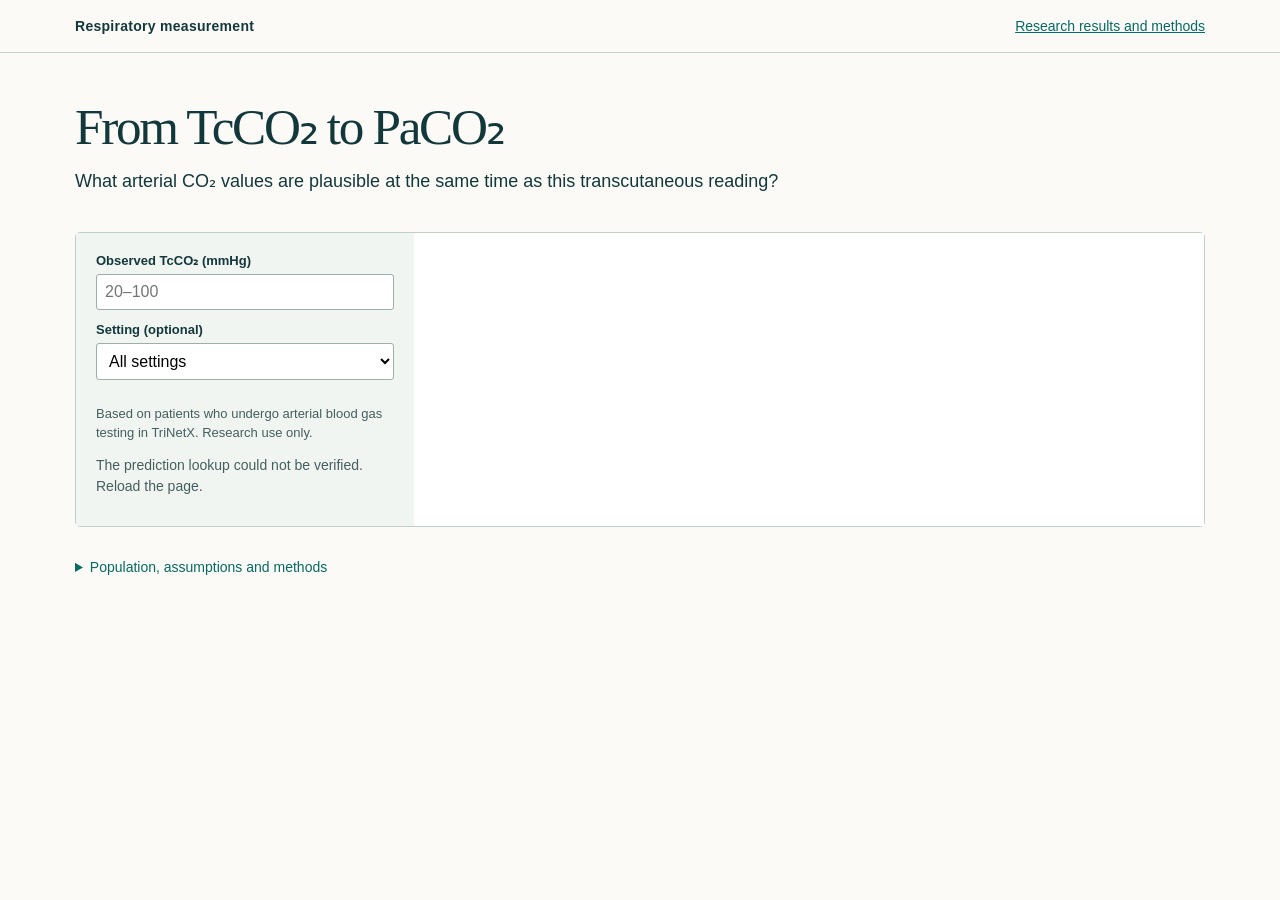
==== commit 4d28cada: "Put paired PaCO₂ results first and organize the research page" ====
--- a/web/index.html
+++ b/web/index.html
@@ -6,13 +6,13 @@
     <title>Predicting paired arterial CO₂</title>
     <meta
       name="description"
-      content="Research-only browser app for estimating PaCO2 posterior distributions from TcCO2 values using the tcco2-accuracy Python model in Pyodide."
+      content="Research calculator for simultaneous arterial CO₂ from a transcutaneous reading, with TriNetX-based predictions across four settings."
     />
     <link rel="canonical" href="https://reblocke.github.io/tcco2-accuracy/" />
     <meta property="og:title" content="Predicting paired arterial CO₂" />
     <meta
       property="og:description"
-      content="Client-side research software for TcCO2-to-PaCO2 inference. No backend, telemetry, persistence, or patient-value URLs."
+      content="See the modeled 95% PaCO₂ prediction interval and probabilities at 45 and 52 mmHg for an observed TcCO₂ reading."
     />
     <meta property="og:url" content="https://reblocke.github.io/tcco2-accuracy/" />
     <meta property="og:type" content="website" />
@@ -22,7 +22,7 @@
     <script type="module" src="assets/js/paired.js"></script>
   </head>
 <body>
-<header><div class="wrap mast"><strong>Respiratory measurement</strong><a href="research.html#advanced">Research tools</a></div></header>
+<header><div class="wrap mast"><strong>Respiratory measurement</strong><a href="research.html#results-across-settings">Research results and methods</a></div></header>
 <main class="wrap">
 <section class="intro"><h1>From TcCO₂ to PaCO₂</h1><p>What arterial CO₂ values are plausible at the same time as this transcutaneous reading?</p></section>
 <section class="predict" aria-label="Paired arterial prediction"><div class="workspace">
@@ -30,8 +30,9 @@
 <input type="number" id="lookup-tc" min="20" max="100" step="any" inputmode="decimal" placeholder="20–100">
 <label for="lookup-setting">Setting (optional)</label>
 <select id="lookup-setting"><option value="all">All settings</option><option value="icu">ICU proxy</option><option value="ed_inp">ED / inpatient</option><option value="pft">Ambulatory</option></select>
+<p id="lookup-context" class="note">Based on patients who undergo arterial blood gas testing in TriNetX. Research use only.</p>
 <p id="lookup-status" role="status"></p><div id="neighbors"></div></div>
-<div class="panel primary-results"><div id="lookup-values" aria-live="polite" hidden><small>95% prediction interval for simultaneous PaCO₂</small><strong id="lookup-bounds"></strong><p id="lookup-estimates"></p></div>
+<div class="panel primary-results"><div id="lookup-values" aria-live="polite" hidden><small>95% prediction interval for simultaneous PaCO₂</small><strong id="lookup-bounds"></strong><p id="lookup-estimates"></p><div id="lookup-tails"></div></div>
 <div id="lookup-chart"></div><div id="lookup-interpretation" class="prediction-interpretation" hidden></div></div></div></section>
 <noscript>Enable JavaScript to look up a reading.</noscript>
 <details><summary>Population, assumptions and methods</summary><p>The reference population comprises patients undergoing arterial blood gas testing in TriNetX. Each patient contributes equal weight across eligible draws on their first testing day within the selected setting. All settings uses the first eligible day overall. ICU is identified by inpatient critical-care billing. Ambulatory describes the encounter type.</p>
--- a/web/assets/css/styles.css
+++ b/web/assets/css/styles.css
@@ -744,3 +744,24 @@
 .distribution .axis-title {
   font-weight: 600;
 }
+
+.prediction-overview {
+  max-width: 780px;
+  margin: 0 0 1rem;
+}
+.prediction-overview img {
+  display: block;
+  width: 100%;
+  height: auto;
+}
+.prediction-overview figcaption {
+  color: var(--muted);
+  margin-top: 0.5rem;
+}
+#lookup-tails .tail-choice:disabled {
+  opacity: 1;
+  cursor: default;
+}
+#lookup-context {
+  margin: 12px 0;
+}
